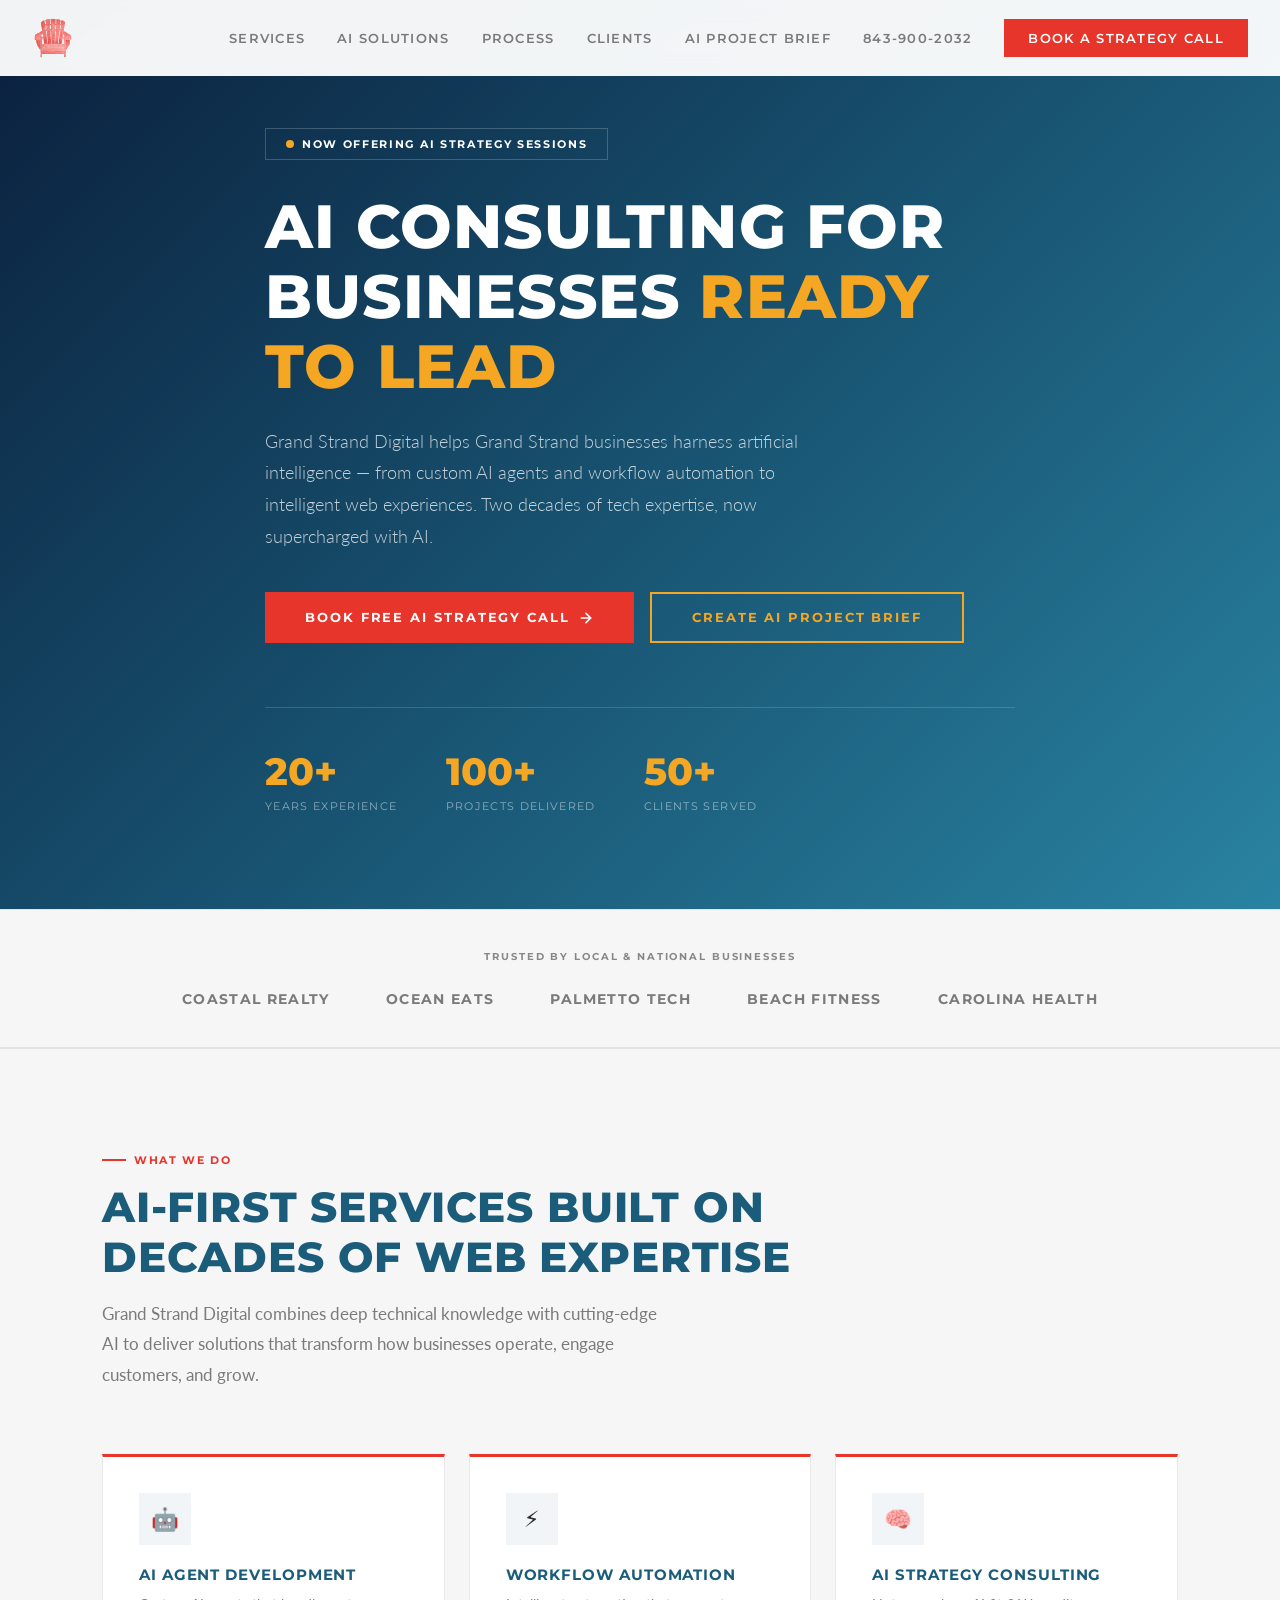
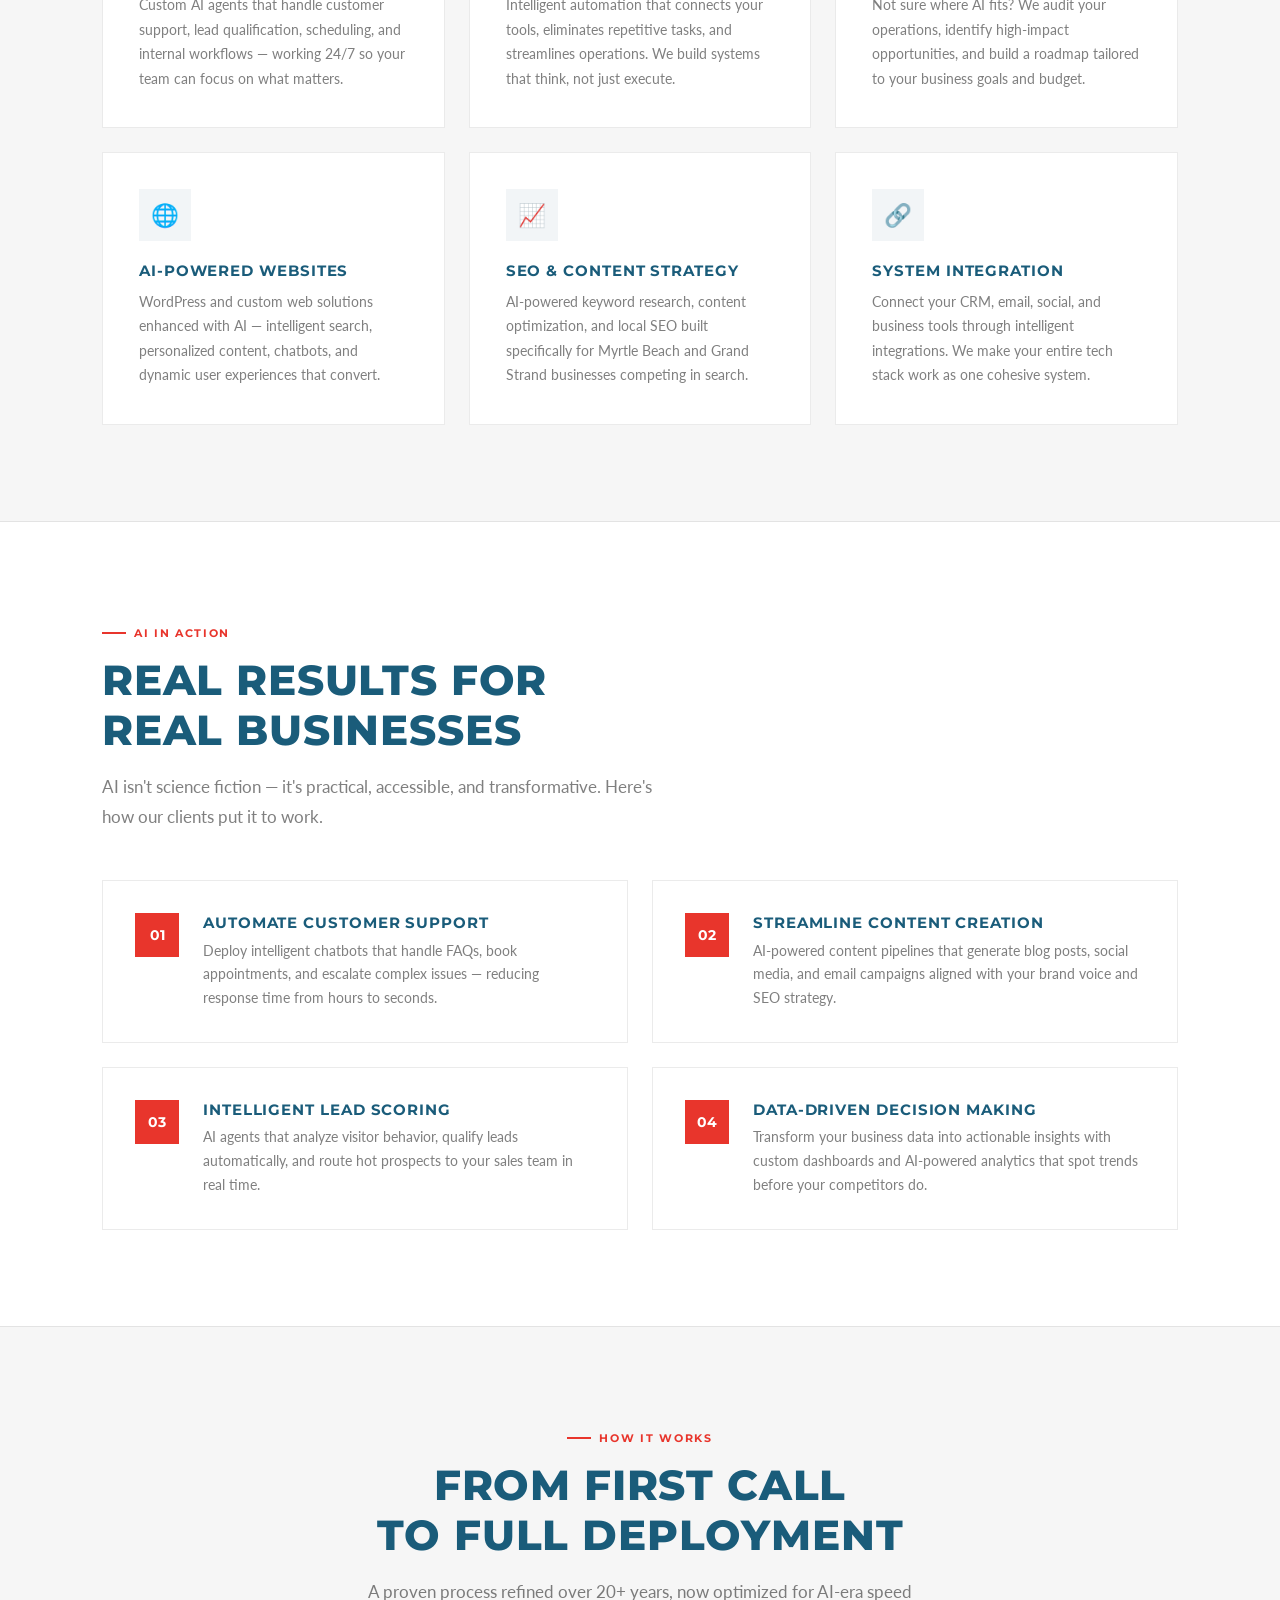
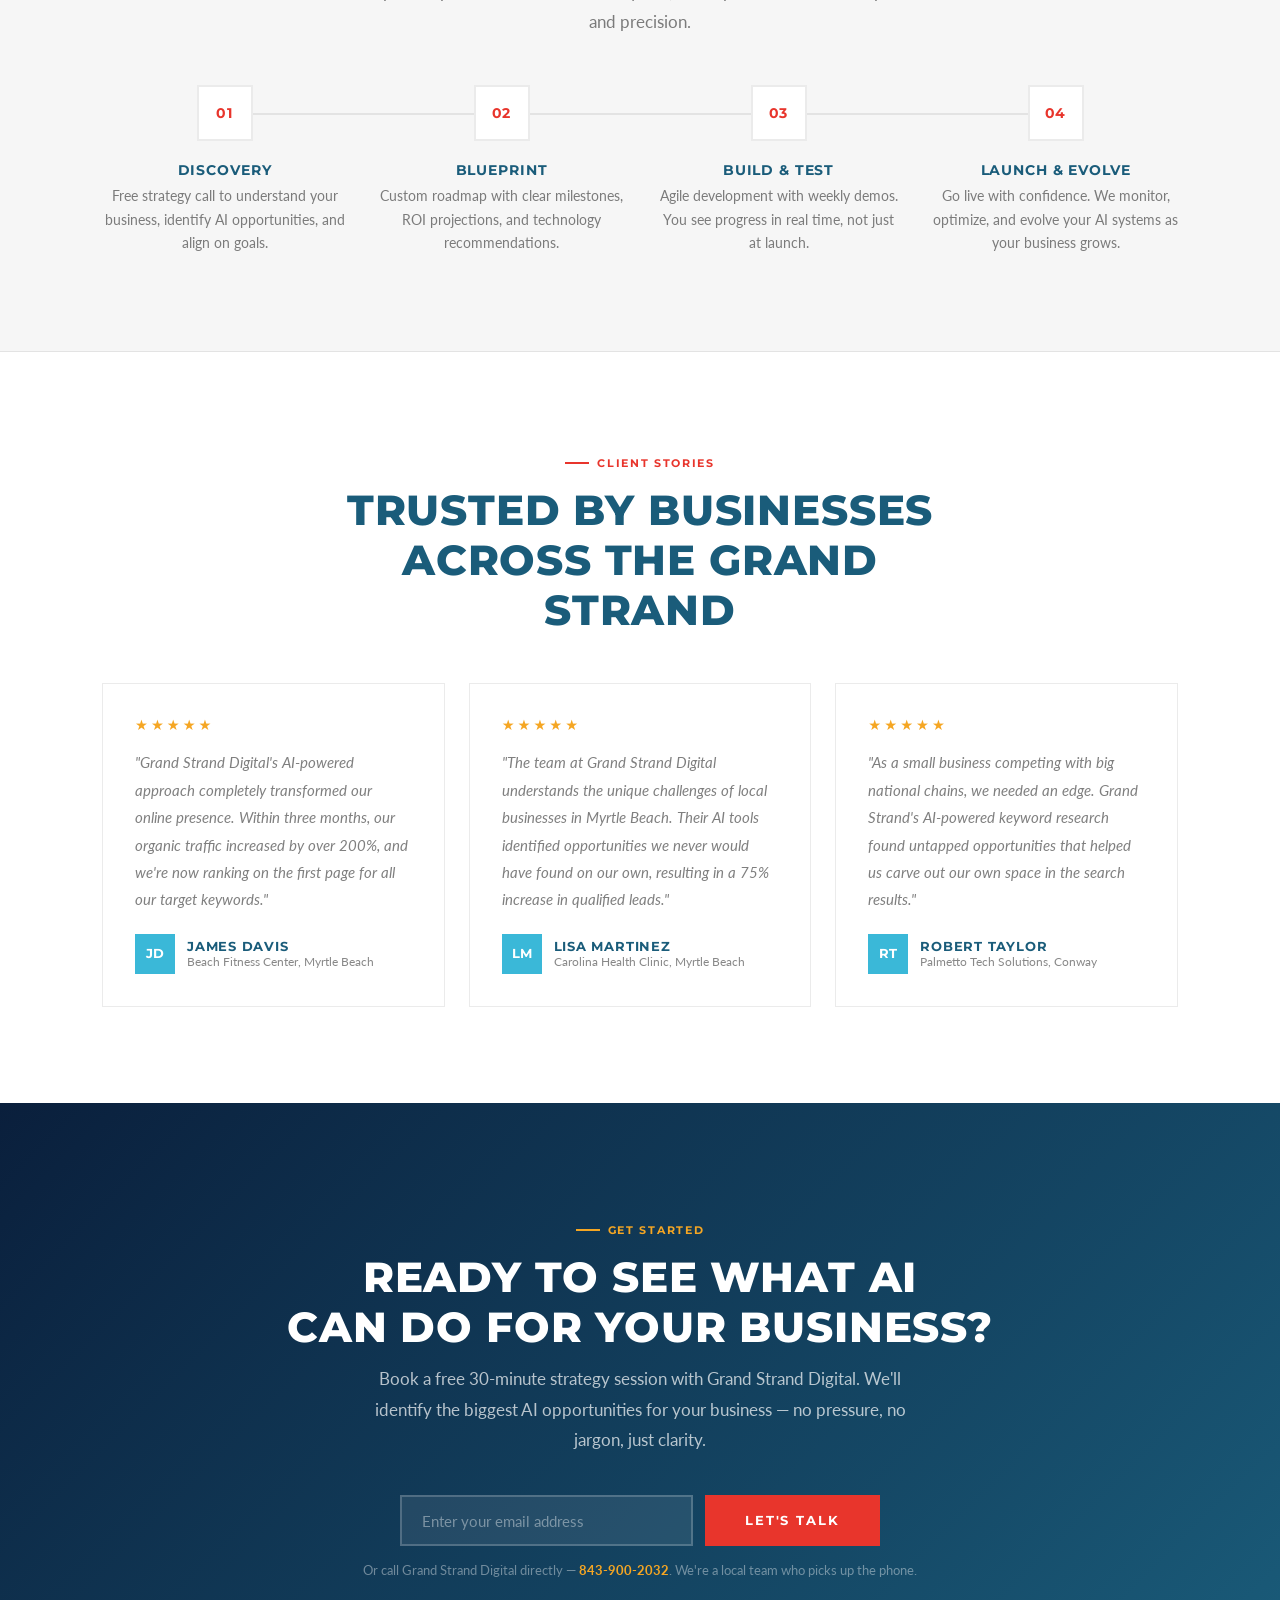
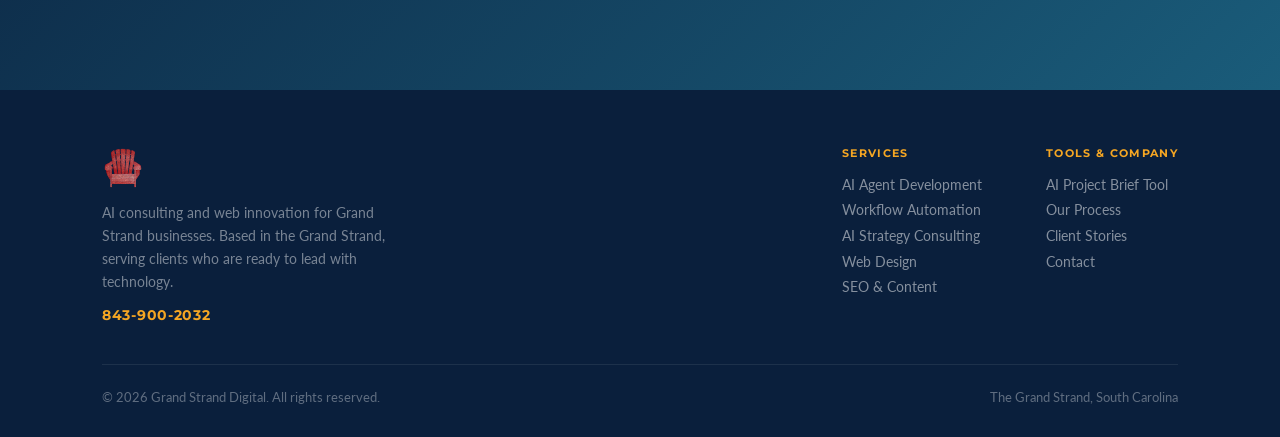
==== index.html @ 0be548b4 "Add repurposed AI PRDs, AI Project Brief tool, and site navigation updates" ====
<!DOCTYPE html>
<html lang="en">
<head>
<meta charset="UTF-8">
<meta name="viewport" content="width=device-width, initial-scale=1.0">
<title>Grand Strand Digital — AI Consulting & Digital Innovation</title>
<meta name="description" content="Grand Strand Digital provides AI consulting, custom AI agents, workflow automation, and web design for Grand Strand businesses. Based in Myrtle Beach, SC. Call 843-900-2032.">
<meta property="og:title" content="Grand Strand Digital — AI Consulting & Digital Innovation">
<meta property="og:description" content="Custom AI agents, workflow automation, and AI-powered websites for Grand Strand businesses ready to lead with technology.">
<meta property="og:url" content="https://grandstranddigital.com">
<meta property="og:type" content="website">
<link rel="canonical" href="https://grandstranddigital.com/">
<link rel="icon" href="/favicon.ico" type="image/x-icon">
<link href="https://fonts.googleapis.com/css2?family=Montserrat:wght@400;500;600;700;800&family=Lato:wght@300;400;700&display=swap" rel="stylesheet">
<style>
*,*::before,*::after{margin:0;padding:0;box-sizing:border-box}
:root{
  --bg:#ffffff;
  --bg-alt:#f6f6f6;
  --bg-ice:#f2f5f7;
  --bg-dark:#0a1f3c;
  --text-primary:#2c2c2c;
  --text-secondary:rgba(0,0,0,0.5);
  --text-muted:#888;
  --text-light:#ffffff;
  --accent:#e8352c;
  --accent-hover:#c42a22;
  --gold:#f5a623;
  --secondary:#3ab8d8;
  --tertiary:#1a5c7a;
  --border:rgba(0,0,0,0.08);
  --heading:'Montserrat',system-ui,sans-serif;
  --body:'Lato',system-ui,sans-serif;
}
html{scroll-behavior:smooth;font-size:16px}
body{font-family:var(--body);background:var(--bg);color:var(--text-primary);overflow-x:hidden;-webkit-font-smoothing:antialiased}
a{color:inherit;text-decoration:none}

.container{max-width:1140px;margin:0 auto;padding:0 2rem}
.reveal{opacity:0;transform:translateY(40px);transition:opacity .8s ease,transform .8s ease}
.reveal.visible{opacity:1;transform:translateY(0)}
.stagger-1{transition-delay:.1s}.stagger-2{transition-delay:.2s}.stagger-3{transition-delay:.3s}.stagger-4{transition-delay:.4s}.stagger-5{transition-delay:.5s}

/* NAV */
nav{position:fixed;top:0;left:0;right:0;z-index:100;padding:1rem 2rem;display:flex;align-items:center;justify-content:space-between;background:rgba(255,255,255,0.95);backdrop-filter:blur(12px);transition:all .4s}
nav.scrolled{box-shadow:0 2px 20px rgba(0,0,0,0.08)}
.nav-logo{display:flex;align-items:center;gap:.6rem}
.nav-logo img{height:44px;width:auto}
.nav-links{display:flex;gap:2rem;align-items:center}
.nav-links a{font-family:var(--heading);font-size:.8rem;font-weight:600;color:var(--text-secondary);letter-spacing:.1em;text-transform:uppercase;transition:color .3s}
.nav-links a:hover{color:var(--accent)}
.nav-cta{background:var(--accent);color:var(--text-light)!important;padding:.7rem 1.5rem;font-family:var(--heading);font-weight:700;font-size:.75rem;letter-spacing:.15em;text-transform:uppercase;transition:all .3s}
.nav-cta:hover{background:var(--accent-hover)!important;box-shadow:0 4px 15px rgba(232,53,44,.3)}
.nav-phone{font-family:var(--heading);font-size:.8rem;font-weight:700;color:var(--tertiary);letter-spacing:.05em;transition:color .3s}
.nav-phone:hover{color:var(--accent)}
.mobile-toggle{display:none;background:none;border:none;color:var(--text-primary);font-size:1.5rem;cursor:pointer}

/* HERO */
.hero{min-height:100vh;display:flex;align-items:center;position:relative;overflow:hidden;padding:8rem 0 6rem;background:url('https://images.unsplash.com/photo-1451187580459-43490279c0fa?w=1920&q=80') center/cover no-repeat;background-color:var(--bg-dark)}
.hero-overlay{position:absolute;inset:0;background:linear-gradient(135deg,rgba(10,31,60,0.88) 0%,rgba(26,92,122,0.82) 50%,rgba(58,184,216,0.65) 100%)}
.hero-content{position:relative;z-index:2;max-width:750px;color:var(--text-light)}
.hero-badge{display:inline-flex;align-items:center;gap:.5rem;padding:.5rem 1.25rem;border:1px solid rgba(255,255,255,.2);font-family:var(--heading);font-size:.7rem;font-weight:700;color:var(--text-light);margin-bottom:2rem;letter-spacing:.15em;text-transform:uppercase}
.hero-badge .pulse{width:8px;height:8px;border-radius:50%;background:var(--gold);animation:pulse 2s ease-in-out infinite}
@keyframes pulse{0%,100%{opacity:1;transform:scale(1)}50%{opacity:.5;transform:scale(1.3)}}
.hero h1{font-family:var(--heading);font-size:clamp(2.4rem,5vw,3.8rem);line-height:1.15;font-weight:800;letter-spacing:.02em;text-transform:uppercase;margin-bottom:1.5rem}
.hero h1 em{font-style:normal;color:var(--gold)}
.hero-sub{font-family:var(--body);font-size:1.1rem;line-height:1.8;color:rgba(255,255,255,.75);max-width:560px;margin-bottom:2.5rem;font-weight:300}
.hero-actions{display:flex;gap:1rem;flex-wrap:wrap}
.btn-primary{display:inline-flex;align-items:center;gap:.5rem;padding:1rem 2.5rem;background:var(--accent);color:var(--text-light);font-family:var(--heading);font-weight:700;font-size:.8rem;letter-spacing:.15em;text-transform:uppercase;border:none;cursor:pointer;transition:all .3s}
.btn-primary:hover{background:var(--accent-hover);box-shadow:0 6px 25px rgba(232,53,44,.3)}
.btn-secondary{display:inline-flex;align-items:center;gap:.5rem;padding:1rem 2.5rem;background:transparent;color:var(--text-light);font-family:var(--heading);font-weight:700;font-size:.8rem;letter-spacing:.15em;text-transform:uppercase;border:2px solid rgba(255,255,255,.3);cursor:pointer;transition:all .3s}
.btn-secondary:hover{border-color:rgba(255,255,255,.7);background:rgba(255,255,255,.05)}
.hero-stats{display:flex;gap:3rem;margin-top:4rem;padding-top:2.5rem;border-top:1px solid rgba(255,255,255,.15)}
.stat{display:flex;flex-direction:column;gap:.25rem}
.stat-number{font-family:var(--heading);font-size:2.4rem;font-weight:800;color:var(--gold)}
.stat-label{font-family:var(--heading);font-size:.7rem;color:rgba(255,255,255,.5);text-transform:uppercase;letter-spacing:.12em}

/* SECTIONS */
section{padding:6rem 0}
.section-label{display:inline-flex;align-items:center;gap:.5rem;font-family:var(--heading);font-size:.7rem;font-weight:700;letter-spacing:.15em;text-transform:uppercase;color:var(--accent);margin-bottom:1rem}
.section-label::before{content:'';width:24px;height:2px;background:var(--accent)}
.section-title{font-family:var(--heading);font-size:clamp(1.8rem,3.5vw,2.6rem);line-height:1.2;letter-spacing:.02em;text-transform:uppercase;font-weight:800;margin-bottom:1rem;color:var(--tertiary)}
.section-desc{color:var(--text-secondary);font-family:var(--body);font-size:1.05rem;line-height:1.8;max-width:560px}

/* SERVICES */
.services{background:var(--bg-alt);border-top:1px solid var(--border);border-bottom:1px solid var(--border)}
.services-grid{display:grid;grid-template-columns:repeat(3,1fr);gap:1.5rem}
.service-card{padding:2.25rem;background:var(--bg);border:1px solid var(--border);transition:all .4s;cursor:default;position:relative;overflow:hidden}
.service-card::before{content:'';position:absolute;top:0;left:0;right:0;height:3px;background:var(--accent);opacity:0;transition:opacity .4s}
.service-card:hover{transform:translateY(-4px);box-shadow:0 12px 40px rgba(0,0,0,0.08)}
.service-card:hover::before{opacity:1}
.service-icon{width:52px;height:52px;background:var(--bg-ice);display:flex;align-items:center;justify-content:center;margin-bottom:1.25rem;font-size:1.4rem}
.service-card h3{font-family:var(--heading);font-size:.95rem;font-weight:700;text-transform:uppercase;letter-spacing:.06em;margin-bottom:.6rem;color:var(--tertiary)}
.service-card p{color:var(--text-secondary);font-size:.9rem;line-height:1.7;font-family:var(--body)}
.service-card.featured{border-top:3px solid var(--accent)}
.service-card.featured::before{opacity:0}

/* USE CASES */
.usecases-grid{display:grid;grid-template-columns:1fr 1fr;gap:1.5rem;margin-top:3rem}
.usecase{padding:2rem;border:1px solid var(--border);background:var(--bg);display:flex;gap:1.5rem;align-items:flex-start;transition:all .35s}
.usecase:hover{border-color:var(--accent);box-shadow:0 4px 20px rgba(0,0,0,.06)}
.usecase-num{flex-shrink:0;width:44px;height:44px;background:var(--accent);display:flex;align-items:center;justify-content:center;font-family:var(--heading);font-size:.85rem;color:var(--text-light);font-weight:700}
.usecase h4{font-family:var(--heading);font-size:.95rem;font-weight:700;text-transform:uppercase;letter-spacing:.06em;margin-bottom:.4rem;color:var(--tertiary)}
.usecase p{color:var(--text-secondary);font-size:.875rem;line-height:1.7;font-family:var(--body)}

/* PROCESS */
.process{background:var(--bg-alt);border-top:1px solid var(--border);border-bottom:1px solid var(--border)}
.process-steps{display:grid;grid-template-columns:repeat(4,1fr);gap:2rem;margin-top:3rem;position:relative}
.process-steps::before{content:'';position:absolute;top:28px;left:10%;right:10%;height:2px;background:var(--border)}
.step{text-align:center;position:relative}
.step-marker{width:56px;height:56px;border:2px solid var(--border);background:var(--bg);display:flex;align-items:center;justify-content:center;margin:0 auto 1.25rem;font-family:var(--heading);font-size:.9rem;font-weight:700;color:var(--accent);position:relative;z-index:2;transition:all .4s;letter-spacing:.05em}
.step:hover .step-marker{border-color:var(--accent);background:var(--accent);color:var(--text-light);box-shadow:0 4px 20px rgba(232,53,44,.25)}
.step h4{font-family:var(--heading);font-size:.9rem;font-weight:700;text-transform:uppercase;letter-spacing:.06em;margin-bottom:.4rem;color:var(--tertiary)}
.step p{color:var(--text-secondary);font-size:.85rem;line-height:1.7;font-family:var(--body)}

/* TESTIMONIALS */
.testimonials-grid{display:grid;grid-template-columns:repeat(3,1fr);gap:1.5rem;margin-top:3rem}
.testimonial{padding:2rem;border:1px solid var(--border);background:var(--bg);transition:all .35s}
.testimonial:hover{box-shadow:0 8px 30px rgba(0,0,0,.06);border-color:var(--accent)}
.testimonial-stars{color:var(--gold);font-size:.9rem;margin-bottom:1rem;letter-spacing:3px}
.testimonial blockquote{font-family:var(--body);font-size:.95rem;line-height:1.8;color:var(--text-secondary);margin-bottom:1.25rem;font-style:italic}
.testimonial-author{display:flex;align-items:center;gap:.75rem}
.testimonial-avatar{width:40px;height:40px;background:var(--secondary);display:flex;align-items:center;justify-content:center;font-family:var(--heading);font-weight:700;font-size:.8rem;color:var(--text-light)}
.testimonial-name{font-family:var(--heading);font-weight:700;font-size:.8rem;text-transform:uppercase;letter-spacing:.06em;color:var(--tertiary)}
.testimonial-role{font-size:.75rem;color:var(--text-muted);font-family:var(--body)}

/* CTA SECTION */
.cta-section{padding:7rem 0;text-align:center;position:relative;overflow:hidden;background:linear-gradient(135deg,var(--bg-dark) 0%,var(--tertiary) 100%);color:var(--text-light)}
.cta-section .section-label{color:var(--gold);justify-content:center}
.cta-section .section-label::before{background:var(--gold)}
.cta-section .section-title{color:var(--text-light);margin:0 auto .75rem}
.cta-section .section-desc{margin:0 auto 2.5rem;text-align:center;color:rgba(255,255,255,.7)}
.cta-form{display:flex;gap:.75rem;max-width:480px;margin:0 auto;position:relative;z-index:2}
.cta-form input{flex:1;padding:.9rem 1.25rem;border:2px solid rgba(255,255,255,.2);background:rgba(255,255,255,.08);color:var(--text-light);font-family:var(--body);font-size:.95rem;outline:none;transition:border-color .3s}
.cta-form input::placeholder{color:rgba(255,255,255,.4)}
.cta-form input:focus{border-color:var(--gold)}

/* FOOTER */
footer{background:var(--bg-dark);padding:3.5rem 0 2rem;color:rgba(255,255,255,.6)}
.footer-inner{display:flex;justify-content:space-between;align-items:flex-start;gap:2rem;flex-wrap:wrap}
.footer-brand{max-width:300px}
.footer-brand .nav-logo{margin-bottom:.75rem}
.footer-brand p{font-size:.85rem;color:rgba(255,255,255,.45);line-height:1.7;font-family:var(--body);margin-top:.5rem}
.footer-links{display:flex;gap:4rem}
.footer-col h5{font-family:var(--heading);font-size:.7rem;font-weight:700;text-transform:uppercase;letter-spacing:.12em;color:var(--gold);margin-bottom:.75rem}
.footer-col a{display:block;font-size:.85rem;color:rgba(255,255,255,.5);padding:.3rem 0;transition:color .3s;font-family:var(--body)}
.footer-col a:hover{color:var(--text-light)}
.footer-phone{display:inline-block;margin-top:.75rem;font-family:var(--heading);font-size:.9rem;font-weight:700;color:var(--gold);letter-spacing:.05em;transition:color .3s}
.footer-phone:hover{color:var(--text-light)}
.footer-bottom{margin-top:2.5rem;padding-top:1.5rem;border-top:1px solid rgba(255,255,255,.08);display:flex;justify-content:space-between;align-items:center;font-size:.8rem;color:rgba(255,255,255,.35);font-family:var(--body)}

/* RESPONSIVE */
@media(max-width:1024px){
  .services-grid{grid-template-columns:repeat(2,1fr)}
  .process-steps{grid-template-columns:repeat(2,1fr);gap:2.5rem}
  .process-steps::before{display:none}
  .testimonials-grid{grid-template-columns:1fr 1fr}
}
@media(max-width:768px){
  .container{padding:0 1.25rem}
  .nav-links{display:none;position:absolute;top:100%;left:0;right:0;background:rgba(255,255,255,.98);flex-direction:column;padding:1.5rem 2rem;gap:1rem;border-bottom:1px solid var(--border)}
  .nav-links.show{display:flex}
  .mobile-toggle{display:block}
  .hero{min-height:auto;padding:7rem 0 4rem}
  .hero h1{font-size:2rem}
  .hero-stats{flex-wrap:wrap;gap:2rem}
  .services-grid,.usecases-grid,.testimonials-grid{grid-template-columns:1fr}
  .process-steps{grid-template-columns:1fr 1fr}
  .cta-form{flex-direction:column}
  .footer-inner{flex-direction:column}
  .footer-links{gap:2rem}
  section{padding:4rem 0}
}
</style>
</head>
<body>

<!-- Nav -->
<nav id="nav">
  <a href="index.html" class="nav-logo">
    <img src="logo.svg" alt="Grand Strand Digital">
  </a>
  <div class="nav-links">
    <a href="services.html">Services</a>
    <a href="solutions.html">AI Solutions</a>
    <a href="process.html">Process</a>
    <a href="clients.html">Clients</a>
    <a href="project-brief.html">AI Project Brief</a>
    <a href="tel:8439002032" class="nav-phone">843-900-2032</a>
    <a href="contact.html" class="nav-cta">Book a Strategy Call</a>
  </div>
  <button class="mobile-toggle" aria-label="Menu">&#9776;</button>
</nav>

<!-- Hero -->
<section class="hero">
  <div class="hero-overlay"></div>
  <div class="container">
    <div class="hero-content">
      <div class="hero-badge reveal">
        <span class="pulse"></span>
        Now Offering AI Strategy Sessions
      </div>
      <h1 class="reveal stagger-1">AI consulting for businesses <em>ready to lead</em></h1>
      <p class="hero-sub reveal stagger-2">Grand Strand Digital helps Grand Strand businesses harness artificial intelligence — from custom AI agents and workflow automation to intelligent web experiences. Two decades of tech expertise, now supercharged with AI.</p>
      <div class="hero-actions reveal stagger-3">
        <a href="contact.html" class="btn-primary">
          Book Free AI Strategy Call
          <svg width="16" height="16" viewBox="0 0 24 24" fill="none" stroke="currentColor" stroke-width="2.5" stroke-linecap="round"><path d="M5 12h14M12 5l7 7-7 7"/></svg>
        </a>
        <a href="project-brief.html" class="btn-secondary" style="border-color:var(--gold); color:var(--gold);">
          Create AI Project Brief
        </a>
      </div>
      <div class="hero-stats reveal stagger-4">
        <div class="stat">
          <span class="stat-number">20+</span>
          <span class="stat-label">Years Experience</span>
        </div>
        <div class="stat">
          <span class="stat-number">100+</span>
          <span class="stat-label">Projects Delivered</span>
        </div>
        <div class="stat">
          <span class="stat-number">50+</span>
          <span class="stat-label">Clients Served</span>
        </div>
      </div>
    </div>
  </div>
</section>

<!-- Trust Bar -->
<section style="padding:2.5rem 0;background:var(--bg-alt);border-top:1px solid var(--border);border-bottom:1px solid var(--border)">
  <div class="container">
    <p style="text-align:center;font-family:var(--heading);font-size:.65rem;font-weight:700;letter-spacing:.18em;text-transform:uppercase;color:var(--text-muted);margin-bottom:1.75rem">Trusted By Local &amp; National Businesses</p>
    <div style="display:flex;justify-content:center;align-items:center;gap:3.5rem;flex-wrap:wrap">
      <span style="font-family:var(--heading);font-weight:700;font-size:.85rem;letter-spacing:.1em;text-transform:uppercase;color:var(--text-secondary)">Coastal Realty</span>
      <span style="font-family:var(--heading);font-weight:700;font-size:.85rem;letter-spacing:.1em;text-transform:uppercase;color:var(--text-secondary)">Ocean Eats</span>
      <span style="font-family:var(--heading);font-weight:700;font-size:.85rem;letter-spacing:.1em;text-transform:uppercase;color:var(--text-secondary)">Palmetto Tech</span>
      <span style="font-family:var(--heading);font-weight:700;font-size:.85rem;letter-spacing:.1em;text-transform:uppercase;color:var(--text-secondary)">Beach Fitness</span>
      <span style="font-family:var(--heading);font-weight:700;font-size:.85rem;letter-spacing:.1em;text-transform:uppercase;color:var(--text-secondary)">Carolina Health</span>
    </div>
  </div>
</section>

<!-- Services -->
<section class="services" id="services">
  <div class="container">
    <div class="services-header" style="margin-bottom:4rem">
      <div class="section-label reveal">What We Do</div>
      <h2 class="section-title reveal stagger-1">AI-first services built on<br>decades of web expertise</h2>
      <p class="section-desc reveal stagger-2">Grand Strand Digital combines deep technical knowledge with cutting-edge AI to deliver solutions that transform how businesses operate, engage customers, and grow.</p>
    </div>
    <div class="services-grid">
      <div class="service-card featured reveal">
        <div class="service-icon">&#129302;</div>
        <h3>AI Agent Development</h3>
        <p>Custom AI agents that handle customer support, lead qualification, scheduling, and internal workflows — working 24/7 so your team can focus on what matters.</p>
      </div>
      <div class="service-card featured reveal stagger-1">
        <div class="service-icon">&#9889;</div>
        <h3>Workflow Automation</h3>
        <p>Intelligent automation that connects your tools, eliminates repetitive tasks, and streamlines operations. We build systems that think, not just execute.</p>
      </div>
      <div class="service-card featured reveal stagger-2">
        <div class="service-icon">&#129504;</div>
        <h3>AI Strategy Consulting</h3>
        <p>Not sure where AI fits? We audit your operations, identify high-impact opportunities, and build a roadmap tailored to your business goals and budget.</p>
      </div>
      <div class="service-card reveal stagger-3">
        <div class="service-icon">&#127760;</div>
        <h3>AI-Powered Websites</h3>
        <p>WordPress and custom web solutions enhanced with AI — intelligent search, personalized content, chatbots, and dynamic user experiences that convert.</p>
      </div>
      <div class="service-card reveal stagger-4">
        <div class="service-icon">&#128200;</div>
        <h3>SEO &amp; Content Strategy</h3>
        <p>AI-powered keyword research, content optimization, and local SEO built specifically for Myrtle Beach and Grand Strand businesses competing in search.</p>
      </div>
      <div class="service-card reveal stagger-5">
        <div class="service-icon">&#128279;</div>
        <h3>System Integration</h3>
        <p>Connect your CRM, email, social, and business tools through intelligent integrations. We make your entire tech stack work as one cohesive system.</p>
      </div>
    </div>
  </div>
</section>

<!-- Use Cases -->
<section id="usecases">
  <div class="container">
    <div class="section-label reveal">AI In Action</div>
    <h2 class="section-title reveal stagger-1">Real results for<br>real businesses</h2>
    <p class="section-desc reveal stagger-2">AI isn't science fiction — it's practical, accessible, and transformative. Here's how our clients put it to work.</p>
    <div class="usecases-grid">
      <div class="usecase reveal">
        <div class="usecase-num">01</div>
        <div>
          <h4>Automate Customer Support</h4>
          <p>Deploy intelligent chatbots that handle FAQs, book appointments, and escalate complex issues — reducing response time from hours to seconds.</p>
        </div>
      </div>
      <div class="usecase reveal stagger-1">
        <div class="usecase-num">02</div>
        <div>
          <h4>Streamline Content Creation</h4>
          <p>AI-powered content pipelines that generate blog posts, social media, and email campaigns aligned with your brand voice and SEO strategy.</p>
        </div>
      </div>
      <div class="usecase reveal stagger-2">
        <div class="usecase-num">03</div>
        <div>
          <h4>Intelligent Lead Scoring</h4>
          <p>AI agents that analyze visitor behavior, qualify leads automatically, and route hot prospects to your sales team in real time.</p>
        </div>
      </div>
      <div class="usecase reveal stagger-3">
        <div class="usecase-num">04</div>
        <div>
          <h4>Data-Driven Decision Making</h4>
          <p>Transform your business data into actionable insights with custom dashboards and AI-powered analytics that spot trends before your competitors do.</p>
        </div>
      </div>
    </div>
  </div>
</section>

<!-- Process -->
<section class="process" id="process">
  <div class="container">
    <div style="text-align:center;max-width:600px;margin:0 auto">
      <div class="section-label reveal" style="justify-content:center">How It Works</div>
      <h2 class="section-title reveal stagger-1">From first call<br>to full deployment</h2>
      <p class="section-desc reveal stagger-2" style="margin:0 auto">A proven process refined over 20+ years, now optimized for AI-era speed and precision.</p>
    </div>
    <div class="process-steps">
      <div class="step reveal">
        <div class="step-marker">01</div>
        <h4>Discovery</h4>
        <p>Free strategy call to understand your business, identify AI opportunities, and align on goals.</p>
      </div>
      <div class="step reveal stagger-1">
        <div class="step-marker">02</div>
        <h4>Blueprint</h4>
        <p>Custom roadmap with clear milestones, ROI projections, and technology recommendations.</p>
      </div>
      <div class="step reveal stagger-2">
        <div class="step-marker">03</div>
        <h4>Build & Test</h4>
        <p>Agile development with weekly demos. You see progress in real time, not just at launch.</p>
      </div>
      <div class="step reveal stagger-3">
        <div class="step-marker">04</div>
        <h4>Launch & Evolve</h4>
        <p>Go live with confidence. We monitor, optimize, and evolve your AI systems as your business grows.</p>
      </div>
    </div>
  </div>
</section>

<!-- Testimonials -->
<section id="testimonials">
  <div class="container">
    <div style="text-align:center;max-width:600px;margin:0 auto">
      <div class="section-label reveal" style="justify-content:center">Client Stories</div>
      <h2 class="section-title reveal stagger-1">Trusted by businesses<br>across the Grand Strand</h2>
    </div>
    <div class="testimonials-grid">
      <div class="testimonial reveal">
        <div class="testimonial-stars">&#9733;&#9733;&#9733;&#9733;&#9733;</div>
        <blockquote>"Grand Strand Digital's AI-powered approach completely transformed our online presence. Within three months, our organic traffic increased by over 200%, and we're now ranking on the first page for all our target keywords."</blockquote>
        <div class="testimonial-author">
          <div class="testimonial-avatar">JD</div>
          <div>
            <div class="testimonial-name">James Davis</div>
            <div class="testimonial-role">Beach Fitness Center, Myrtle Beach</div>
          </div>
        </div>
      </div>
      <div class="testimonial reveal stagger-1">
        <div class="testimonial-stars">&#9733;&#9733;&#9733;&#9733;&#9733;</div>
        <blockquote>"The team at Grand Strand Digital understands the unique challenges of local businesses in Myrtle Beach. Their AI tools identified opportunities we never would have found on our own, resulting in a 75% increase in qualified leads."</blockquote>
        <div class="testimonial-author">
          <div class="testimonial-avatar">LM</div>
          <div>
            <div class="testimonial-name">Lisa Martinez</div>
            <div class="testimonial-role">Carolina Health Clinic, Myrtle Beach</div>
          </div>
        </div>
      </div>
      <div class="testimonial reveal stagger-2">
        <div class="testimonial-stars">&#9733;&#9733;&#9733;&#9733;&#9733;</div>
        <blockquote>"As a small business competing with big national chains, we needed an edge. Grand Strand's AI-powered keyword research found untapped opportunities that helped us carve out our own space in the search results."</blockquote>
        <div class="testimonial-author">
          <div class="testimonial-avatar">RT</div>
          <div>
            <div class="testimonial-name">Robert Taylor</div>
            <div class="testimonial-role">Palmetto Tech Solutions, Conway</div>
          </div>
        </div>
      </div>
    </div>
  </div>
</section>

<!-- CTA -->
<section class="cta-section" id="cta">
  <div class="container">
    <div class="section-label reveal" style="justify-content:center">Get Started</div>
    <h2 class="section-title reveal stagger-1">Ready to see what AI<br>can do for your business?</h2>
    <p class="section-desc reveal stagger-2">Book a free 30-minute strategy session with Grand Strand Digital. We'll identify the biggest AI opportunities for your business — no pressure, no jargon, just clarity.</p>
    <div class="cta-form reveal stagger-3">
      <input type="email" placeholder="Enter your email address" aria-label="Email">
      <button class="btn-primary" onclick="handleCTA()">Let's Talk</button>
    </div>
    <p class="reveal stagger-4" style="margin-top:1rem;font-size:.8rem;color:rgba(255,255,255,.4)">Or call Grand Strand Digital directly — <a href="tel:8439002032" style="color:var(--gold);font-weight:700">843-900-2032</a>. We're a local team who picks up the phone.</p>
  </div>
</section>

<!-- Footer -->
<footer>
  <div class="container">
    <div class="footer-inner">
      <div class="footer-brand">
        <a href="index.html" class="nav-logo">
          <img src="logo.svg" alt="Grand Strand Digital">
        </a>
        <p>AI consulting and web innovation for Grand Strand businesses. Based in the Grand Strand, serving clients who are ready to lead with technology.</p>
        <a href="tel:8439002032" class="footer-phone">843-900-2032</a>
      </div>
      <div class="footer-links">
        <div class="footer-col">
          <h5>Services</h5>
          <a href="services.html">AI Agent Development</a>
          <a href="services.html">Workflow Automation</a>
          <a href="services.html">AI Strategy Consulting</a>
          <a href="services.html">Web Design</a>
          <a href="services.html">SEO & Content</a>
        </div>
        <div class="footer-col">
          <h5>Tools &amp; Company</h5>
          <a href="project-brief.html">AI Project Brief Tool</a>
          <a href="process.html">Our Process</a>
          <a href="clients.html">Client Stories</a>
          <a href="contact.html">Contact</a>
        </div>
      </div>
    </div>
    <div class="footer-bottom">
      <span>&copy; 2026 Grand Strand Digital. All rights reserved.</span>
      <span>The Grand Strand, South Carolina</span>
    </div>
  </div>
</footer>

<script>
// Immediately reveal hero elements
document.querySelectorAll('.hero .reveal').forEach(el => el.classList.add('visible'));

// Nav scroll effect
const nav = document.getElementById('nav');
window.addEventListener('scroll', () => nav.classList.toggle('scrolled', window.scrollY > 50));

// Mobile menu
document.querySelector('.mobile-toggle').addEventListener('click', () => {
  document.querySelector('.nav-links').classList.toggle('show');
});

// Scroll reveal
const revealEls = document.querySelectorAll('.reveal');
const observer = new IntersectionObserver((entries) => {
  entries.forEach(entry => { if (entry.isIntersecting) entry.target.classList.add('visible'); });
}, { threshold: 0.1, rootMargin: '0px 0px -40px 0px' });
revealEls.forEach(el => observer.observe(el));

// 2-second fallback reveal
setTimeout(() => {
  document.querySelectorAll('.reveal').forEach(el => el.classList.add('visible'));
}, 2000);

// Smooth scroll
document.querySelectorAll('a[href^="#"]').forEach(a => {
  a.addEventListener('click', (e) => {
    const href = a.getAttribute('href');
    if (href === '#') return;
    e.preventDefault();
    const target = document.querySelector(href);
    if (target) target.scrollIntoView({ behavior: 'smooth', block: 'start' });
  });
});

// CTA form handler
function handleCTA() {
  const input = document.querySelector('.cta-form input');
  const btn = document.querySelector('.cta-form .btn-primary');
  const email = input.value.trim();
  if (!email || !email.includes('@')) {
    input.style.borderColor = '#e8352c';
    input.setAttribute('placeholder', 'Please enter a valid email');
    setTimeout(() => { input.style.borderColor = ''; input.setAttribute('placeholder', 'Enter your email address'); }, 2000);
    return;
  }
  btn.textContent = 'Sending...';
  btn.disabled = true;
  const formData = new FormData();
  formData.append('email', email);
  formData.append('firstName', 'Website Visitor');
  formData.append('challenge', 'Submitted via homepage CTA form — requested AI strategy info.');
  formData.append('source', 'homepage-cta');
  fetch('contact_handler.php', { method: 'POST', body: formData })
    .then(() => {
      btn.textContent = '\u2713 We\'ll be in touch!';
      btn.style.background = '#1a5c7a';
      input.value = '';
      setTimeout(() => { btn.innerHTML = 'Let\'s Talk'; btn.style.background = ''; btn.disabled = false; }, 3000);
    })
    .catch(() => {
      btn.textContent = '\u2713 We\'ll be in touch!';
      btn.style.background = '#1a5c7a';
      input.value = '';
      setTimeout(() => { btn.innerHTML = 'Let\'s Talk'; btn.style.background = ''; btn.disabled = false; }, 3000);
    });
}

// Stats counter
function animateCounters() {
  document.querySelectorAll('.stat-number').forEach(el => {
    const text = el.textContent;
    const match = text.match(/(\d+)/);
    if (!match) return;
    const target = parseInt(match[0]);
    const suffix = text.replace(match[0], '');
    let current = 0;
    const increment = Math.ceil(target / 40);
    const timer = setInterval(() => {
      current += increment;
      if (current >= target) { current = target; clearInterval(timer); }
      el.textContent = current + suffix;
    }, 30);
  });
}
const statsObserver = new IntersectionObserver((entries) => {
  entries.forEach(entry => { if (entry.isIntersecting) { animateCounters(); statsObserver.disconnect(); } });
}, { threshold: 0.5 });
const statsEl = document.querySelector('.hero-stats');
if (statsEl) statsObserver.observe(statsEl);
</script>
</body>
</html>
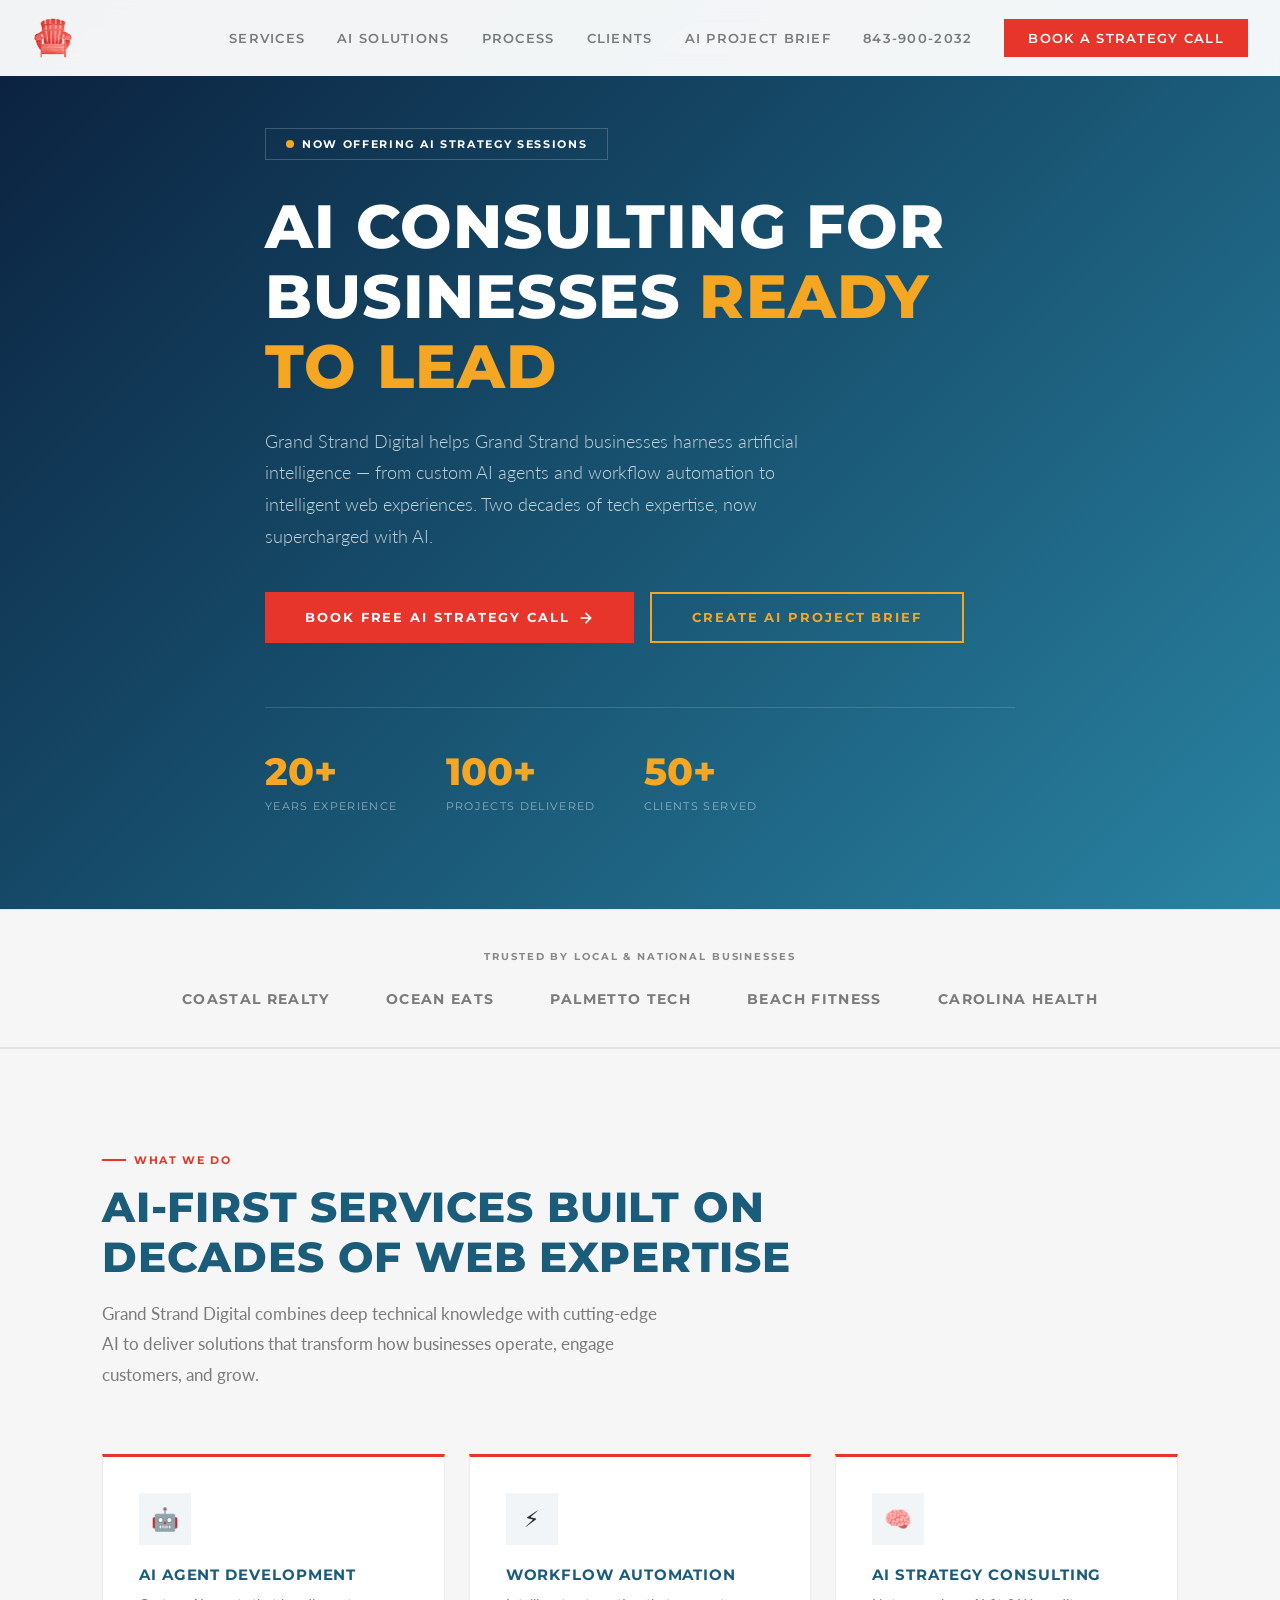
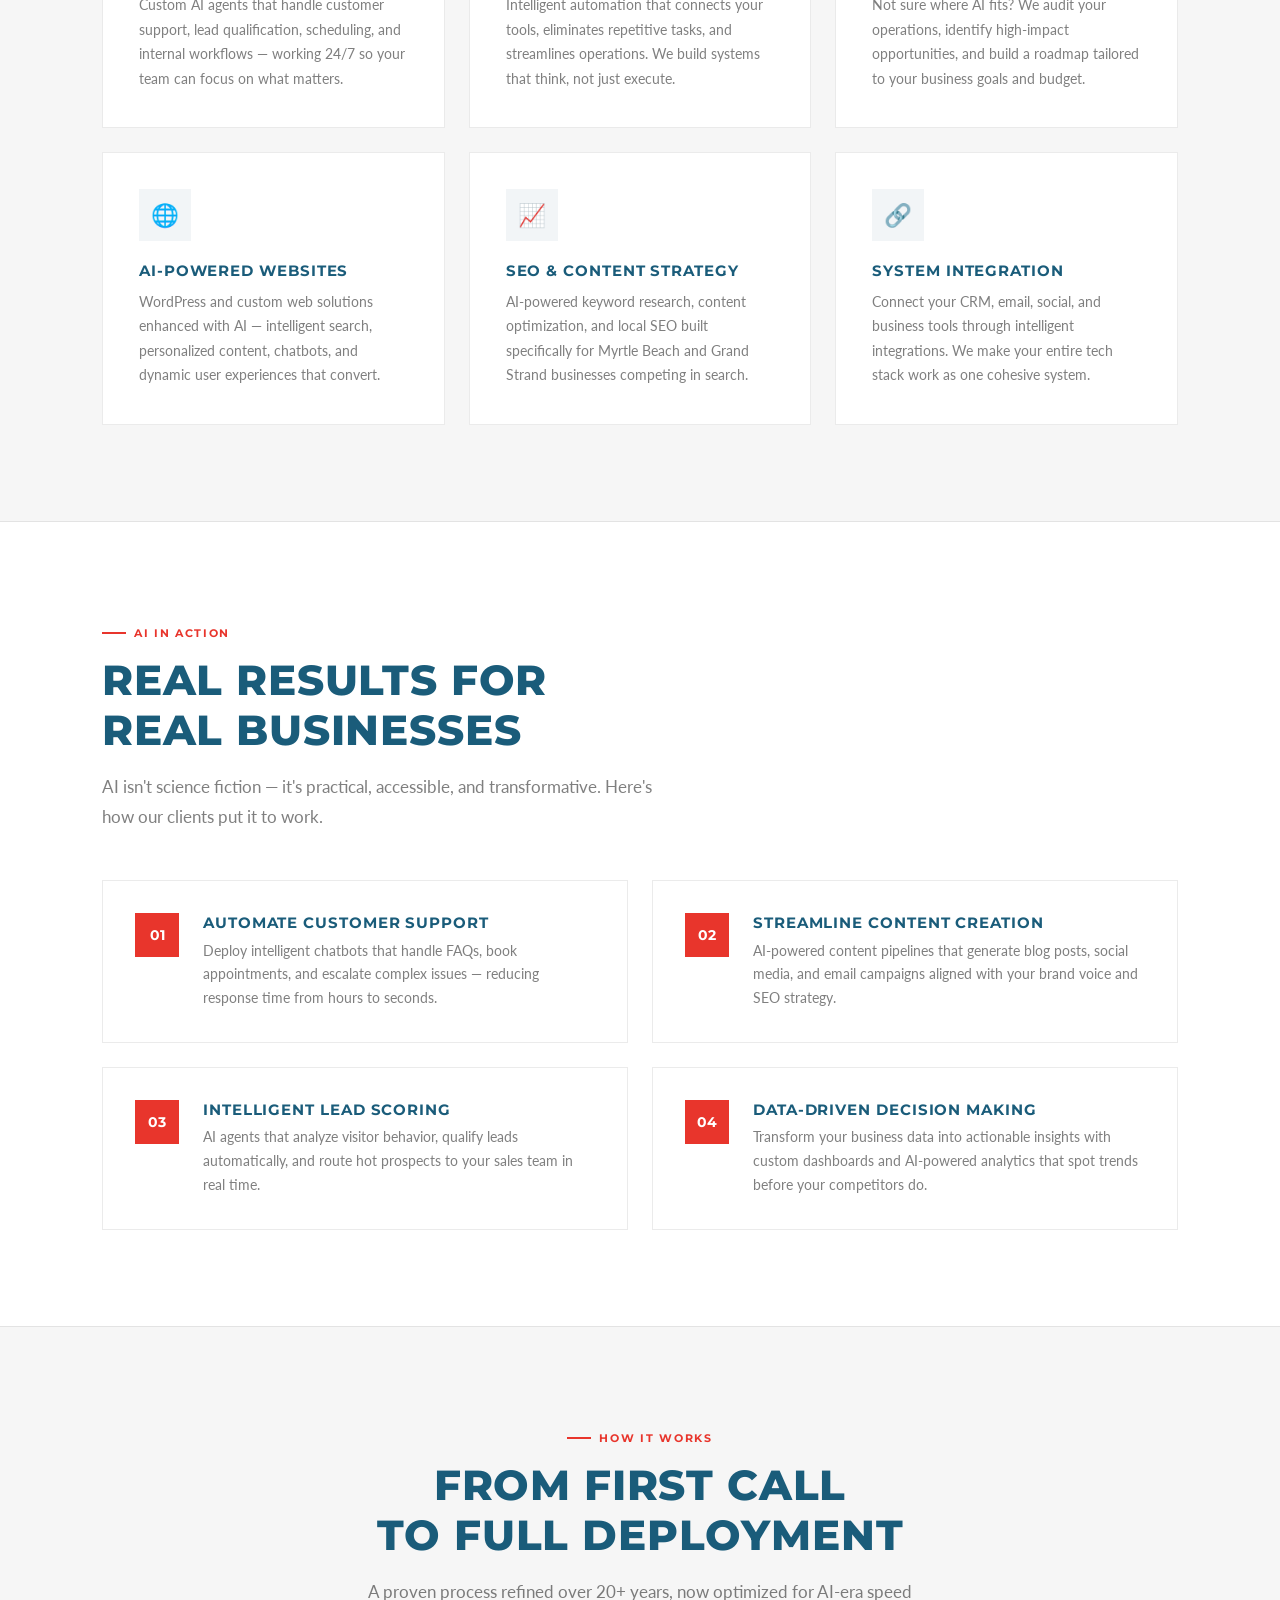
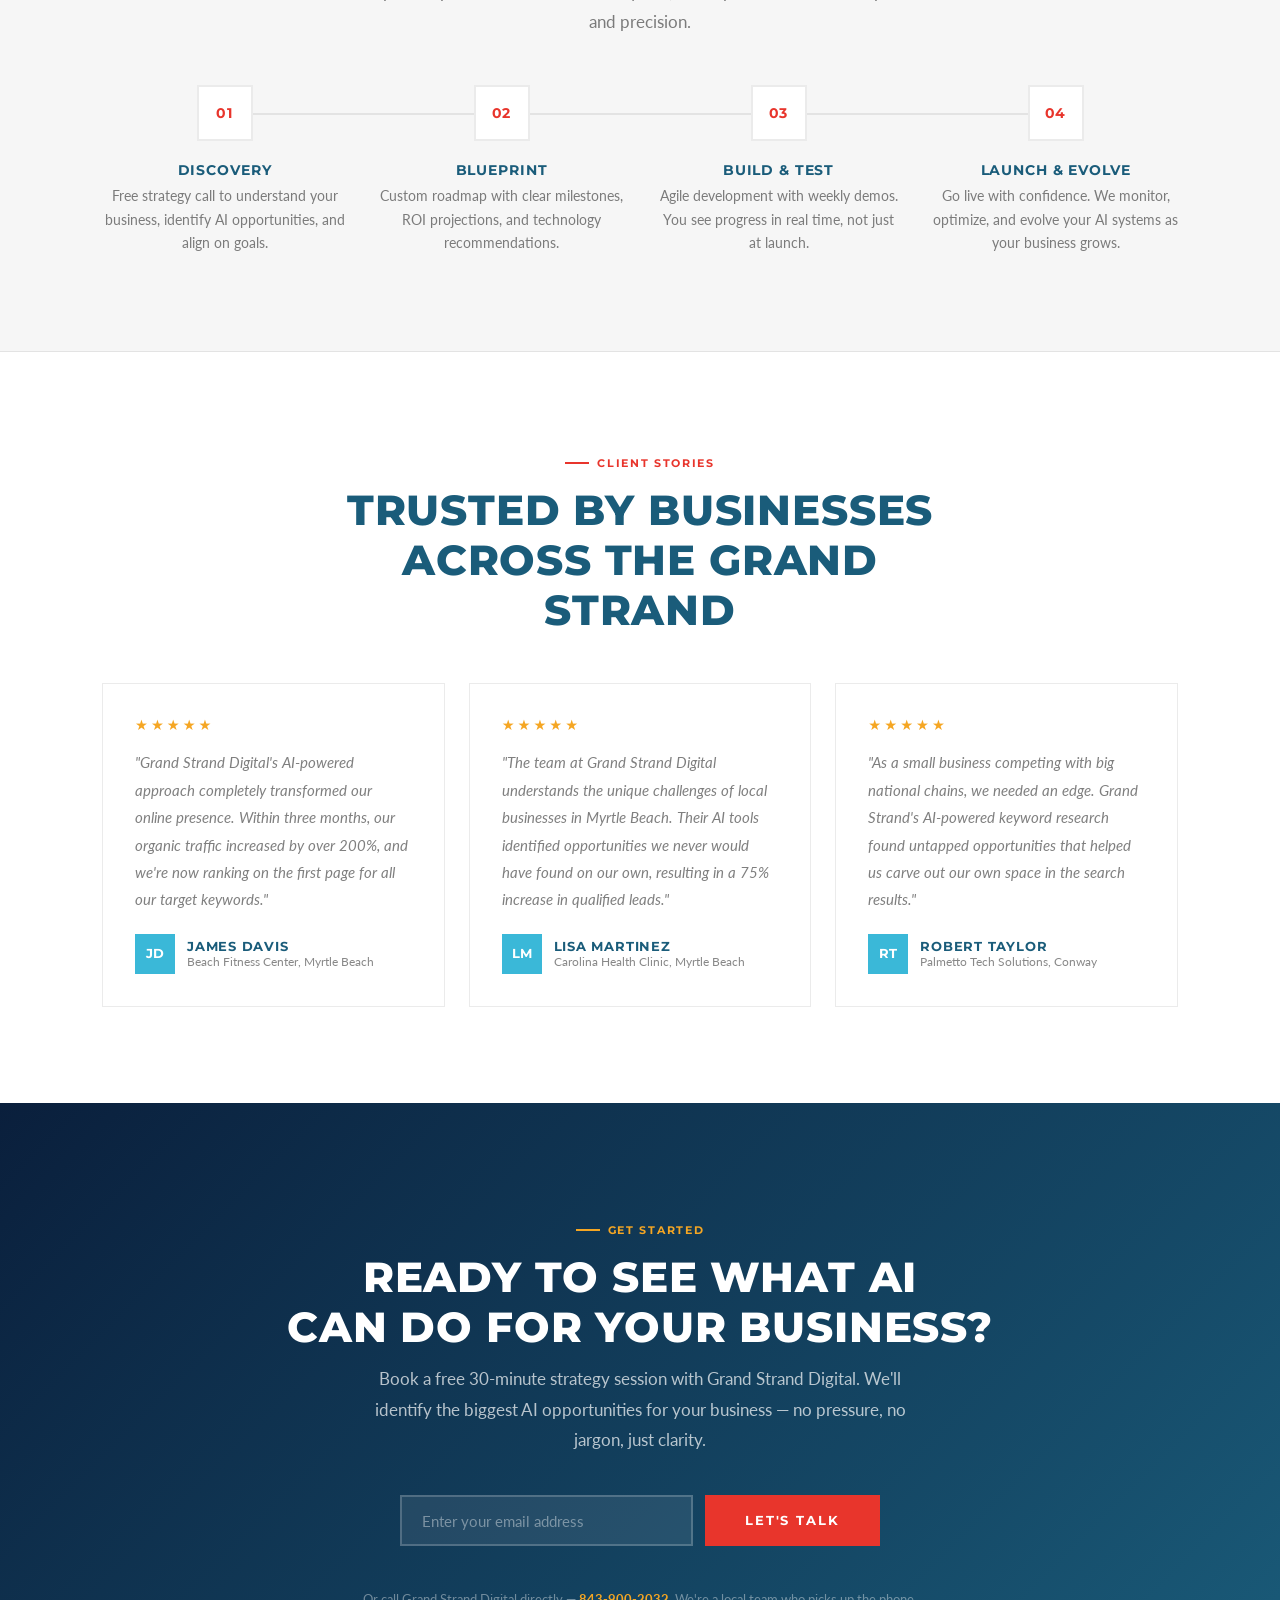
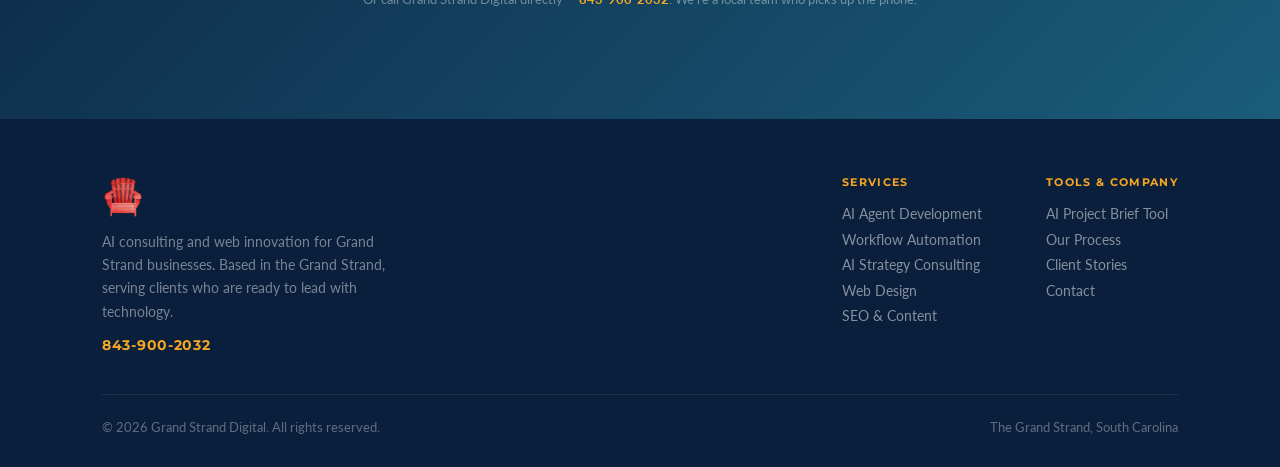
==== commit af14bca7: "Fix lost leads, harden security, speed up pages, improve accessibility Leads - Add api/contact.php: " ====
--- a/index.html
+++ b/index.html
@@ -10,10 +10,17 @@
 <meta property="og:url" content="https://grandstranddigital.com">
 <meta property="og:type" content="website">
 <link rel="canonical" href="https://grandstranddigital.com/">
-<link rel="icon" href="/favicon.ico" type="image/x-icon">
-<link href="https://fonts.googleapis.com/css2?family=Montserrat:wght@400;500;600;700;800&family=Lato:wght@300;400;700&display=swap" rel="stylesheet">
+<link rel="preconnect" href="https://fonts.googleapis.com">
+<link rel="preconnect" href="https://fonts.gstatic.com" crossorigin>
+<link rel="preconnect" href="https://images.unsplash.com" crossorigin>
+<link rel="preload" as="image" href="https://images.unsplash.com/photo-1451187580459-43490279c0fa?w=1920&q=70&auto=format&fit=crop" fetchpriority="high">
+<link rel="stylesheet" href="https://fonts.googleapis.com/css2?family=Montserrat:wght@400;600;700;800&family=Lato:wght@300;400;700&display=swap">
+<link rel="icon" href="/favicon.ico" sizes="any">
+<link rel="apple-touch-icon" href="/apple-touch-icon.png">
+<meta name="theme-color" content="#0a1f3c">
+<script>document.documentElement.classList.add('js')</script>
+<link rel="stylesheet" href="styles.css?v=20261120b">
 <style>
-*,*::before,*::after{margin:0;padding:0;box-sizing:border-box}
 :root{
   --bg:#ffffff;
   --bg-alt:#f6f6f6;
@@ -32,31 +39,10 @@
   --heading:'Montserrat',system-ui,sans-serif;
   --body:'Lato',system-ui,sans-serif;
 }
-html{scroll-behavior:smooth;font-size:16px}
-body{font-family:var(--body);background:var(--bg);color:var(--text-primary);overflow-x:hidden;-webkit-font-smoothing:antialiased}
-a{color:inherit;text-decoration:none}
-
-.container{max-width:1140px;margin:0 auto;padding:0 2rem}
-.reveal{opacity:0;transform:translateY(40px);transition:opacity .8s ease,transform .8s ease}
-.reveal.visible{opacity:1;transform:translateY(0)}
-.stagger-1{transition-delay:.1s}.stagger-2{transition-delay:.2s}.stagger-3{transition-delay:.3s}.stagger-4{transition-delay:.4s}.stagger-5{transition-delay:.5s}
-
-/* NAV */
-nav{position:fixed;top:0;left:0;right:0;z-index:100;padding:1rem 2rem;display:flex;align-items:center;justify-content:space-between;background:rgba(255,255,255,0.95);backdrop-filter:blur(12px);transition:all .4s}
-nav.scrolled{box-shadow:0 2px 20px rgba(0,0,0,0.08)}
-.nav-logo{display:flex;align-items:center;gap:.6rem}
-.nav-logo img{height:44px;width:auto}
-.nav-links{display:flex;gap:2rem;align-items:center}
 .nav-links a{font-family:var(--heading);font-size:.8rem;font-weight:600;color:var(--text-secondary);letter-spacing:.1em;text-transform:uppercase;transition:color .3s}
 .nav-links a:hover{color:var(--accent)}
 .nav-cta{background:var(--accent);color:var(--text-light)!important;padding:.7rem 1.5rem;font-family:var(--heading);font-weight:700;font-size:.75rem;letter-spacing:.15em;text-transform:uppercase;transition:all .3s}
-.nav-cta:hover{background:var(--accent-hover)!important;box-shadow:0 4px 15px rgba(232,53,44,.3)}
-.nav-phone{font-family:var(--heading);font-size:.8rem;font-weight:700;color:var(--tertiary);letter-spacing:.05em;transition:color .3s}
-.nav-phone:hover{color:var(--accent)}
-.mobile-toggle{display:none;background:none;border:none;color:var(--text-primary);font-size:1.5rem;cursor:pointer}
-
-/* HERO */
-.hero{min-height:100vh;display:flex;align-items:center;position:relative;overflow:hidden;padding:8rem 0 6rem;background:url('https://images.unsplash.com/photo-1451187580459-43490279c0fa?w=1920&q=80') center/cover no-repeat;background-color:var(--bg-dark)}
+.hero{min-height:100vh;display:flex;align-items:center;position:relative;overflow:hidden;padding:8rem 0 6rem;background:url('https://images.unsplash.com/photo-1451187580459-43490279c0fa?w=1920&q=70&auto=format&fit=crop') center/cover no-repeat;background-color:var(--bg-dark)}
 .hero-overlay{position:absolute;inset:0;background:linear-gradient(135deg,rgba(10,31,60,0.88) 0%,rgba(26,92,122,0.82) 50%,rgba(58,184,216,0.65) 100%)}
 .hero-content{position:relative;z-index:2;max-width:750px;color:var(--text-light)}
 .hero-badge{display:inline-flex;align-items:center;gap:.5rem;padding:.5rem 1.25rem;border:1px solid rgba(255,255,255,.2);font-family:var(--heading);font-size:.7rem;font-weight:700;color:var(--text-light);margin-bottom:2rem;letter-spacing:.15em;text-transform:uppercase}
@@ -66,23 +52,12 @@
 .hero h1 em{font-style:normal;color:var(--gold)}
 .hero-sub{font-family:var(--body);font-size:1.1rem;line-height:1.8;color:rgba(255,255,255,.75);max-width:560px;margin-bottom:2.5rem;font-weight:300}
 .hero-actions{display:flex;gap:1rem;flex-wrap:wrap}
-.btn-primary{display:inline-flex;align-items:center;gap:.5rem;padding:1rem 2.5rem;background:var(--accent);color:var(--text-light);font-family:var(--heading);font-weight:700;font-size:.8rem;letter-spacing:.15em;text-transform:uppercase;border:none;cursor:pointer;transition:all .3s}
-.btn-primary:hover{background:var(--accent-hover);box-shadow:0 6px 25px rgba(232,53,44,.3)}
 .btn-secondary{display:inline-flex;align-items:center;gap:.5rem;padding:1rem 2.5rem;background:transparent;color:var(--text-light);font-family:var(--heading);font-weight:700;font-size:.8rem;letter-spacing:.15em;text-transform:uppercase;border:2px solid rgba(255,255,255,.3);cursor:pointer;transition:all .3s}
 .btn-secondary:hover{border-color:rgba(255,255,255,.7);background:rgba(255,255,255,.05)}
 .hero-stats{display:flex;gap:3rem;margin-top:4rem;padding-top:2.5rem;border-top:1px solid rgba(255,255,255,.15)}
 .stat{display:flex;flex-direction:column;gap:.25rem}
 .stat-number{font-family:var(--heading);font-size:2.4rem;font-weight:800;color:var(--gold)}
 .stat-label{font-family:var(--heading);font-size:.7rem;color:rgba(255,255,255,.5);text-transform:uppercase;letter-spacing:.12em}
-
-/* SECTIONS */
-section{padding:6rem 0}
-.section-label{display:inline-flex;align-items:center;gap:.5rem;font-family:var(--heading);font-size:.7rem;font-weight:700;letter-spacing:.15em;text-transform:uppercase;color:var(--accent);margin-bottom:1rem}
-.section-label::before{content:'';width:24px;height:2px;background:var(--accent)}
-.section-title{font-family:var(--heading);font-size:clamp(1.8rem,3.5vw,2.6rem);line-height:1.2;letter-spacing:.02em;text-transform:uppercase;font-weight:800;margin-bottom:1rem;color:var(--tertiary)}
-.section-desc{color:var(--text-secondary);font-family:var(--body);font-size:1.05rem;line-height:1.8;max-width:560px}
-
-/* SERVICES */
 .services{background:var(--bg-alt);border-top:1px solid var(--border);border-bottom:1px solid var(--border)}
 .services-grid{display:grid;grid-template-columns:repeat(3,1fr);gap:1.5rem}
 .service-card{padding:2.25rem;background:var(--bg);border:1px solid var(--border);transition:all .4s;cursor:default;position:relative;overflow:hidden}
@@ -94,16 +69,12 @@
 .service-card p{color:var(--text-secondary);font-size:.9rem;line-height:1.7;font-family:var(--body)}
 .service-card.featured{border-top:3px solid var(--accent)}
 .service-card.featured::before{opacity:0}
-
-/* USE CASES */
 .usecases-grid{display:grid;grid-template-columns:1fr 1fr;gap:1.5rem;margin-top:3rem}
 .usecase{padding:2rem;border:1px solid var(--border);background:var(--bg);display:flex;gap:1.5rem;align-items:flex-start;transition:all .35s}
 .usecase:hover{border-color:var(--accent);box-shadow:0 4px 20px rgba(0,0,0,.06)}
 .usecase-num{flex-shrink:0;width:44px;height:44px;background:var(--accent);display:flex;align-items:center;justify-content:center;font-family:var(--heading);font-size:.85rem;color:var(--text-light);font-weight:700}
 .usecase h4{font-family:var(--heading);font-size:.95rem;font-weight:700;text-transform:uppercase;letter-spacing:.06em;margin-bottom:.4rem;color:var(--tertiary)}
 .usecase p{color:var(--text-secondary);font-size:.875rem;line-height:1.7;font-family:var(--body)}
-
-/* PROCESS */
 .process{background:var(--bg-alt);border-top:1px solid var(--border);border-bottom:1px solid var(--border)}
 .process-steps{display:grid;grid-template-columns:repeat(4,1fr);gap:2rem;margin-top:3rem;position:relative}
 .process-steps::before{content:'';position:absolute;top:28px;left:10%;right:10%;height:2px;background:var(--border)}
@@ -112,8 +83,6 @@
 .step:hover .step-marker{border-color:var(--accent);background:var(--accent);color:var(--text-light);box-shadow:0 4px 20px rgba(232,53,44,.25)}
 .step h4{font-family:var(--heading);font-size:.9rem;font-weight:700;text-transform:uppercase;letter-spacing:.06em;margin-bottom:.4rem;color:var(--tertiary)}
 .step p{color:var(--text-secondary);font-size:.85rem;line-height:1.7;font-family:var(--body)}
-
-/* TESTIMONIALS */
 .testimonials-grid{display:grid;grid-template-columns:repeat(3,1fr);gap:1.5rem;margin-top:3rem}
 .testimonial{padding:2rem;border:1px solid var(--border);background:var(--bg);transition:all .35s}
 .testimonial:hover{box-shadow:0 8px 30px rgba(0,0,0,.06);border-color:var(--accent)}
@@ -123,8 +92,6 @@
 .testimonial-avatar{width:40px;height:40px;background:var(--secondary);display:flex;align-items:center;justify-content:center;font-family:var(--heading);font-weight:700;font-size:.8rem;color:var(--text-light)}
 .testimonial-name{font-family:var(--heading);font-weight:700;font-size:.8rem;text-transform:uppercase;letter-spacing:.06em;color:var(--tertiary)}
 .testimonial-role{font-size:.75rem;color:var(--text-muted);font-family:var(--body)}
-
-/* CTA SECTION */
 .cta-section{padding:7rem 0;text-align:center;position:relative;overflow:hidden;background:linear-gradient(135deg,var(--bg-dark) 0%,var(--tertiary) 100%);color:var(--text-light)}
 .cta-section .section-label{color:var(--gold);justify-content:center}
 .cta-section .section-label::before{background:var(--gold)}
@@ -134,22 +101,6 @@
 .cta-form input{flex:1;padding:.9rem 1.25rem;border:2px solid rgba(255,255,255,.2);background:rgba(255,255,255,.08);color:var(--text-light);font-family:var(--body);font-size:.95rem;outline:none;transition:border-color .3s}
 .cta-form input::placeholder{color:rgba(255,255,255,.4)}
 .cta-form input:focus{border-color:var(--gold)}
-
-/* FOOTER */
-footer{background:var(--bg-dark);padding:3.5rem 0 2rem;color:rgba(255,255,255,.6)}
-.footer-inner{display:flex;justify-content:space-between;align-items:flex-start;gap:2rem;flex-wrap:wrap}
-.footer-brand{max-width:300px}
-.footer-brand .nav-logo{margin-bottom:.75rem}
-.footer-brand p{font-size:.85rem;color:rgba(255,255,255,.45);line-height:1.7;font-family:var(--body);margin-top:.5rem}
-.footer-links{display:flex;gap:4rem}
-.footer-col h5{font-family:var(--heading);font-size:.7rem;font-weight:700;text-transform:uppercase;letter-spacing:.12em;color:var(--gold);margin-bottom:.75rem}
-.footer-col a{display:block;font-size:.85rem;color:rgba(255,255,255,.5);padding:.3rem 0;transition:color .3s;font-family:var(--body)}
-.footer-col a:hover{color:var(--text-light)}
-.footer-phone{display:inline-block;margin-top:.75rem;font-family:var(--heading);font-size:.9rem;font-weight:700;color:var(--gold);letter-spacing:.05em;transition:color .3s}
-.footer-phone:hover{color:var(--text-light)}
-.footer-bottom{margin-top:2.5rem;padding-top:1.5rem;border-top:1px solid rgba(255,255,255,.08);display:flex;justify-content:space-between;align-items:center;font-size:.8rem;color:rgba(255,255,255,.35);font-family:var(--body)}
-
-/* RESPONSIVE */
 @media(max-width:1024px){
   .services-grid{grid-template-columns:repeat(2,1fr)}
   .process-steps{grid-template-columns:repeat(2,1fr);gap:2.5rem}
@@ -157,28 +108,49 @@
   .testimonials-grid{grid-template-columns:1fr 1fr}
 }
 @media(max-width:768px){
-  .container{padding:0 1.25rem}
   .nav-links{display:none;position:absolute;top:100%;left:0;right:0;background:rgba(255,255,255,.98);flex-direction:column;padding:1.5rem 2rem;gap:1rem;border-bottom:1px solid var(--border)}
-  .nav-links.show{display:flex}
-  .mobile-toggle{display:block}
   .hero{min-height:auto;padding:7rem 0 4rem}
   .hero h1{font-size:2rem}
   .hero-stats{flex-wrap:wrap;gap:2rem}
   .services-grid,.usecases-grid,.testimonials-grid{grid-template-columns:1fr}
   .process-steps{grid-template-columns:1fr 1fr}
   .cta-form{flex-direction:column}
-  .footer-inner{flex-direction:column}
-  .footer-links{gap:2rem}
-  section{padding:4rem 0}
 }
 </style>
+<script type="application/ld+json">
+{
+  "@context": "https://schema.org",
+  "@type": "ProfessionalService",
+  "@id": "https://grandstranddigital.com/#business",
+  "name": "Grand Strand Digital",
+  "url": "https://grandstranddigital.com/",
+  "logo": "https://grandstranddigital.com/logo.png",
+  "image": "https://grandstranddigital.com/logo.png",
+  "description": "AI consulting, custom AI agents, workflow automation, and AI-powered web design for Grand Strand businesses.",
+  "telephone": "+1-843-900-2032",
+  "email": "hello@grandstranddigital.com",
+  "address": {
+    "@type": "PostalAddress",
+    "addressLocality": "Myrtle Beach",
+    "addressRegion": "SC",
+    "addressCountry": "US"
+  },
+  "areaServed": [
+    {"@type": "City", "name": "Myrtle Beach"},
+    {"@type": "AdministrativeArea", "name": "Grand Strand"},
+    {"@type": "State", "name": "South Carolina"},
+    {"@type": "State", "name": "North Carolina"}
+  ],
+  "knowsAbout": ["Artificial intelligence consulting", "AI agents", "Workflow automation", "Web design", "Local SEO"]
+}
+</script>
 </head>
 <body>
 
 <!-- Nav -->
 <nav id="nav">
   <a href="index.html" class="nav-logo">
-    <img src="logo.svg" alt="Grand Strand Digital">
+    <img src="logo.png" alt="Grand Strand Digital" width="42" height="44" decoding="async">
   </a>
   <div class="nav-links">
     <a href="services.html">Services</a>
@@ -410,10 +382,12 @@
     <div class="section-label reveal" style="justify-content:center">Get Started</div>
     <h2 class="section-title reveal stagger-1">Ready to see what AI<br>can do for your business?</h2>
     <p class="section-desc reveal stagger-2">Book a free 30-minute strategy session with Grand Strand Digital. We'll identify the biggest AI opportunities for your business — no pressure, no jargon, just clarity.</p>
-    <div class="cta-form reveal stagger-3">
-      <input type="email" placeholder="Enter your email address" aria-label="Email">
-      <button class="btn-primary" onclick="handleCTA()">Let's Talk</button>
-    </div>
+    <form class="cta-form reveal stagger-3" id="ctaForm" novalidate>
+      <input type="email" name="email" placeholder="Enter your email address" aria-label="Email address" autocomplete="email" required>
+      <input type="text" name="website_hp" tabindex="-1" autocomplete="off" aria-hidden="true" style="position:absolute;left:-10000px;width:1px;height:1px;opacity:0">
+      <button type="submit" class="btn-primary">Let's Talk</button>
+    </form>
+    <p id="ctaStatus" role="status" aria-live="polite" style="margin-top:.75rem;font-size:.9rem;color:var(--gold);min-height:1.2em"></p>
     <p class="reveal stagger-4" style="margin-top:1rem;font-size:.8rem;color:rgba(255,255,255,.4)">Or call Grand Strand Digital directly — <a href="tel:8439002032" style="color:var(--gold);font-weight:700">843-900-2032</a>. We're a local team who picks up the phone.</p>
   </div>
 </section>
@@ -424,7 +398,7 @@
     <div class="footer-inner">
       <div class="footer-brand">
         <a href="index.html" class="nav-logo">
-          <img src="logo.svg" alt="Grand Strand Digital">
+          <img src="logo.png" alt="Grand Strand Digital" width="42" height="44" decoding="async">
         </a>
         <p>AI consulting and web innovation for Grand Strand businesses. Based in the Grand Strand, serving clients who are ready to lead with technology.</p>
         <a href="tel:8439002032" class="footer-phone">843-900-2032</a>
@@ -454,97 +428,75 @@
   </div>
 </footer>
 
+<script src="shared.js?v=20261120b"></script>
 <script>
-// Immediately reveal hero elements
+// Hero content shows immediately (no scroll needed)
 document.querySelectorAll('.hero .reveal').forEach(el => el.classList.add('visible'));
 
-// Nav scroll effect
-const nav = document.getElementById('nav');
-window.addEventListener('scroll', () => nav.classList.toggle('scrolled', window.scrollY > 50));
-
-// Mobile menu
-document.querySelector('.mobile-toggle').addEventListener('click', () => {
-  document.querySelector('.nav-links').classList.toggle('show');
-});
-
-// Scroll reveal
-const revealEls = document.querySelectorAll('.reveal');
-const observer = new IntersectionObserver((entries) => {
-  entries.forEach(entry => { if (entry.isIntersecting) entry.target.classList.add('visible'); });
-}, { threshold: 0.1, rootMargin: '0px 0px -40px 0px' });
-revealEls.forEach(el => observer.observe(el));
-
-// 2-second fallback reveal
-setTimeout(() => {
-  document.querySelectorAll('.reveal').forEach(el => el.classList.add('visible'));
-}, 2000);
-
-// Smooth scroll
-document.querySelectorAll('a[href^="#"]').forEach(a => {
-  a.addEventListener('click', (e) => {
-    const href = a.getAttribute('href');
-    if (href === '#') return;
+// Homepage CTA -> real lead capture
+(function () {
+  const form = document.getElementById('ctaForm');
+  if (!form) return;
+  const input = form.querySelector('input[name="email"]');
+  const btn = form.querySelector('button[type="submit"]');
+  const status = document.getElementById('ctaStatus');
+  form.addEventListener('submit', async (e) => {
     e.preventDefault();
-    const target = document.querySelector(href);
-    if (target) target.scrollIntoView({ behavior: 'smooth', block: 'start' });
-  });
-});
-
-// CTA form handler
-function handleCTA() {
-  const input = document.querySelector('.cta-form input');
-  const btn = document.querySelector('.cta-form .btn-primary');
-  const email = input.value.trim();
-  if (!email || !email.includes('@')) {
-    input.style.borderColor = '#e8352c';
-    input.setAttribute('placeholder', 'Please enter a valid email');
-    setTimeout(() => { input.style.borderColor = ''; input.setAttribute('placeholder', 'Enter your email address'); }, 2000);
-    return;
-  }
-  btn.textContent = 'Sending...';
-  btn.disabled = true;
-  const formData = new FormData();
-  formData.append('email', email);
-  formData.append('firstName', 'Website Visitor');
-  formData.append('challenge', 'Submitted via homepage CTA form — requested AI strategy info.');
-  formData.append('source', 'homepage-cta');
-  fetch('contact_handler.php', { method: 'POST', body: formData })
-    .then(() => {
+    const email = input.value.trim();
+    if (!/^[^\s@]+@[^\s@]+\.[^\s@]{2,}$/.test(email)) {
+      input.style.borderColor = '#e8352c';
+      status.textContent = 'Please enter a valid email address.';
+      input.focus();
+      return;
+    }
+    input.style.borderColor = '';
+    btn.textContent = 'Sending...';
+    btn.disabled = true;
+    try {
+      const res = await fetch('api/contact.php', {
+        method: 'POST',
+        headers: { 'Content-Type': 'application/json' },
+        body: JSON.stringify({ email, source: 'homepage-cta', website_hp: form.website_hp.value })
+      });
+      let data = {};
+      try { data = await res.json(); } catch (_) {}
+      if (!res.ok || !data.ok) throw new Error(data.message || '');
       btn.textContent = '\u2713 We\'ll be in touch!';
       btn.style.background = '#1a5c7a';
+      status.textContent = 'Thanks! We\'ll email you within one business day.';
       input.value = '';
-      setTimeout(() => { btn.innerHTML = 'Let\'s Talk'; btn.style.background = ''; btn.disabled = false; }, 3000);
-    })
-    .catch(() => {
-      btn.textContent = '\u2713 We\'ll be in touch!';
-      btn.style.background = '#1a5c7a';
-      input.value = '';
-      setTimeout(() => { btn.innerHTML = 'Let\'s Talk'; btn.style.background = ''; btn.disabled = false; }, 3000);
+    } catch (err) {
+      btn.textContent = 'Let\'s Talk';
+      btn.disabled = false;
+      status.textContent = (err && err.message) || 'Something went wrong. Please call 843-900-2032.';
+    }
+  });
+})();
+
+// Hero stats count-up (skipped when the visitor prefers reduced motion)
+(function () {
+  const statsEl = document.querySelector('.hero-stats');
+  if (!statsEl || window.matchMedia('(prefers-reduced-motion: reduce)').matches || !('IntersectionObserver' in window)) return;
+  const run = () => {
+    document.querySelectorAll('.stat-number').forEach(el => {
+      const text = el.textContent;
+      const match = text.match(/(\d+)/);
+      if (!match) return;
+      const target = parseInt(match[0], 10);
+      const start = performance.now();
+      const step = (now) => {
+        const t = Math.min(1, (now - start) / 1200);
+        el.textContent = text.replace(match[0], String(Math.round(target * t)));
+        if (t < 1) requestAnimationFrame(step);
+      };
+      requestAnimationFrame(step);
     });
-}
-
-// Stats counter
-function animateCounters() {
-  document.querySelectorAll('.stat-number').forEach(el => {
-    const text = el.textContent;
-    const match = text.match(/(\d+)/);
-    if (!match) return;
-    const target = parseInt(match[0]);
-    const suffix = text.replace(match[0], '');
-    let current = 0;
-    const increment = Math.ceil(target / 40);
-    const timer = setInterval(() => {
-      current += increment;
-      if (current >= target) { current = target; clearInterval(timer); }
-      el.textContent = current + suffix;
-    }, 30);
-  });
-}
-const statsObserver = new IntersectionObserver((entries) => {
-  entries.forEach(entry => { if (entry.isIntersecting) { animateCounters(); statsObserver.disconnect(); } });
-}, { threshold: 0.5 });
-const statsEl = document.querySelector('.hero-stats');
-if (statsEl) statsObserver.observe(statsEl);
+  };
+  const obs = new IntersectionObserver((entries) => {
+    if (entries.some(en => en.isIntersecting)) { run(); obs.disconnect(); }
+  }, { threshold: 0.5 });
+  obs.observe(statsEl);
+})();
 </script>
 </body>
 </html>
--- a/styles.css
+++ b/styles.css
@@ -0,0 +1,206 @@
+/* === GRAND STRAND DIGITAL — SHARED STYLES === */
+
+*,*::before,*::after{margin:0;padding:0;box-sizing:border-box}
+:root{
+  --bg:#ffffff;
+  --bg-alt:#f6f6f6;
+  --bg-ice:#f2f5f7;
+  --bg-dark:#0a1f3c;
+  --text-primary:#2c2c2c;
+  --text-secondary:rgba(0,0,0,0.5);
+  --text-muted:#888;
+  --text-light:#ffffff;
+  --accent:#e8352c;        /* Red — chair 1 */
+  --accent-hover:#c42a22;
+  --gold:#f5a623;          /* Yellow/Gold — chair 2 */
+  --secondary:#3ab8d8;     /* Cyan — chair 3 */
+  --tertiary:#1a5c7a;      /* Deeper cyan for headings/dark text */
+  --border:rgba(0,0,0,0.08);
+  --border-light:rgba(255,255,255,0.1);
+  --heading:'Montserrat',system-ui,sans-serif;
+  --body:'Lato',system-ui,sans-serif;
+}
+html{scroll-behavior:smooth;font-size:16px}
+body{font-family:var(--body);background:var(--bg);color:var(--text-primary);overflow-x:hidden;-webkit-font-smoothing:antialiased}
+a{color:inherit;text-decoration:none}
+
+/* === UTILITY === */
+.container{max-width:1140px;margin:0 auto;padding:0 2rem}
+.sr-only{position:absolute;width:1px;height:1px;overflow:hidden;clip:rect(0,0,0,0)}
+.js .reveal{opacity:0;transform:translateY(40px);transition:opacity .8s ease,transform .8s ease}
+.js .reveal.visible{opacity:1;transform:translateY(0)}
+.js .reveal-left{opacity:0;transform:translateX(-40px);transition:opacity .8s ease,transform .8s ease}
+.js .reveal-left.visible{opacity:1;transform:translateX(0)}
+.js .reveal-right{opacity:0;transform:translateX(40px);transition:opacity .8s ease,transform .8s ease}
+.js .reveal-right.visible{opacity:1;transform:translateX(0)}
+.js .reveal-scale{opacity:0;transform:scale(0.9);transition:opacity .8s ease,transform .8s ease}
+.js .reveal-scale.visible{opacity:1;transform:scale(1)}
+.stagger-1{transition-delay:.1s}.stagger-2{transition-delay:.2s}.stagger-3{transition-delay:.3s}.stagger-4{transition-delay:.4s}.stagger-5{transition-delay:.5s}.stagger-6{transition-delay:.6s}
+.section-center{text-align:center;max-width:600px;margin:0 auto}
+.bg-alt{background:var(--bg-alt)}
+
+/* === NAV === */
+nav{position:fixed;top:0;left:0;right:0;z-index:100;padding:1rem 2rem;display:flex;align-items:center;justify-content:space-between;background:rgba(255,255,255,0.95);backdrop-filter:blur(12px);transition:all .4s}
+nav.scrolled{box-shadow:0 2px 20px rgba(0,0,0,0.08)}
+.nav-logo{display:flex;align-items:center;gap:.6rem}
+.nav-logo img{height:44px;width:auto}
+.nav-links{display:flex;gap:2rem;align-items:center}
+.nav-links a{font-family:var(--heading);font-size:.8rem;font-weight:600;color:var(--text-secondary);letter-spacing:.1em;text-transform:uppercase;transition:color .3s;position:relative}
+.nav-links a:hover,.nav-links a.active{color:var(--accent)}
+.nav-links a.active::after{content:'';position:absolute;bottom:-4px;left:0;right:0;height:2px;background:var(--accent)}
+.nav-phone{font-family:var(--heading);font-size:.8rem;font-weight:700;color:var(--tertiary);letter-spacing:.05em;transition:color .3s}
+.nav-phone:hover{color:var(--accent)}
+.nav-cta{background:var(--accent);color:var(--text-light)!important;padding:.7rem 1.5rem;font-family:var(--heading);font-weight:700;font-size:.75rem;letter-spacing:.15em;text-transform:uppercase;transition:all .3s;border:none}
+.nav-cta:hover{background:var(--accent-hover)!important;box-shadow:0 4px 15px rgba(232,53,44,.3)}
+.nav-cta.active::after{display:none}
+.mobile-toggle{display:none;background:none;border:none;color:var(--text-primary);font-size:1.5rem;cursor:pointer}
+
+/* === BUTTONS === */
+.btn-primary{display:inline-flex;align-items:center;gap:.5rem;padding:1rem 2.5rem;background:var(--accent);color:var(--text-light);font-family:var(--heading);font-weight:700;font-size:.8rem;letter-spacing:.15em;text-transform:uppercase;border:none;cursor:pointer;transition:all .3s}
+.btn-primary:hover{background:var(--accent-hover);box-shadow:0 6px 25px rgba(232,53,44,.3)}
+.btn-secondary{display:inline-flex;align-items:center;gap:.5rem;padding:1rem 2.5rem;background:transparent;color:var(--text-primary);font-family:var(--heading);font-weight:700;font-size:.8rem;letter-spacing:.15em;text-transform:uppercase;border:2px solid var(--border);cursor:pointer;transition:all .3s}
+.btn-secondary:hover{border-color:var(--text-primary)}
+.btn-secondary.light{color:var(--text-light);border-color:rgba(255,255,255,.3)}
+.btn-secondary.light:hover{border-color:rgba(255,255,255,.8);background:rgba(255,255,255,.05)}
+
+/* === SECTION COMMON === */
+section{padding:6rem 0}
+.section-label{display:inline-flex;align-items:center;gap:.5rem;font-family:var(--heading);font-size:.7rem;font-weight:700;letter-spacing:.15em;text-transform:uppercase;color:var(--accent);margin-bottom:1rem}
+.section-label::before{content:'';width:24px;height:2px;background:var(--accent)}
+.section-title{font-family:var(--heading);font-size:clamp(1.8rem,3.5vw,2.6rem);line-height:1.2;letter-spacing:.02em;text-transform:uppercase;font-weight:800;margin-bottom:1rem;color:var(--tertiary)}
+.section-desc{color:var(--text-secondary);font-family:var(--body);font-size:1.05rem;line-height:1.8;max-width:560px}
+
+/* === PAGE HERO (inner pages) === */
+.page-hero{min-height:44vh;display:flex;align-items:flex-end;position:relative;overflow:hidden;padding:0;background-size:cover;background-position:center}
+.page-hero-overlay{position:absolute;inset:0;background:linear-gradient(135deg,rgba(10,31,60,0.88) 0%,rgba(26,92,122,0.82) 50%,rgba(58,184,216,0.65) 100%)}
+.page-hero .container{position:relative;z-index:2;padding-bottom:4rem;padding-top:9rem;color:var(--text-light)}
+.page-hero h1{font-family:var(--heading);font-size:clamp(2rem,4vw,3.2rem);font-weight:800;letter-spacing:.02em;text-transform:uppercase;line-height:1.15;margin-bottom:1rem;max-width:700px}
+.page-hero h1 em{font-style:normal;color:var(--gold)}
+.page-hero p{font-size:1.1rem;line-height:1.7;color:rgba(255,255,255,.75);max-width:580px;font-weight:300}
+.breadcrumb{font-family:var(--heading);font-size:.7rem;font-weight:600;letter-spacing:.1em;text-transform:uppercase;color:rgba(255,255,255,.45);margin-bottom:1rem}
+.breadcrumb a{color:rgba(255,255,255,.45);transition:color .3s}
+.breadcrumb a:hover{color:var(--gold)}
+.breadcrumb span{color:var(--gold)}
+
+/* === CTA BANNER (inner page bottom) === */
+.cta-banner{padding:6rem 0;text-align:center;background:linear-gradient(135deg,var(--bg-dark) 0%,var(--tertiary) 100%);color:var(--text-light)}
+.cta-banner .section-label{color:var(--gold);justify-content:center}
+.cta-banner .section-label::before{background:var(--gold)}
+.cta-banner .section-title{color:var(--text-light);margin:0 auto 1rem}
+.cta-banner .section-desc{margin:0 auto 2.5rem;color:rgba(255,255,255,.7)}
+.cta-actions{display:flex;gap:1rem;justify-content:center;flex-wrap:wrap}
+
+/* === TABS === */
+.tabs{display:flex;gap:0;border-bottom:2px solid var(--border);margin-bottom:3rem;overflow-x:auto}
+.tab-btn{padding:.85rem 1.5rem;font-family:var(--heading);font-size:.75rem;font-weight:700;letter-spacing:.1em;text-transform:uppercase;color:var(--text-muted);background:none;border:none;cursor:pointer;transition:all .3s;white-space:nowrap;border-bottom:2px solid transparent;margin-bottom:-2px}
+.tab-btn:hover{color:var(--accent)}
+.tab-btn.active{color:var(--accent);border-bottom-color:var(--accent)}
+.tab-panel{display:none;animation:tabFadeIn .4s ease;padding-top:2rem}
+.tab-panel.active{display:block}
+@keyframes tabFadeIn{from{opacity:0;transform:translateY(8px)}to{opacity:1;transform:translateY(0)}}
+
+/* === ACCORDION === */
+.accordion-item{border-bottom:1px solid var(--border);margin-bottom:0}
+.accordion-header{display:flex;justify-content:space-between;align-items:center;padding:1.1rem 0;font-family:var(--heading);font-size:.9rem;font-weight:700;text-transform:uppercase;letter-spacing:.05em;color:var(--tertiary);cursor:pointer;transition:color .3s}
+.accordion-header:hover{color:var(--accent)}
+.accordion-icon{width:20px;height:20px;flex-shrink:0;position:relative}
+.accordion-icon::before,.accordion-icon::after{content:'';position:absolute;background:var(--text-muted);border-radius:2px;transition:all .3s}
+.accordion-icon::before{width:12px;height:2px;top:50%;left:50%;transform:translate(-50%,-50%)}
+.accordion-icon::after{width:2px;height:12px;top:50%;left:50%;transform:translate(-50%,-50%)}
+.accordion-item.open .accordion-icon::after{transform:translate(-50%,-50%) rotate(90deg);opacity:0}
+.accordion-body{overflow:hidden;max-height:0;transition:max-height .4s ease,padding .3s}
+.accordion-body p{font-size:.95rem;color:var(--text-secondary);line-height:1.8;font-family:var(--body)}
+.accordion-item.open .accordion-body{max-height:200px;padding-bottom:1.25rem}
+
+/* === DETAIL CARDS === */
+.detail-card{padding:1.75rem;border:1px solid var(--border);background:var(--bg);transition:all .35s}
+.detail-card:hover{border-color:var(--accent);box-shadow:0 4px 20px rgba(0,0,0,.06)}
+.card-icon{font-size:1.6rem;margin-bottom:.75rem}
+.detail-card h3{font-family:var(--heading);font-size:.85rem;font-weight:700;text-transform:uppercase;letter-spacing:.06em;color:var(--tertiary);margin-bottom:.4rem}
+.detail-card p{font-size:.875rem;color:var(--text-secondary);line-height:1.7;font-family:var(--body)}
+
+/* === TIMELINE === */
+.timeline{position:relative;padding-left:3rem}
+.timeline::before{content:'';position:absolute;left:0;top:0;bottom:0;width:2px;background:var(--border)}
+.timeline-item{position:relative;margin-bottom:3rem}
+.timeline-dot{position:absolute;left:-3.35rem;top:.3rem;width:14px;height:14px;border-radius:0;background:var(--accent);border:2px solid var(--bg);box-shadow:0 0 0 3px var(--accent)}
+.timeline-content{padding:2rem;border:1px solid var(--border);background:var(--bg);transition:all .35s}
+.timeline-content:hover{border-color:var(--accent);box-shadow:0 4px 20px rgba(0,0,0,.06)}
+.timeline-step{font-family:var(--heading);font-size:.7rem;font-weight:700;text-transform:uppercase;letter-spacing:.12em;color:var(--accent);margin-bottom:.4rem}
+.timeline-content h3{font-family:var(--heading);font-size:1rem;font-weight:700;text-transform:uppercase;letter-spacing:.04em;color:var(--tertiary);margin-bottom:.6rem}
+.timeline-content p{font-size:.95rem;color:var(--text-secondary);line-height:1.8;font-family:var(--body)}
+
+/* === COUNTERS === */
+.counter{font-family:var(--heading);font-size:2.8rem;font-weight:800;color:var(--accent);line-height:1}
+.counter-label{font-family:var(--heading);font-size:.7rem;font-weight:600;text-transform:uppercase;letter-spacing:.1em;color:var(--text-muted);margin-top:.4rem}
+
+/* === TESTIMONIAL CARDS (masonry / clients page) === */
+.testimonial-card{padding:1.75rem;border:1px solid var(--border);background:var(--bg);transition:all .35s}
+.testimonial-card:hover{border-color:var(--accent);box-shadow:0 6px 24px rgba(0,0,0,.06)}
+.testimonial-card .stars{color:var(--gold);font-size:.9rem;margin-bottom:.75rem;letter-spacing:3px}
+.testimonial-card blockquote{font-family:var(--body);font-size:.95rem;line-height:1.8;color:var(--text-secondary);font-style:italic;margin-bottom:1rem}
+.testimonial-card .author{display:flex;align-items:center;gap:.75rem}
+.testimonial-card .avatar{width:38px;height:38px;background:var(--secondary);display:flex;align-items:center;justify-content:center;font-family:var(--heading);font-weight:700;font-size:.8rem;color:var(--text-light);flex-shrink:0}
+.testimonial-card .name{font-family:var(--heading);font-weight:700;font-size:.8rem;text-transform:uppercase;letter-spacing:.06em;color:var(--tertiary)}
+.testimonial-card .role{font-size:.75rem;color:var(--text-muted);font-family:var(--body)}
+
+/* === FORM ELEMENTS === */
+.form-grid{display:grid;grid-template-columns:1fr 1fr;gap:1.25rem}
+.form-group{display:flex;flex-direction:column;gap:.5rem}
+.form-group.full-width{grid-column:1/-1}
+.form-group label{font-family:var(--heading);font-size:.75rem;font-weight:700;text-transform:uppercase;letter-spacing:.08em;color:var(--tertiary)}
+.form-group input,.form-group textarea,.form-group select{padding:.8rem 1rem;border:2px solid var(--border);background:var(--bg);font-family:var(--body);font-size:.95rem;color:var(--text-primary);outline:none;transition:all .3s;width:100%;-webkit-appearance:none}
+.form-group input:focus,.form-group textarea:focus,.form-group select:focus{border-color:var(--accent)}
+.form-group textarea{min-height:120px;resize:vertical}
+.form-group.error input,.form-group.error textarea,.form-group.error select{border-color:var(--accent)}
+.form-group.success input,.form-group.success textarea,.form-group.success select{border-color:#27ae60}
+.input-hint{font-size:.8rem;color:var(--text-muted);font-family:var(--body)}
+
+/* === FOOTER === */
+footer{background:var(--bg-dark);padding:3.5rem 0 2rem;color:rgba(255,255,255,.6)}
+.footer-inner{display:flex;justify-content:space-between;align-items:flex-start;gap:2rem;flex-wrap:wrap}
+.footer-brand{max-width:300px}
+.footer-brand .nav-logo{margin-bottom:.75rem}
+.footer-brand .nav-logo img{height:44px;filter:none}
+.footer-brand p{font-size:.85rem;color:rgba(255,255,255,.45);line-height:1.7;font-family:var(--body);margin-top:.5rem}
+.footer-links{display:flex;gap:4rem}
+.footer-col h5{font-family:var(--heading);font-size:.7rem;font-weight:700;text-transform:uppercase;letter-spacing:.12em;color:var(--gold);margin-bottom:.75rem}
+.footer-col a{display:block;font-size:.85rem;color:rgba(255,255,255,.5);padding:.3rem 0;transition:color .3s;font-family:var(--body)}
+.footer-col a:hover{color:var(--text-light)}
+.footer-phone{display:inline-block;margin-top:.75rem;font-family:var(--heading);font-size:.9rem;font-weight:700;color:var(--gold);letter-spacing:.05em;transition:color .3s}
+.footer-phone:hover{color:var(--text-light)}
+.footer-bottom{margin-top:2.5rem;padding-top:1.5rem;border-top:1px solid rgba(255,255,255,.08);display:flex;justify-content:space-between;align-items:center;font-size:.8rem;color:rgba(255,255,255,.35);font-family:var(--body)}
+
+/* === RESPONSIVE === */
+@media(max-width:1024px){
+  .footer-links{gap:2.5rem}
+}
+@media(max-width:768px){
+  .container{padding:0 1.25rem}
+  .nav-links{display:none;position:absolute;top:100%;left:0;right:0;background:rgba(255,255,255,.98);flex-direction:column;padding:1.5rem 2rem;gap:1rem;border-bottom:1px solid var(--border);z-index:99}
+  .nav-links.show{display:flex}
+  .mobile-toggle{display:block}
+  .page-hero .container{padding-top:7rem;padding-bottom:3rem}
+  .page-hero h1{font-size:2rem}
+  section{padding:4rem 0}
+  .footer-inner{flex-direction:column}
+  .footer-links{gap:2rem}
+  .cta-actions{flex-direction:column;align-items:center}
+  .form-grid{grid-template-columns:1fr}
+  .form-group.full-width{grid-column:1}
+  .timeline{padding-left:2rem}
+  .timeline-dot{left:-2.35rem}
+  .tabs{gap:0}
+  .tab-btn{padding:.75rem 1rem;font-size:.7rem}
+}
+
+/* Respect users who ask the OS for less motion */
+@media (prefers-reduced-motion:reduce){
+  html{scroll-behavior:auto}
+  *,*::before,*::after{animation-duration:.01ms!important;animation-iteration-count:1!important;transition-duration:.01ms!important;transition-delay:0s!important}
+  .js .reveal,.js .reveal-left,.js .reveal-right,.js .reveal-scale{opacity:1;transform:none}
+}
+
+/* Visible keyboard focus */
+a:focus-visible,button:focus-visible,[role="button"]:focus-visible,[role="tab"]:focus-visible,input:focus-visible,select:focus-visible,textarea:focus-visible{outline:2px solid var(--accent);outline-offset:3px}
+.accordion-header{cursor:pointer}
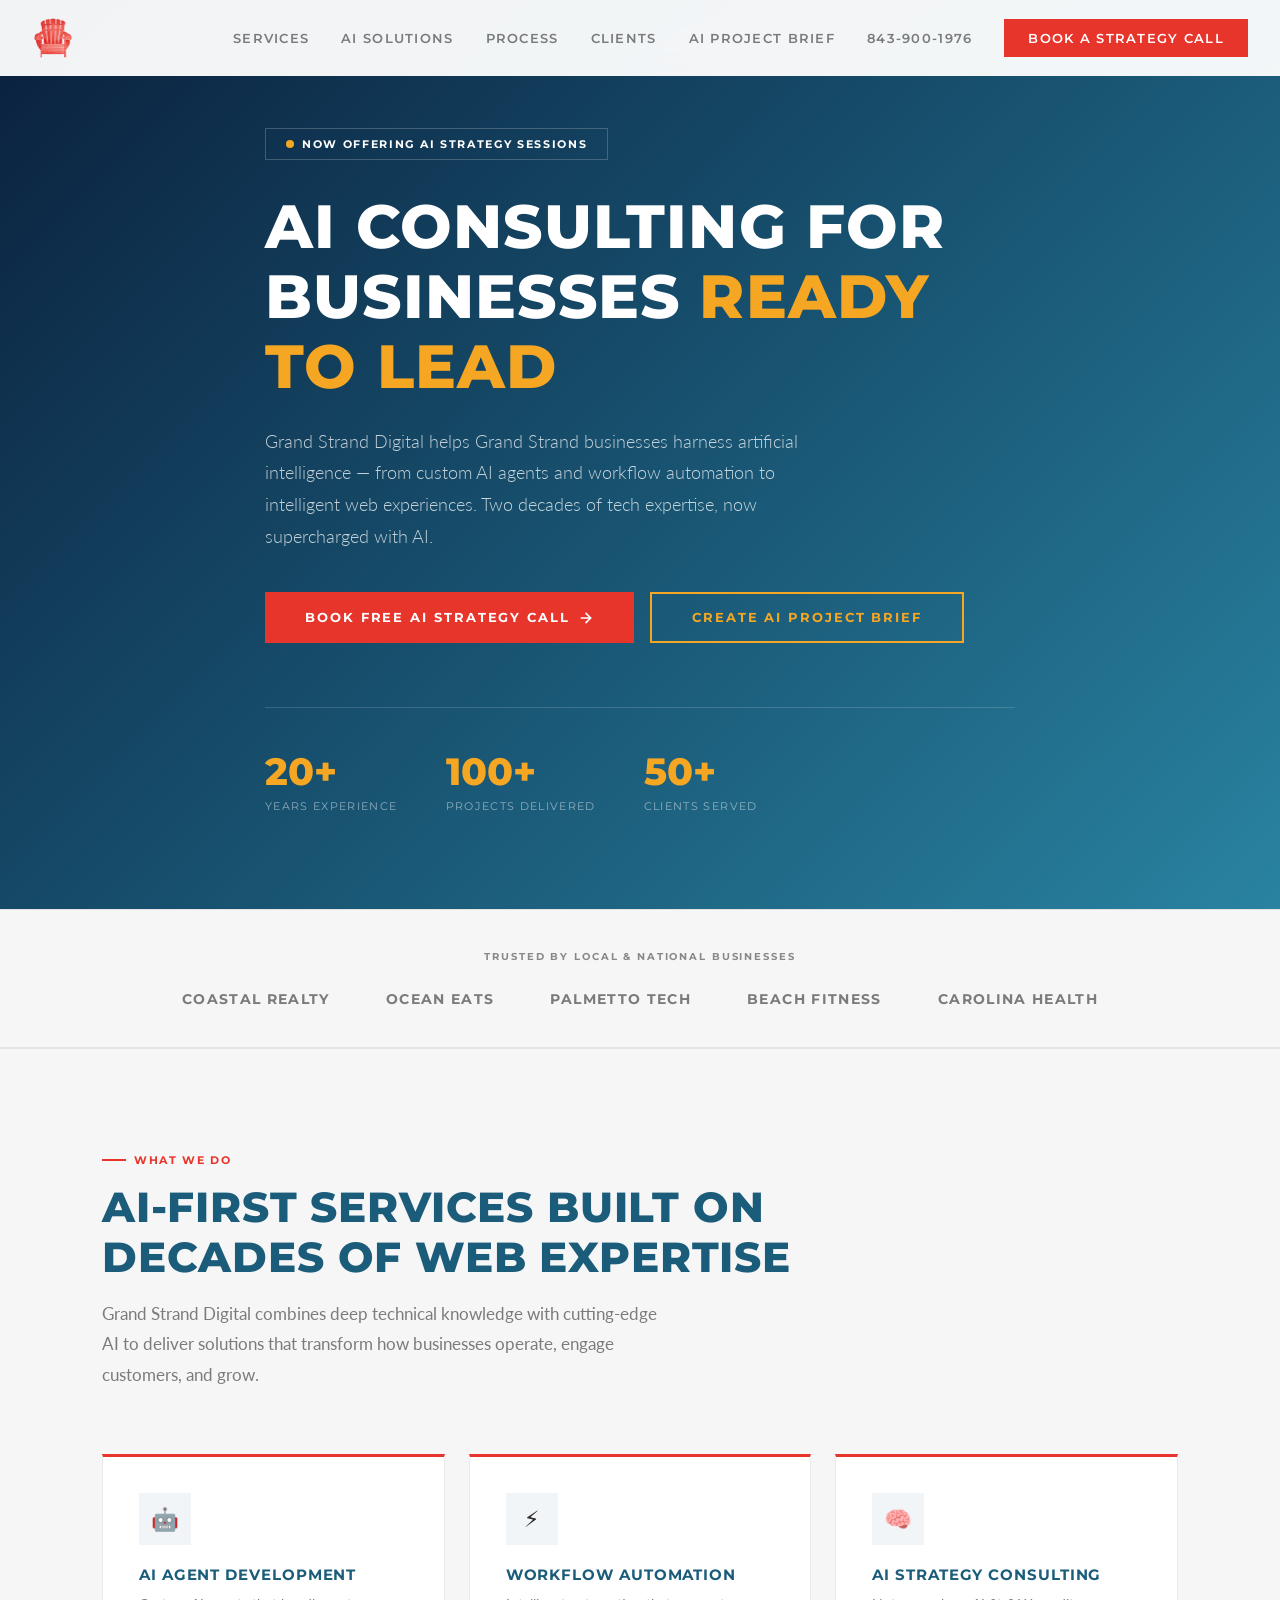
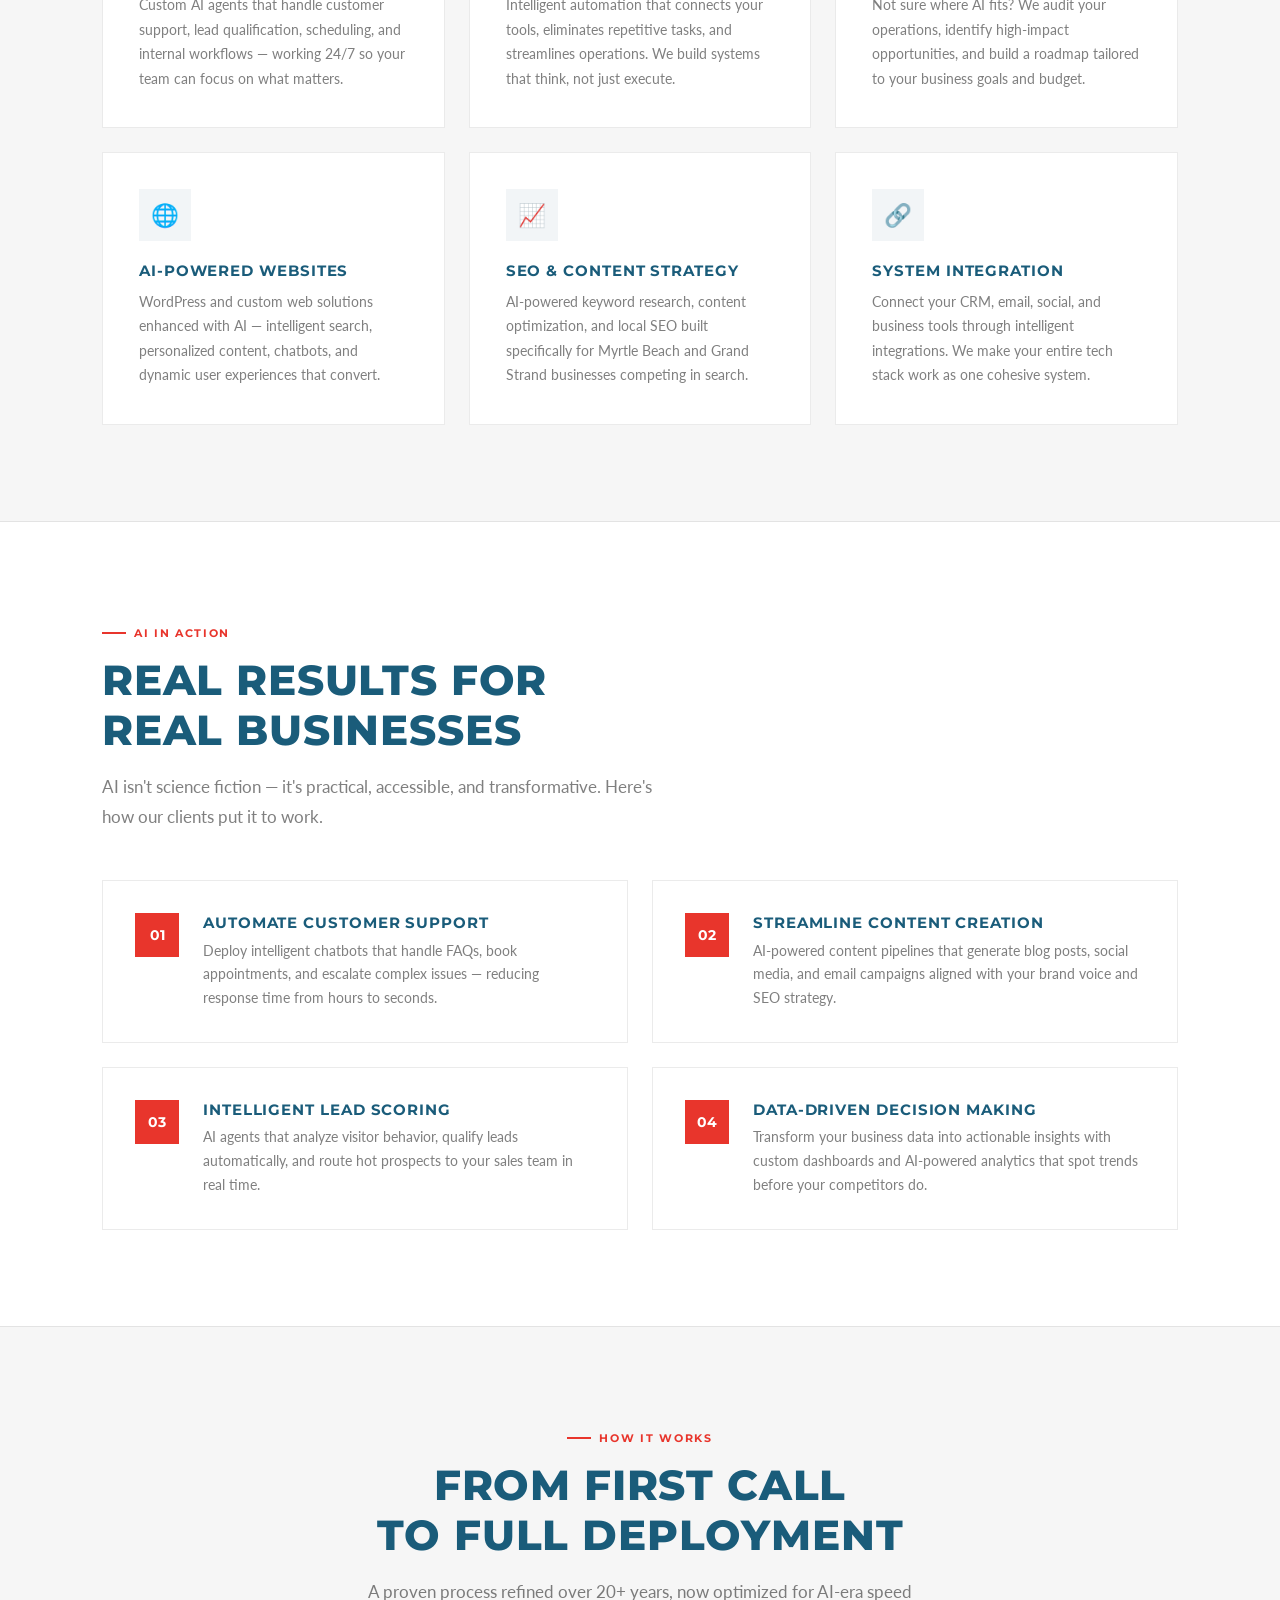
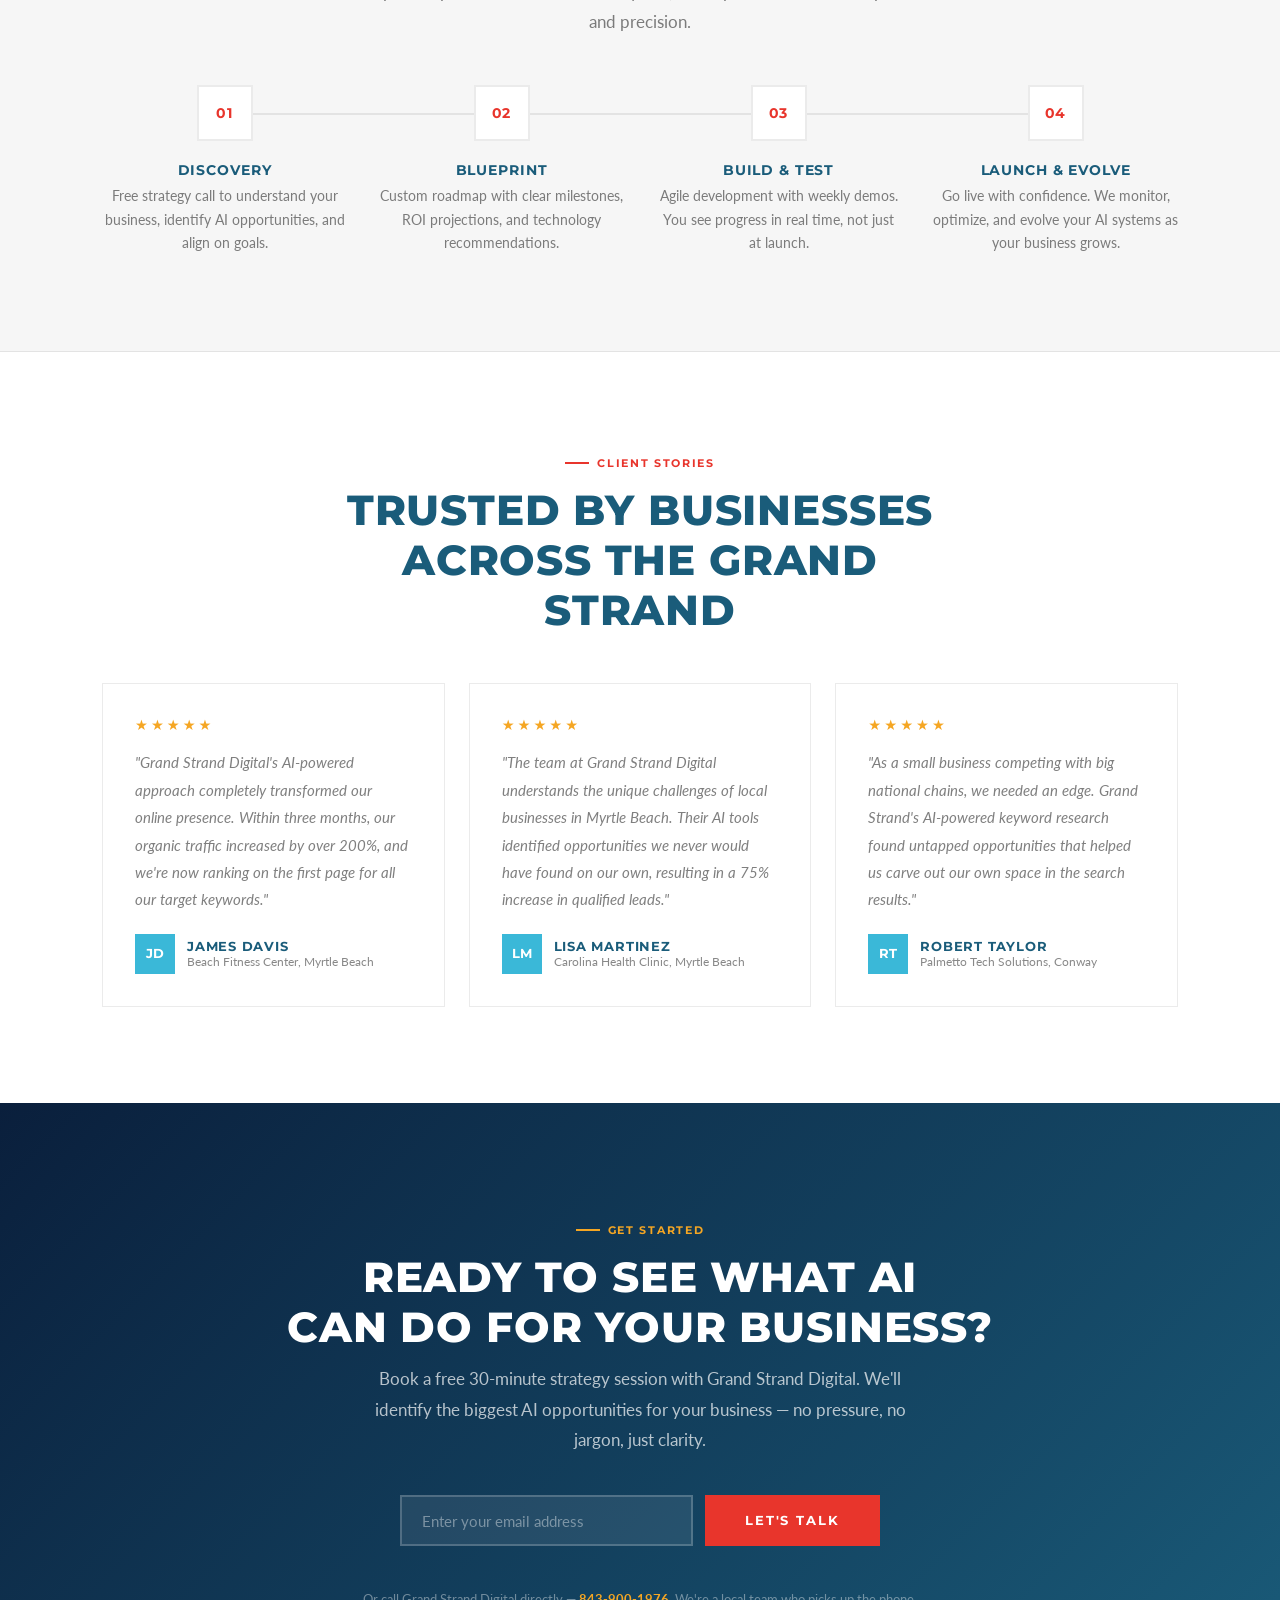
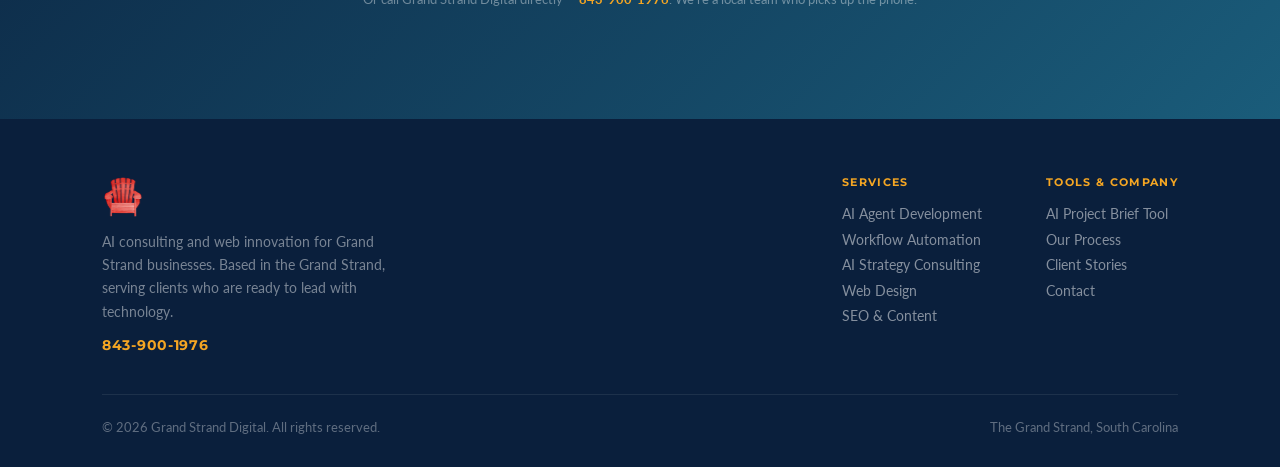
==== commit 49a7126d: "Update business phone number to 843-900-1976 Replaces 843-900-2032 everywhere: visible text, tel: li" ====
--- a/index.html
+++ b/index.html
@@ -4,7 +4,7 @@
 <meta charset="UTF-8">
 <meta name="viewport" content="width=device-width, initial-scale=1.0">
 <title>Grand Strand Digital — AI Consulting & Digital Innovation</title>
-<meta name="description" content="Grand Strand Digital provides AI consulting, custom AI agents, workflow automation, and web design for Grand Strand businesses. Based in Myrtle Beach, SC. Call 843-900-2032.">
+<meta name="description" content="Grand Strand Digital provides AI consulting, custom AI agents, workflow automation, and web design for Grand Strand businesses. Based in Myrtle Beach, SC. Call 843-900-1976.">
 <meta property="og:title" content="Grand Strand Digital — AI Consulting & Digital Innovation">
 <meta property="og:description" content="Custom AI agents, workflow automation, and AI-powered websites for Grand Strand businesses ready to lead with technology.">
 <meta property="og:url" content="https://grandstranddigital.com">
@@ -127,7 +127,7 @@
   "logo": "https://grandstranddigital.com/logo.png",
   "image": "https://grandstranddigital.com/logo.png",
   "description": "AI consulting, custom AI agents, workflow automation, and AI-powered web design for Grand Strand businesses.",
-  "telephone": "+1-843-900-2032",
+  "telephone": "+1-843-900-1976",
   "email": "hello@grandstranddigital.com",
   "address": {
     "@type": "PostalAddress",
@@ -158,7 +158,7 @@
     <a href="process.html">Process</a>
     <a href="clients.html">Clients</a>
     <a href="project-brief.html">AI Project Brief</a>
-    <a href="tel:8439002032" class="nav-phone">843-900-2032</a>
+    <a href="tel:8439001976" class="nav-phone">843-900-1976</a>
     <a href="contact.html" class="nav-cta">Book a Strategy Call</a>
   </div>
   <button class="mobile-toggle" aria-label="Menu">&#9776;</button>
@@ -388,7 +388,7 @@
       <button type="submit" class="btn-primary">Let's Talk</button>
     </form>
     <p id="ctaStatus" role="status" aria-live="polite" style="margin-top:.75rem;font-size:.9rem;color:var(--gold);min-height:1.2em"></p>
-    <p class="reveal stagger-4" style="margin-top:1rem;font-size:.8rem;color:rgba(255,255,255,.4)">Or call Grand Strand Digital directly — <a href="tel:8439002032" style="color:var(--gold);font-weight:700">843-900-2032</a>. We're a local team who picks up the phone.</p>
+    <p class="reveal stagger-4" style="margin-top:1rem;font-size:.8rem;color:rgba(255,255,255,.4)">Or call Grand Strand Digital directly — <a href="tel:8439001976" style="color:var(--gold);font-weight:700">843-900-1976</a>. We're a local team who picks up the phone.</p>
   </div>
 </section>
 
@@ -401,7 +401,7 @@
           <img src="logo.png" alt="Grand Strand Digital" width="42" height="44" decoding="async">
         </a>
         <p>AI consulting and web innovation for Grand Strand businesses. Based in the Grand Strand, serving clients who are ready to lead with technology.</p>
-        <a href="tel:8439002032" class="footer-phone">843-900-2032</a>
+        <a href="tel:8439001976" class="footer-phone">843-900-1976</a>
       </div>
       <div class="footer-links">
         <div class="footer-col">
@@ -468,7 +468,7 @@
     } catch (err) {
       btn.textContent = 'Let\'s Talk';
       btn.disabled = false;
-      status.textContent = (err && err.message) || 'Something went wrong. Please call 843-900-2032.';
+      status.textContent = (err && err.message) || 'Something went wrong. Please call 843-900-1976.';
     }
   });
 })();
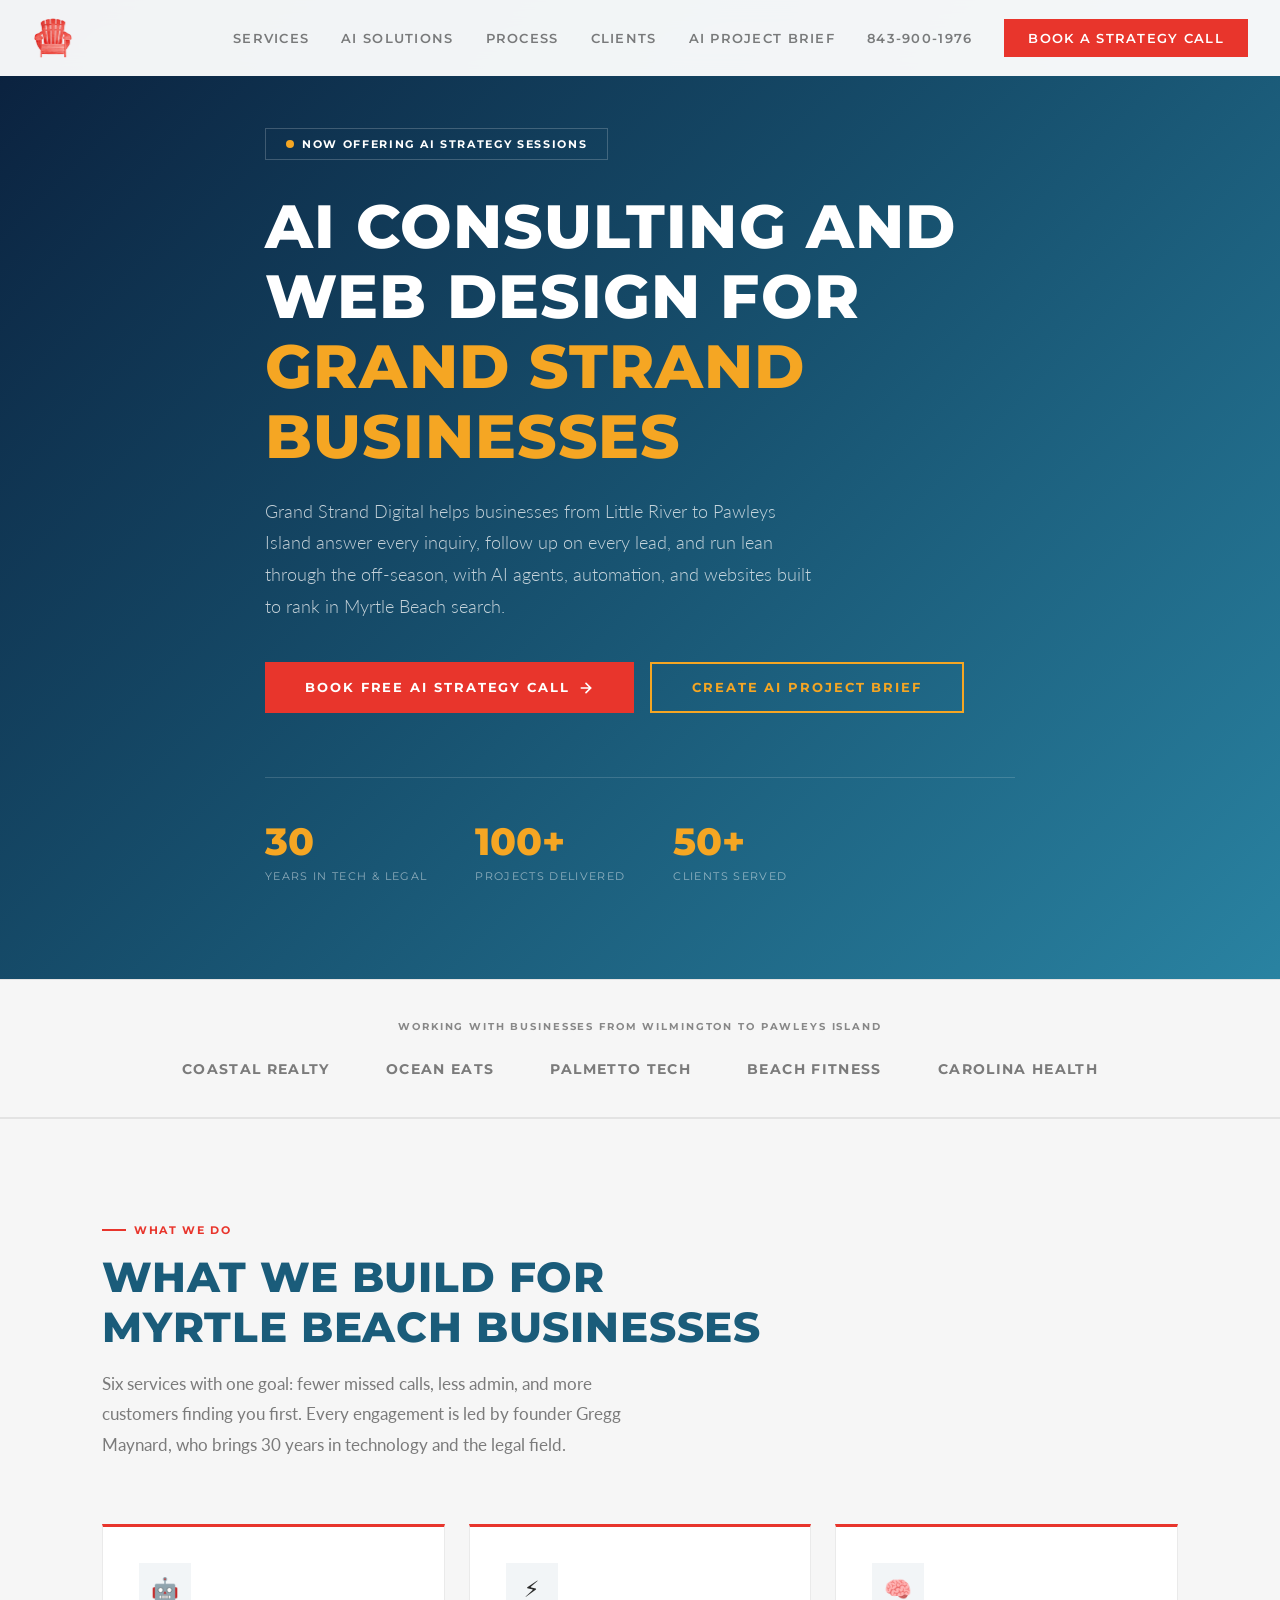
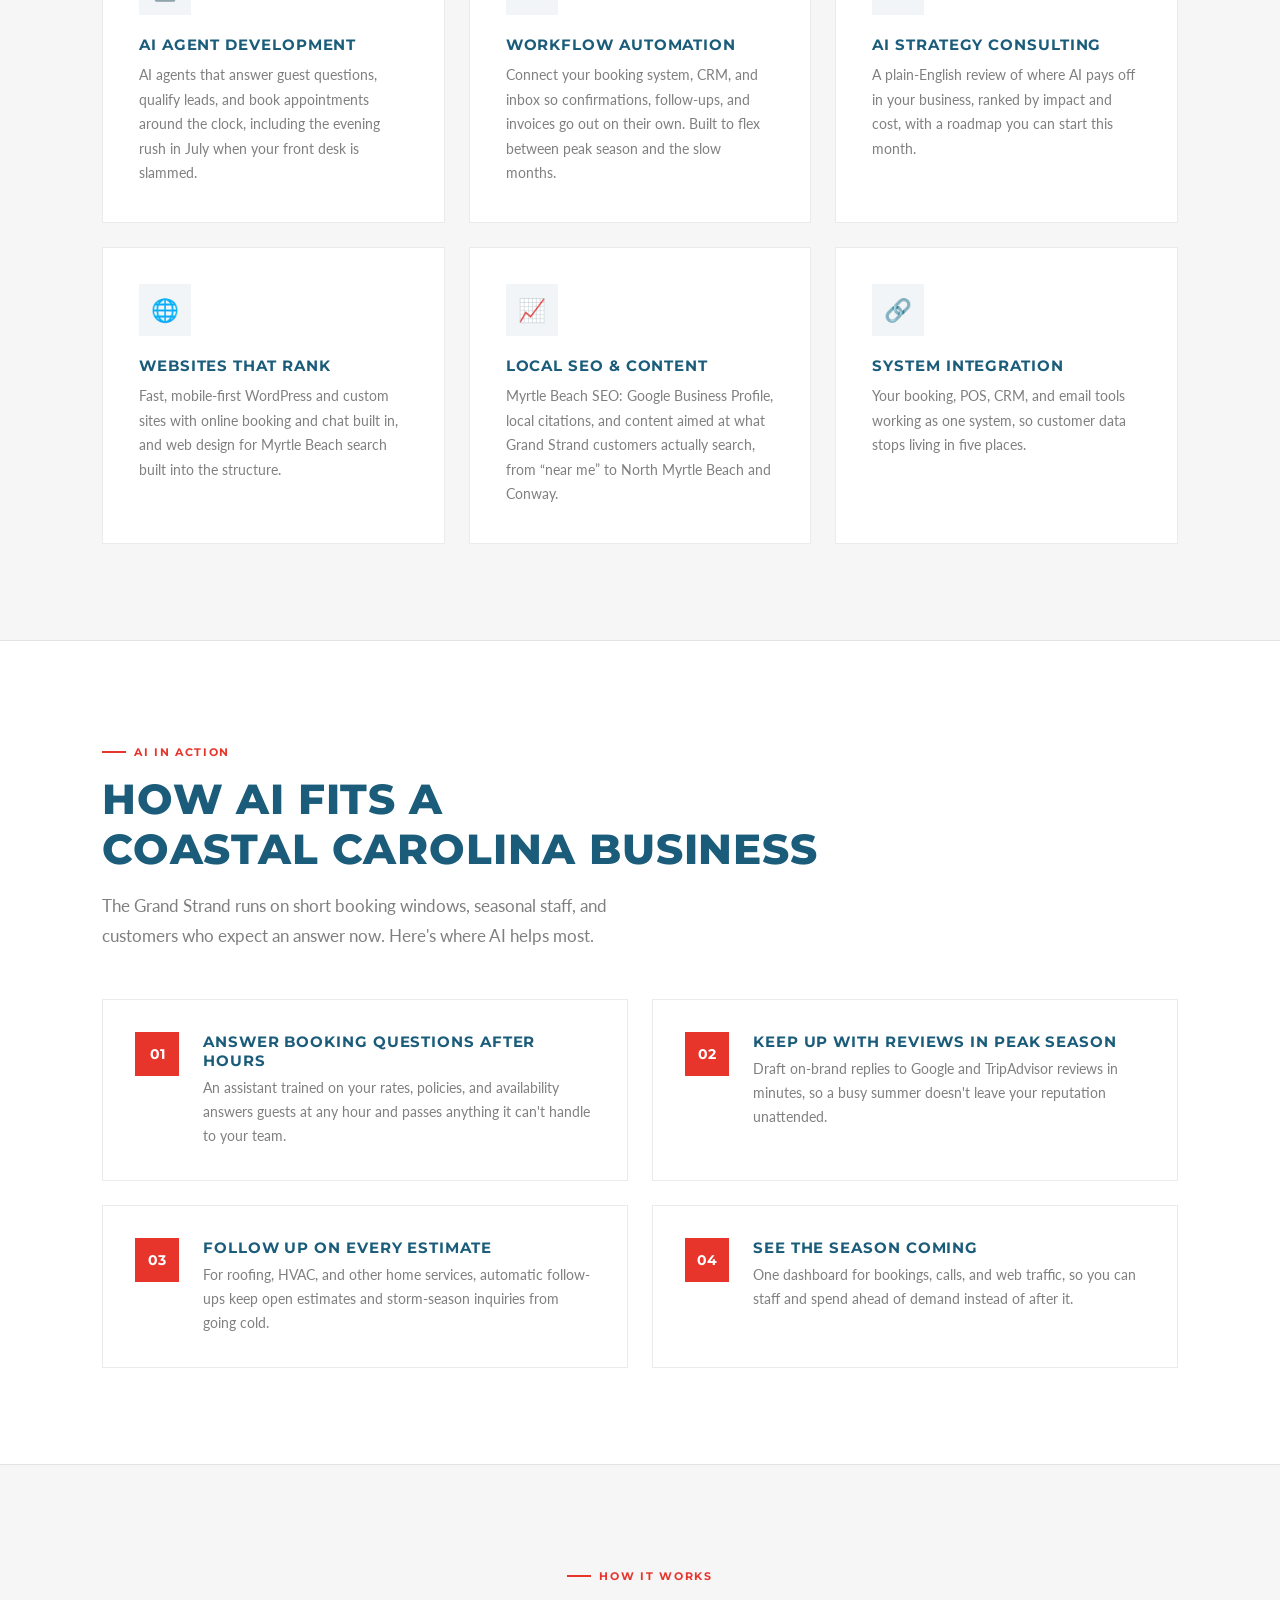
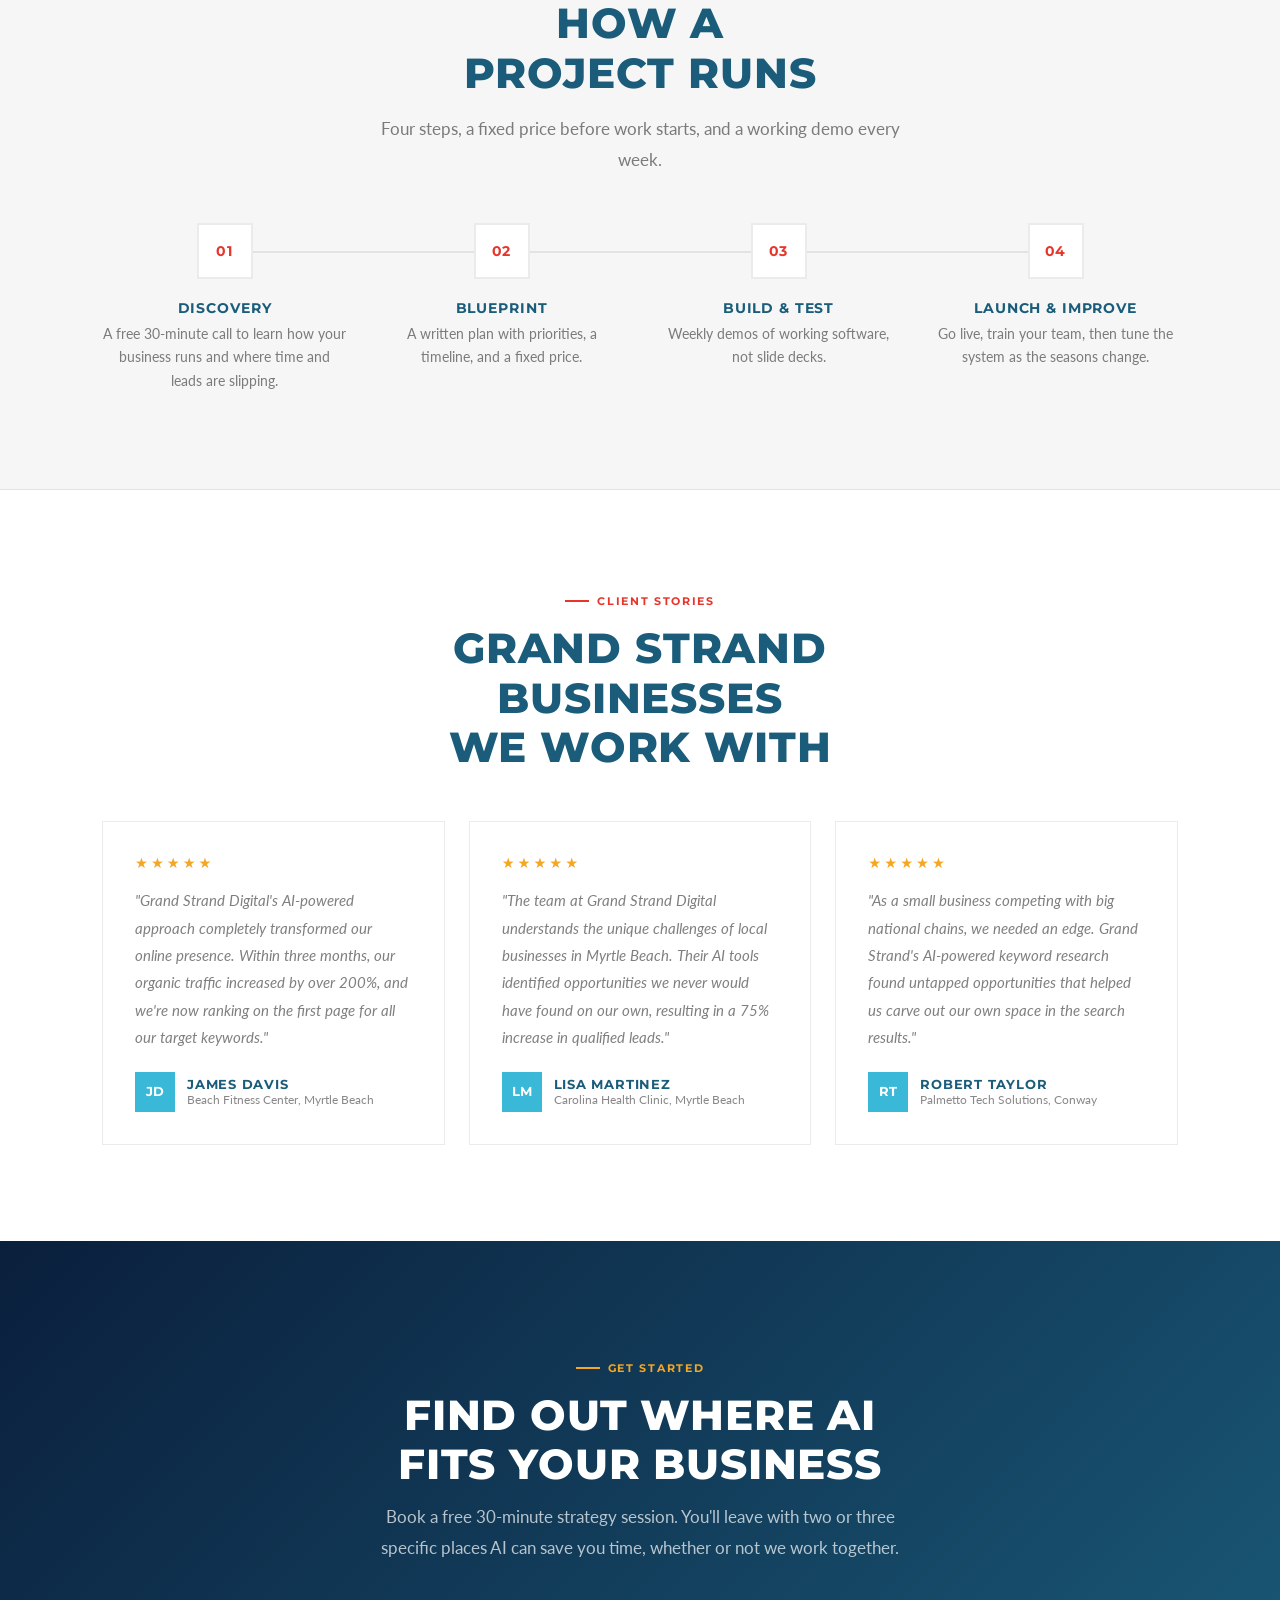
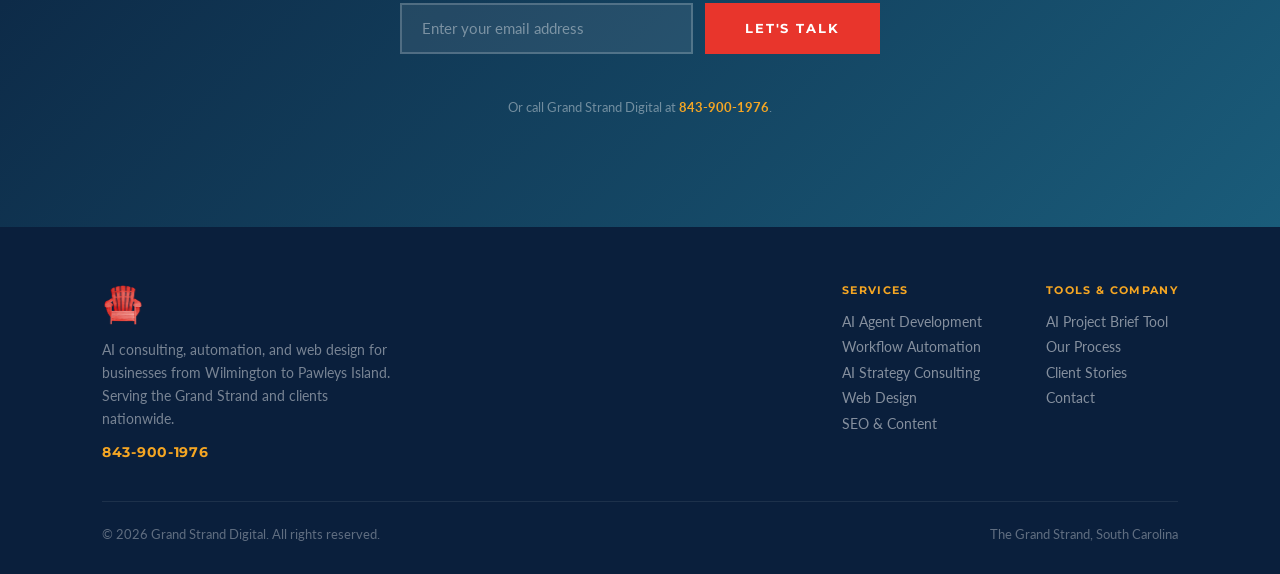
==== commit 48354d74: "Add files via upload" ====
--- a/index.html
+++ b/index.html
@@ -3,10 +3,10 @@
 <head>
 <meta charset="UTF-8">
 <meta name="viewport" content="width=device-width, initial-scale=1.0">
-<title>Grand Strand Digital — AI Consulting & Digital Innovation</title>
-<meta name="description" content="Grand Strand Digital provides AI consulting, custom AI agents, workflow automation, and web design for Grand Strand businesses. Based in Myrtle Beach, SC. Call 843-900-1976.">
-<meta property="og:title" content="Grand Strand Digital — AI Consulting & Digital Innovation">
-<meta property="og:description" content="Custom AI agents, workflow automation, and AI-powered websites for Grand Strand businesses ready to lead with technology.">
+<title>Myrtle Beach AI Consulting &amp; Web Design | Grand Strand Digital</title>
+<meta name="description" content="AI consulting, automation, and web design for Myrtle Beach and Grand Strand businesses, from hotels and rentals to home services. Free strategy call.">
+<meta property="og:title" content="AI Consulting &amp; Web Design for Grand Strand Businesses">
+<meta property="og:description" content="AI consulting, automation, and web design for Myrtle Beach and Grand Strand businesses, from hotels and rentals to home services. Free strategy call.">
 <meta property="og:url" content="https://grandstranddigital.com">
 <meta property="og:type" content="website">
 <link rel="canonical" href="https://grandstranddigital.com/">
@@ -126,7 +126,7 @@
   "url": "https://grandstranddigital.com/",
   "logo": "https://grandstranddigital.com/logo.png",
   "image": "https://grandstranddigital.com/logo.png",
-  "description": "AI consulting, custom AI agents, workflow automation, and AI-powered web design for Grand Strand businesses.",
+  "description": "AI consulting, AI agents, workflow automation, web design, and local SEO for businesses in Myrtle Beach and along the Grand Strand, from Wilmington to Pawleys Island.",
   "telephone": "+1-843-900-1976",
   "email": "hello@grandstranddigital.com",
   "address": {
@@ -136,12 +136,68 @@
     "addressCountry": "US"
   },
   "areaServed": [
-    {"@type": "City", "name": "Myrtle Beach"},
-    {"@type": "AdministrativeArea", "name": "Grand Strand"},
-    {"@type": "State", "name": "South Carolina"},
-    {"@type": "State", "name": "North Carolina"}
+    {
+      "@type": "City",
+      "name": "Myrtle Beach"
+    },
+    {
+      "@type": "City",
+      "name": "North Myrtle Beach"
+    },
+    {
+      "@type": "City",
+      "name": "Surfside Beach"
+    },
+    {
+      "@type": "City",
+      "name": "Murrells Inlet"
+    },
+    {
+      "@type": "City",
+      "name": "Pawleys Island"
+    },
+    {
+      "@type": "City",
+      "name": "Conway"
+    },
+    {
+      "@type": "City",
+      "name": "Little River"
+    },
+    {
+      "@type": "City",
+      "name": "Wilmington"
+    },
+    {
+      "@type": "AdministrativeArea",
+      "name": "Grand Strand"
+    },
+    {
+      "@type": "State",
+      "name": "South Carolina"
+    },
+    {
+      "@type": "State",
+      "name": "North Carolina"
+    }
   ],
-  "knowsAbout": ["Artificial intelligence consulting", "AI agents", "Workflow automation", "Web design", "Local SEO"]
+  "knowsAbout": [
+    "Artificial intelligence consulting",
+    "AI agents",
+    "Workflow automation",
+    "Web design",
+    "Local SEO"
+  ],
+  "founder": {
+    "@type": "Person",
+    "name": "Gregg Maynard",
+    "jobTitle": "Founder",
+    "description": "30 years in technology and the legal field.",
+    "sameAs": [
+      "https://webpalmbeaches.com/",
+      "https://capitolcodesign.com/"
+    ]
+  }
 }
 </script>
 </head>
@@ -173,8 +229,8 @@
         <span class="pulse"></span>
         Now Offering AI Strategy Sessions
       </div>
-      <h1 class="reveal stagger-1">AI consulting for businesses <em>ready to lead</em></h1>
-      <p class="hero-sub reveal stagger-2">Grand Strand Digital helps Grand Strand businesses harness artificial intelligence — from custom AI agents and workflow automation to intelligent web experiences. Two decades of tech expertise, now supercharged with AI.</p>
+      <h1 class="reveal stagger-1">AI consulting and web design for <em>Grand Strand businesses</em></h1>
+      <p class="hero-sub reveal stagger-2">Grand Strand Digital helps businesses from Little River to Pawleys Island answer every inquiry, follow up on every lead, and run lean through the off-season, with AI agents, automation, and websites built to rank in Myrtle Beach search.</p>
       <div class="hero-actions reveal stagger-3">
         <a href="contact.html" class="btn-primary">
           Book Free AI Strategy Call
@@ -186,8 +242,8 @@
       </div>
       <div class="hero-stats reveal stagger-4">
         <div class="stat">
-          <span class="stat-number">20+</span>
-          <span class="stat-label">Years Experience</span>
+          <span class="stat-number">30</span>
+          <span class="stat-label">Years in Tech &amp; Legal</span>
         </div>
         <div class="stat">
           <span class="stat-number">100+</span>
@@ -205,7 +261,7 @@
 <!-- Trust Bar -->
 <section style="padding:2.5rem 0;background:var(--bg-alt);border-top:1px solid var(--border);border-bottom:1px solid var(--border)">
   <div class="container">
-    <p style="text-align:center;font-family:var(--heading);font-size:.65rem;font-weight:700;letter-spacing:.18em;text-transform:uppercase;color:var(--text-muted);margin-bottom:1.75rem">Trusted By Local &amp; National Businesses</p>
+    <p style="text-align:center;font-family:var(--heading);font-size:.65rem;font-weight:700;letter-spacing:.18em;text-transform:uppercase;color:var(--text-muted);margin-bottom:1.75rem">Working with businesses from Wilmington to Pawleys Island</p>
     <div style="display:flex;justify-content:center;align-items:center;gap:3.5rem;flex-wrap:wrap">
       <span style="font-family:var(--heading);font-weight:700;font-size:.85rem;letter-spacing:.1em;text-transform:uppercase;color:var(--text-secondary)">Coastal Realty</span>
       <span style="font-family:var(--heading);font-weight:700;font-size:.85rem;letter-spacing:.1em;text-transform:uppercase;color:var(--text-secondary)">Ocean Eats</span>
@@ -221,39 +277,39 @@
   <div class="container">
     <div class="services-header" style="margin-bottom:4rem">
       <div class="section-label reveal">What We Do</div>
-      <h2 class="section-title reveal stagger-1">AI-first services built on<br>decades of web expertise</h2>
-      <p class="section-desc reveal stagger-2">Grand Strand Digital combines deep technical knowledge with cutting-edge AI to deliver solutions that transform how businesses operate, engage customers, and grow.</p>
+      <h2 class="section-title reveal stagger-1">What we build for<br>Myrtle Beach businesses</h2>
+      <p class="section-desc reveal stagger-2">Six services with one goal: fewer missed calls, less admin, and more customers finding you first. Every engagement is led by founder Gregg Maynard, who brings 30 years in technology and the legal field.</p>
     </div>
     <div class="services-grid">
       <div class="service-card featured reveal">
         <div class="service-icon">&#129302;</div>
         <h3>AI Agent Development</h3>
-        <p>Custom AI agents that handle customer support, lead qualification, scheduling, and internal workflows — working 24/7 so your team can focus on what matters.</p>
+        <p>AI agents that answer guest questions, qualify leads, and book appointments around the clock, including the evening rush in July when your front desk is slammed.</p>
       </div>
       <div class="service-card featured reveal stagger-1">
         <div class="service-icon">&#9889;</div>
         <h3>Workflow Automation</h3>
-        <p>Intelligent automation that connects your tools, eliminates repetitive tasks, and streamlines operations. We build systems that think, not just execute.</p>
+        <p>Connect your booking system, CRM, and inbox so confirmations, follow-ups, and invoices go out on their own. Built to flex between peak season and the slow months.</p>
       </div>
       <div class="service-card featured reveal stagger-2">
         <div class="service-icon">&#129504;</div>
         <h3>AI Strategy Consulting</h3>
-        <p>Not sure where AI fits? We audit your operations, identify high-impact opportunities, and build a roadmap tailored to your business goals and budget.</p>
+        <p>A plain-English review of where AI pays off in your business, ranked by impact and cost, with a roadmap you can start this month.</p>
       </div>
       <div class="service-card reveal stagger-3">
         <div class="service-icon">&#127760;</div>
-        <h3>AI-Powered Websites</h3>
-        <p>WordPress and custom web solutions enhanced with AI — intelligent search, personalized content, chatbots, and dynamic user experiences that convert.</p>
+        <h3>Websites That Rank</h3>
+        <p>Fast, mobile-first WordPress and custom sites with online booking and chat built in, and <a href="services.html#tab-web">web design for Myrtle Beach</a> search built into the structure.</p>
       </div>
       <div class="service-card reveal stagger-4">
         <div class="service-icon">&#128200;</div>
-        <h3>SEO &amp; Content Strategy</h3>
-        <p>AI-powered keyword research, content optimization, and local SEO built specifically for Myrtle Beach and Grand Strand businesses competing in search.</p>
+        <h3>Local SEO &amp; Content</h3>
+        <p><a href="services.html#tab-seo">Myrtle Beach SEO</a>: Google Business Profile, local citations, and content aimed at what Grand Strand customers actually search, from &ldquo;near me&rdquo; to North Myrtle Beach and Conway.</p>
       </div>
       <div class="service-card reveal stagger-5">
         <div class="service-icon">&#128279;</div>
         <h3>System Integration</h3>
-        <p>Connect your CRM, email, social, and business tools through intelligent integrations. We make your entire tech stack work as one cohesive system.</p>
+        <p>Your booking, POS, CRM, and email tools working as one system, so customer data stops living in five places.</p>
       </div>
     </div>
   </div>
@@ -263,35 +319,35 @@
 <section id="usecases">
   <div class="container">
     <div class="section-label reveal">AI In Action</div>
-    <h2 class="section-title reveal stagger-1">Real results for<br>real businesses</h2>
-    <p class="section-desc reveal stagger-2">AI isn't science fiction — it's practical, accessible, and transformative. Here's how our clients put it to work.</p>
+    <h2 class="section-title reveal stagger-1">How AI fits a<br>coastal Carolina business</h2>
+    <p class="section-desc reveal stagger-2">The Grand Strand runs on short booking windows, seasonal staff, and customers who expect an answer now. Here's where AI helps most.</p>
     <div class="usecases-grid">
       <div class="usecase reveal">
         <div class="usecase-num">01</div>
         <div>
-          <h4>Automate Customer Support</h4>
-          <p>Deploy intelligent chatbots that handle FAQs, book appointments, and escalate complex issues — reducing response time from hours to seconds.</p>
+          <h4>Answer Booking Questions After Hours</h4>
+          <p>An assistant trained on your rates, policies, and availability answers guests at any hour and passes anything it can't handle to your team.</p>
         </div>
       </div>
       <div class="usecase reveal stagger-1">
         <div class="usecase-num">02</div>
         <div>
-          <h4>Streamline Content Creation</h4>
-          <p>AI-powered content pipelines that generate blog posts, social media, and email campaigns aligned with your brand voice and SEO strategy.</p>
+          <h4>Keep Up With Reviews in Peak Season</h4>
+          <p>Draft on-brand replies to Google and TripAdvisor reviews in minutes, so a busy summer doesn't leave your reputation unattended.</p>
         </div>
       </div>
       <div class="usecase reveal stagger-2">
         <div class="usecase-num">03</div>
         <div>
-          <h4>Intelligent Lead Scoring</h4>
-          <p>AI agents that analyze visitor behavior, qualify leads automatically, and route hot prospects to your sales team in real time.</p>
+          <h4>Follow Up on Every Estimate</h4>
+          <p>For roofing, HVAC, and other home services, automatic follow-ups keep open estimates and storm-season inquiries from going cold.</p>
         </div>
       </div>
       <div class="usecase reveal stagger-3">
         <div class="usecase-num">04</div>
         <div>
-          <h4>Data-Driven Decision Making</h4>
-          <p>Transform your business data into actionable insights with custom dashboards and AI-powered analytics that spot trends before your competitors do.</p>
+          <h4>See the Season Coming</h4>
+          <p>One dashboard for bookings, calls, and web traffic, so you can staff and spend ahead of demand instead of after it.</p>
         </div>
       </div>
     </div>
@@ -303,29 +359,29 @@
   <div class="container">
     <div style="text-align:center;max-width:600px;margin:0 auto">
       <div class="section-label reveal" style="justify-content:center">How It Works</div>
-      <h2 class="section-title reveal stagger-1">From first call<br>to full deployment</h2>
-      <p class="section-desc reveal stagger-2" style="margin:0 auto">A proven process refined over 20+ years, now optimized for AI-era speed and precision.</p>
+      <h2 class="section-title reveal stagger-1">How a<br>project runs</h2>
+      <p class="section-desc reveal stagger-2" style="margin:0 auto">Four steps, a fixed price before work starts, and a working demo every week.</p>
     </div>
     <div class="process-steps">
       <div class="step reveal">
         <div class="step-marker">01</div>
         <h4>Discovery</h4>
-        <p>Free strategy call to understand your business, identify AI opportunities, and align on goals.</p>
+        <p>A free 30-minute call to learn how your business runs and where time and leads are slipping.</p>
       </div>
       <div class="step reveal stagger-1">
         <div class="step-marker">02</div>
         <h4>Blueprint</h4>
-        <p>Custom roadmap with clear milestones, ROI projections, and technology recommendations.</p>
+        <p>A written plan with priorities, a timeline, and a fixed price.</p>
       </div>
       <div class="step reveal stagger-2">
         <div class="step-marker">03</div>
         <h4>Build & Test</h4>
-        <p>Agile development with weekly demos. You see progress in real time, not just at launch.</p>
+        <p>Weekly demos of working software, not slide decks.</p>
       </div>
       <div class="step reveal stagger-3">
         <div class="step-marker">04</div>
-        <h4>Launch & Evolve</h4>
-        <p>Go live with confidence. We monitor, optimize, and evolve your AI systems as your business grows.</p>
+        <h4>Launch & Improve</h4>
+        <p>Go live, train your team, then tune the system as the seasons change.</p>
       </div>
     </div>
   </div>
@@ -336,7 +392,7 @@
   <div class="container">
     <div style="text-align:center;max-width:600px;margin:0 auto">
       <div class="section-label reveal" style="justify-content:center">Client Stories</div>
-      <h2 class="section-title reveal stagger-1">Trusted by businesses<br>across the Grand Strand</h2>
+      <h2 class="section-title reveal stagger-1">Grand Strand businesses<br>we work with</h2>
     </div>
     <div class="testimonials-grid">
       <div class="testimonial reveal">
@@ -380,15 +436,15 @@
 <section class="cta-section" id="cta">
   <div class="container">
     <div class="section-label reveal" style="justify-content:center">Get Started</div>
-    <h2 class="section-title reveal stagger-1">Ready to see what AI<br>can do for your business?</h2>
-    <p class="section-desc reveal stagger-2">Book a free 30-minute strategy session with Grand Strand Digital. We'll identify the biggest AI opportunities for your business — no pressure, no jargon, just clarity.</p>
+    <h2 class="section-title reveal stagger-1">Find out where AI<br>fits your business</h2>
+    <p class="section-desc reveal stagger-2">Book a free 30-minute strategy session. You'll leave with two or three specific places AI can save you time, whether or not we work together.</p>
     <form class="cta-form reveal stagger-3" id="ctaForm" novalidate>
       <input type="email" name="email" placeholder="Enter your email address" aria-label="Email address" autocomplete="email" required>
       <input type="text" name="website_hp" tabindex="-1" autocomplete="off" aria-hidden="true" style="position:absolute;left:-10000px;width:1px;height:1px;opacity:0">
       <button type="submit" class="btn-primary">Let's Talk</button>
     </form>
     <p id="ctaStatus" role="status" aria-live="polite" style="margin-top:.75rem;font-size:.9rem;color:var(--gold);min-height:1.2em"></p>
-    <p class="reveal stagger-4" style="margin-top:1rem;font-size:.8rem;color:rgba(255,255,255,.4)">Or call Grand Strand Digital directly — <a href="tel:8439001976" style="color:var(--gold);font-weight:700">843-900-1976</a>. We're a local team who picks up the phone.</p>
+    <p class="reveal stagger-4" style="margin-top:1rem;font-size:.8rem;color:rgba(255,255,255,.4)">Or call Grand Strand Digital at <a href="tel:8439001976" style="color:var(--gold);font-weight:700">843-900-1976</a>.</p>
   </div>
 </section>
 
@@ -400,7 +456,7 @@
         <a href="index.html" class="nav-logo">
           <img src="logo.png" alt="Grand Strand Digital" width="42" height="44" decoding="async">
         </a>
-        <p>AI consulting and web innovation for Grand Strand businesses. Based in the Grand Strand, serving clients who are ready to lead with technology.</p>
+        <p>AI consulting, automation, and web design for businesses from Wilmington to Pawleys Island. Serving the Grand Strand and clients nationwide.</p>
         <a href="tel:8439001976" class="footer-phone">843-900-1976</a>
       </div>
       <div class="footer-links">
@@ -428,7 +484,7 @@
   </div>
 </footer>
 
-<script src="shared.js?v=20261120b"></script>
+<script src="shared.js?v=20261120c"></script>
 <script>
 // Hero content shows immediately (no scroll needed)
 document.querySelectorAll('.hero .reveal').forEach(el => el.classList.add('visible'));
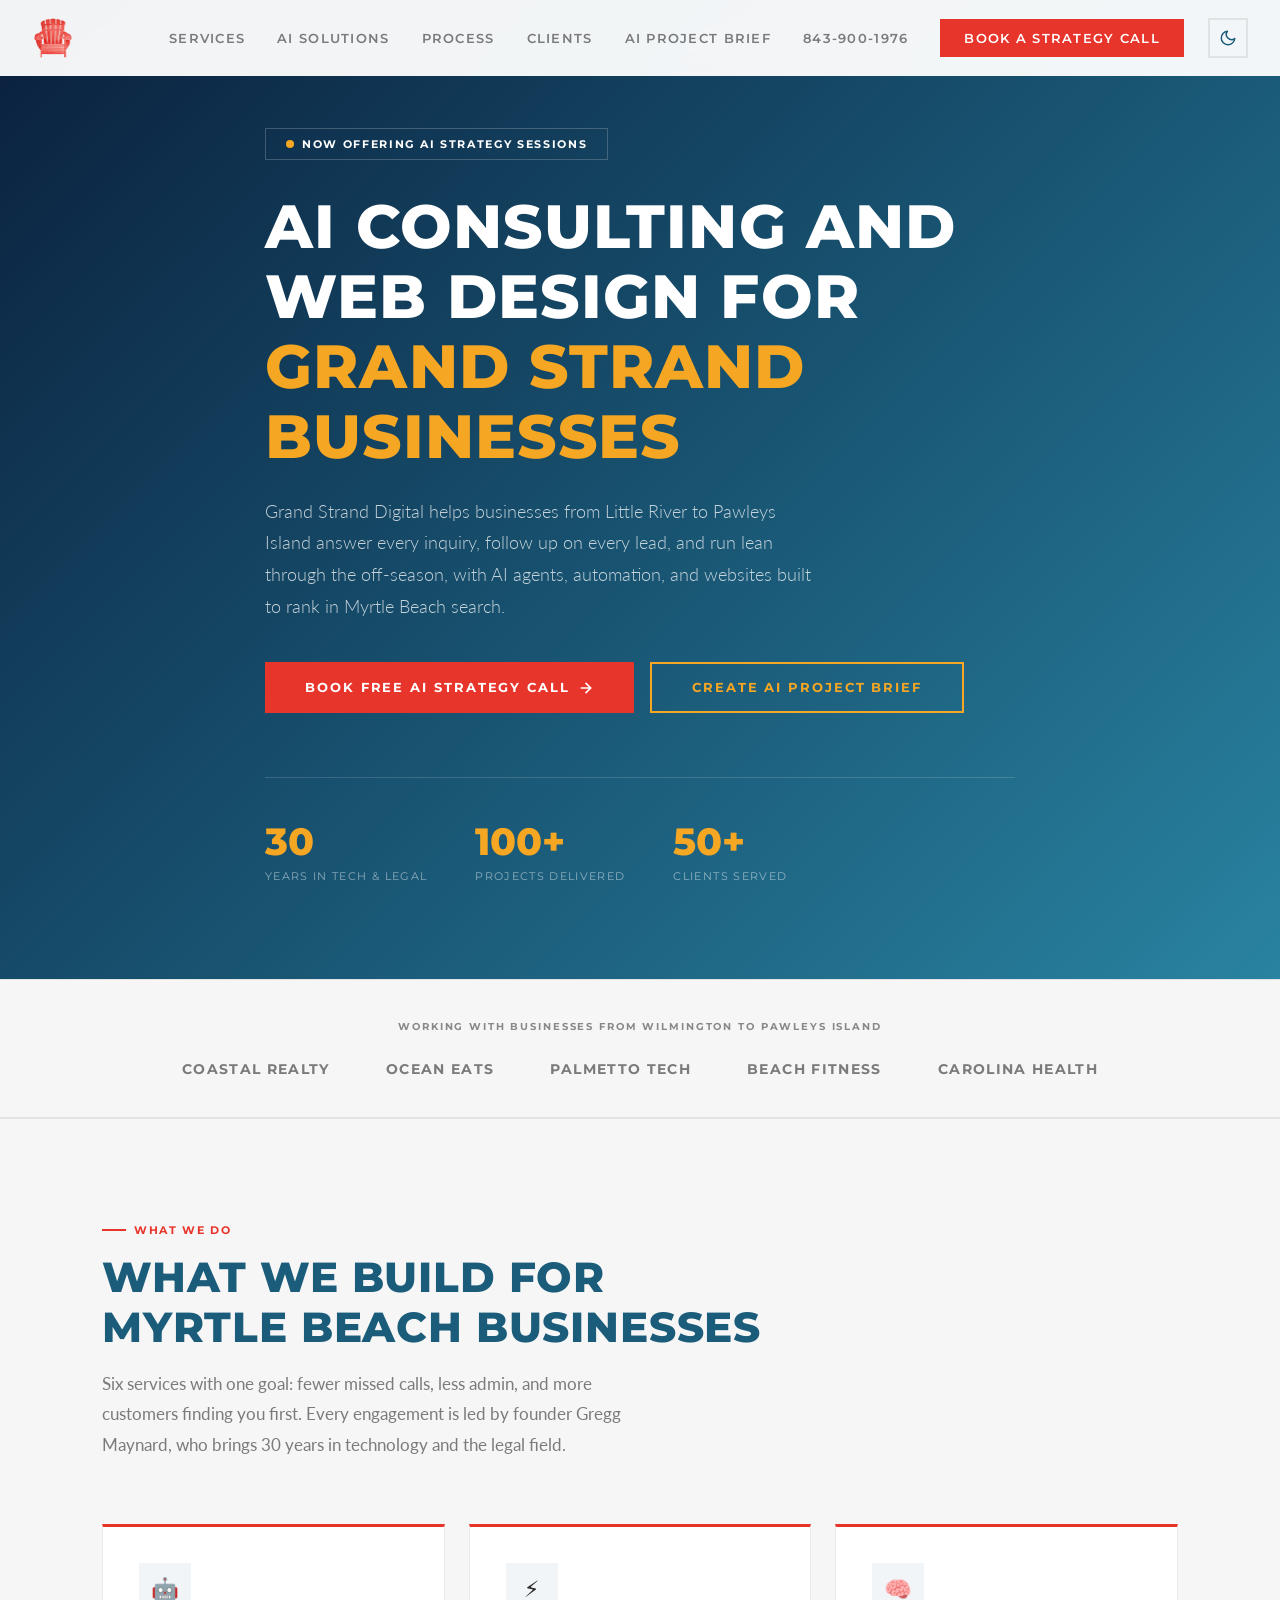
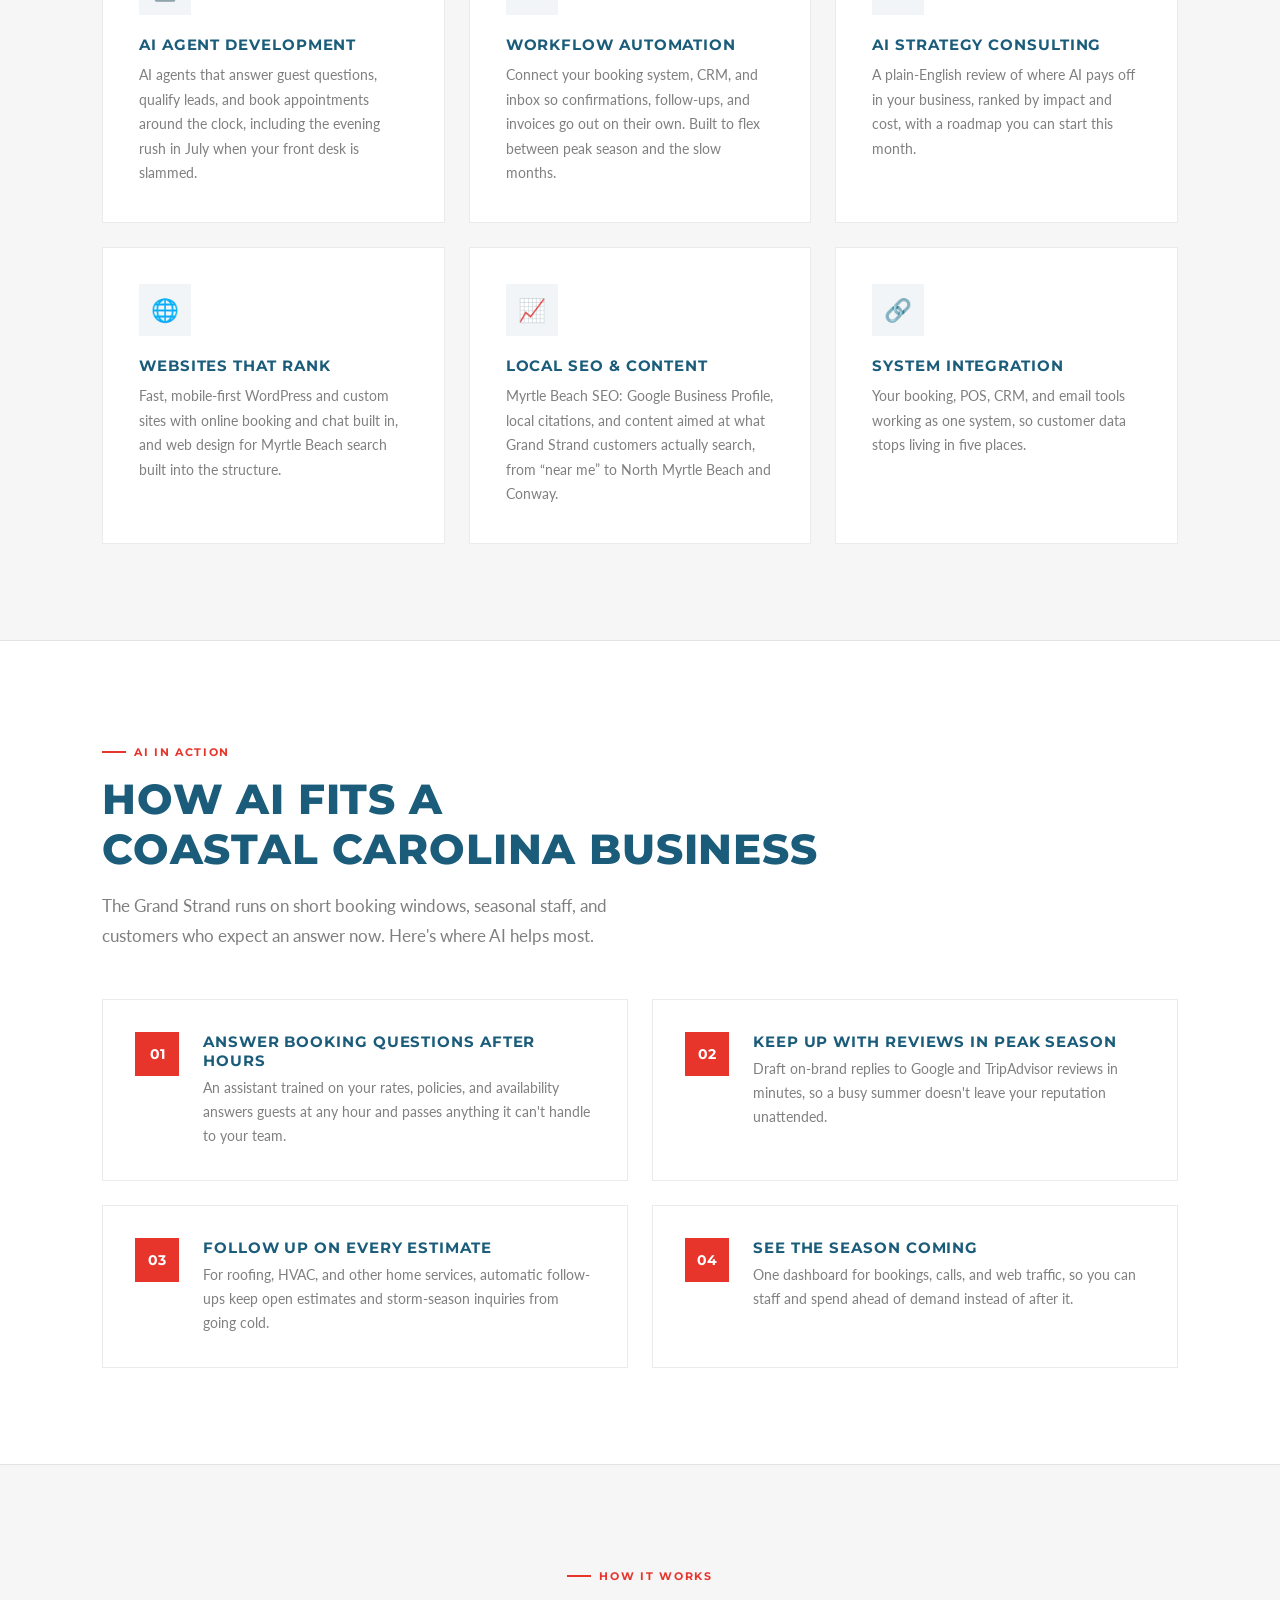
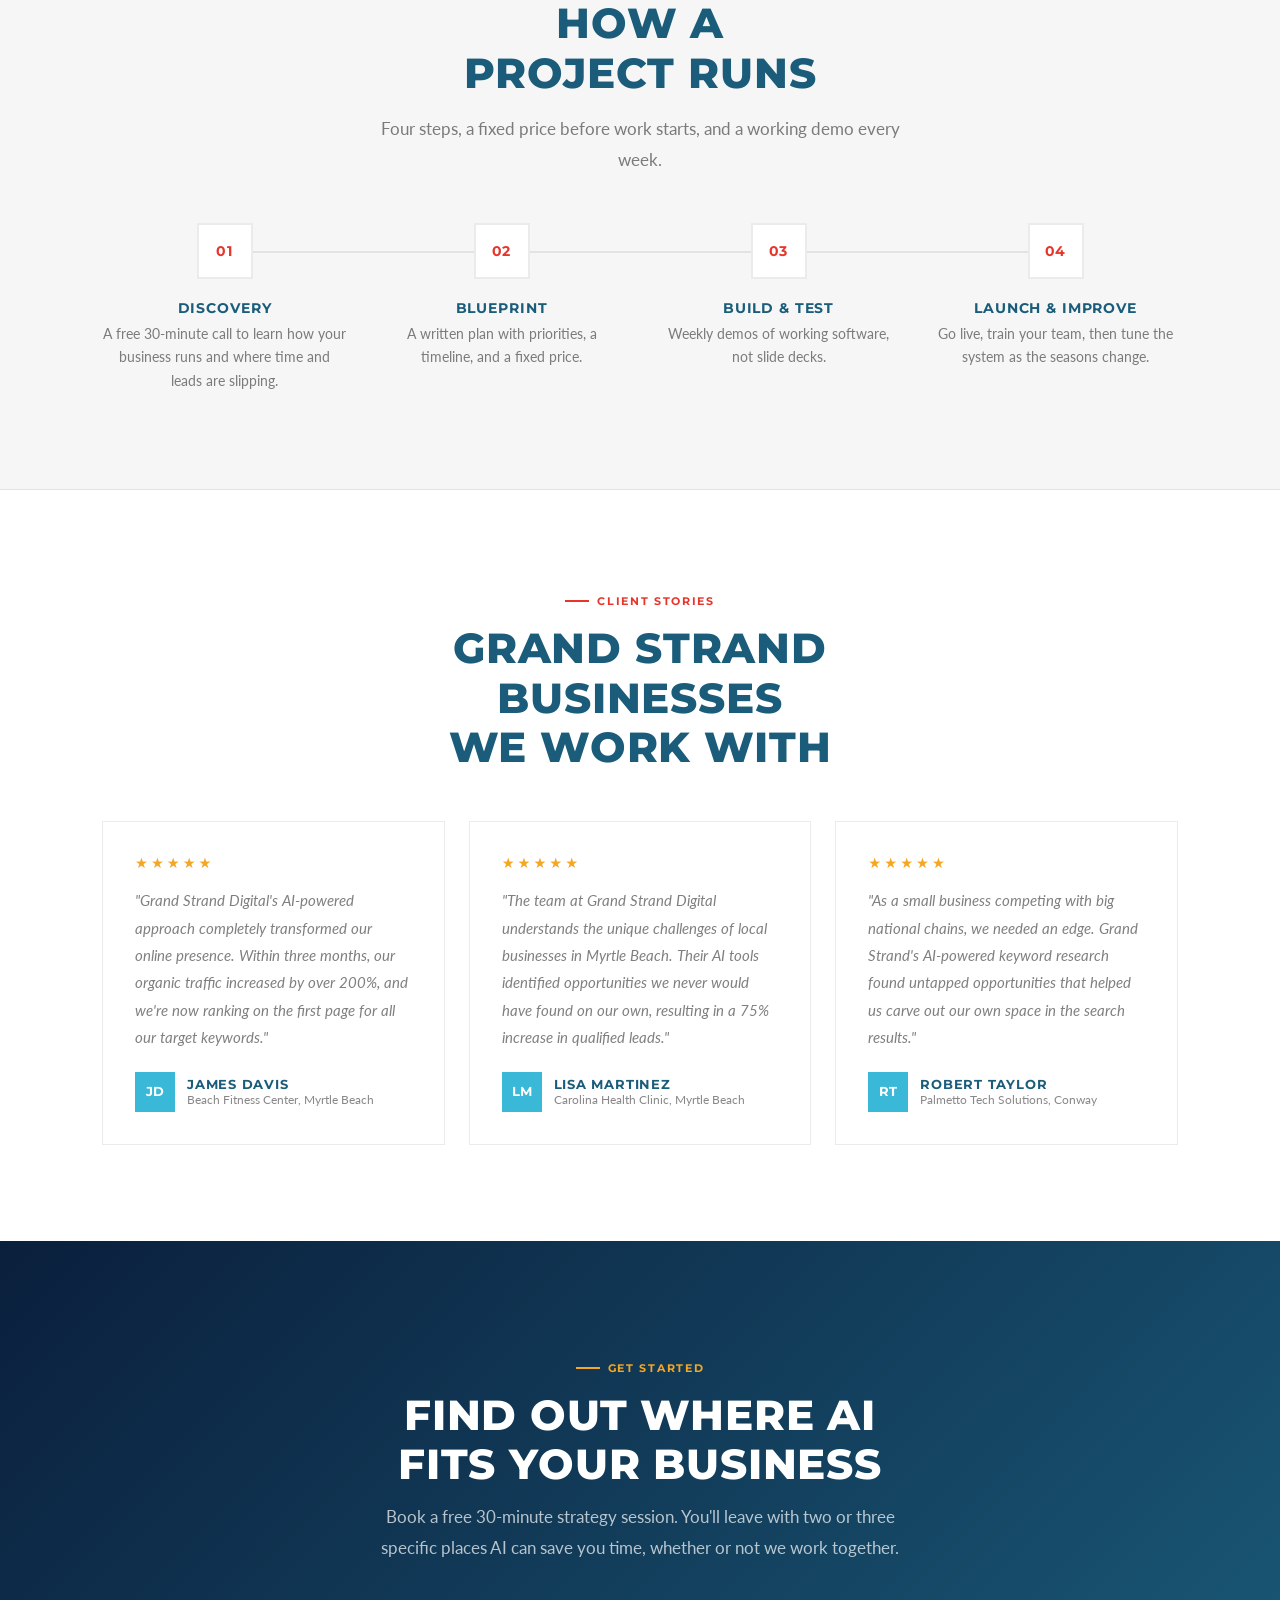
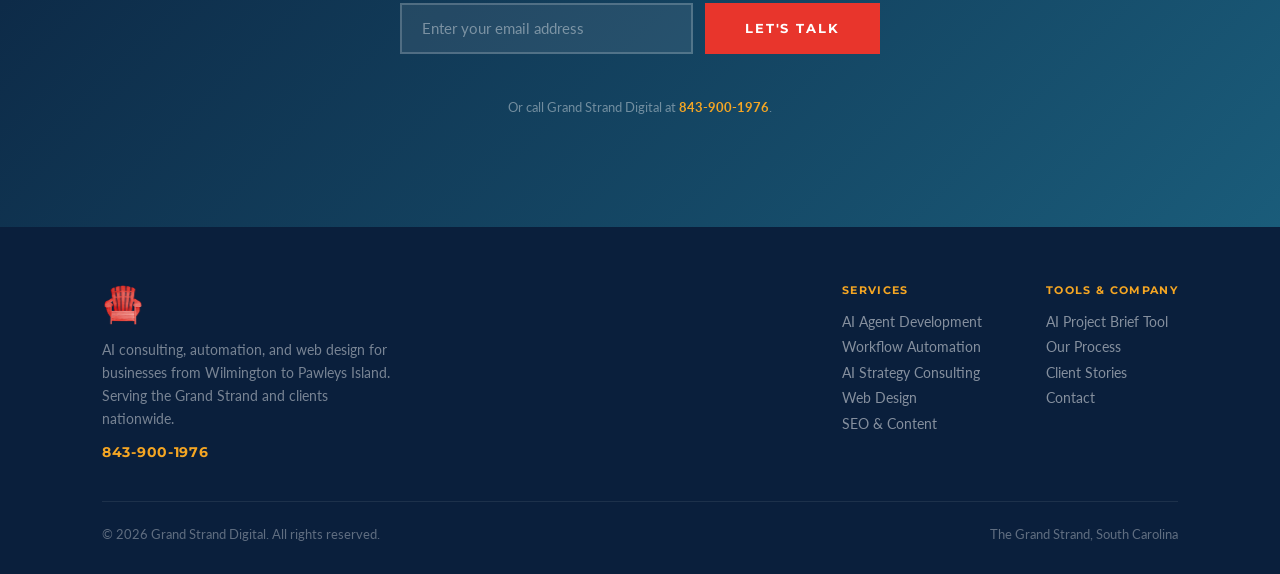
==== commit 6dd71a0f: "Add light/dark theme toggle matching Capitol CoDesign - Split brand colors into fill vs ink tokens (" ====
--- a/index.html
+++ b/index.html
@@ -19,7 +19,8 @@
 <link rel="apple-touch-icon" href="/apple-touch-icon.png">
 <meta name="theme-color" content="#0a1f3c">
 <script>document.documentElement.classList.add('js')</script>
-<link rel="stylesheet" href="styles.css?v=20261120b">
+<script>/* theme: saved choice > OS preference > light. Runs before paint so there is no flash. */(function(){var t;try{t=localStorage.getItem('gsd-theme')}catch(e){}if(t!=='dark'&&t!=='light')t=window.matchMedia&&matchMedia('(prefers-color-scheme: dark)').matches?'dark':'light';document.documentElement.setAttribute('data-theme',t)})();</script>
+<link rel="stylesheet" href="styles.css?v=20261120-theme">
 <style>
 :root{
   --bg:#ffffff;
@@ -40,7 +41,7 @@
   --body:'Lato',system-ui,sans-serif;
 }
 .nav-links a{font-family:var(--heading);font-size:.8rem;font-weight:600;color:var(--text-secondary);letter-spacing:.1em;text-transform:uppercase;transition:color .3s}
-.nav-links a:hover{color:var(--accent)}
+.nav-links a:hover{color:var(--accent-ink)}
 .nav-cta{background:var(--accent);color:var(--text-light)!important;padding:.7rem 1.5rem;font-family:var(--heading);font-weight:700;font-size:.75rem;letter-spacing:.15em;text-transform:uppercase;transition:all .3s}
 .hero{min-height:100vh;display:flex;align-items:center;position:relative;overflow:hidden;padding:8rem 0 6rem;background:url('https://images.unsplash.com/photo-1451187580459-43490279c0fa?w=1920&q=70&auto=format&fit=crop') center/cover no-repeat;background-color:var(--bg-dark)}
 .hero-overlay{position:absolute;inset:0;background:linear-gradient(135deg,rgba(10,31,60,0.88) 0%,rgba(26,92,122,0.82) 50%,rgba(58,184,216,0.65) 100%)}
@@ -65,7 +66,7 @@
 .service-card:hover{transform:translateY(-4px);box-shadow:0 12px 40px rgba(0,0,0,0.08)}
 .service-card:hover::before{opacity:1}
 .service-icon{width:52px;height:52px;background:var(--bg-ice);display:flex;align-items:center;justify-content:center;margin-bottom:1.25rem;font-size:1.4rem}
-.service-card h3{font-family:var(--heading);font-size:.95rem;font-weight:700;text-transform:uppercase;letter-spacing:.06em;margin-bottom:.6rem;color:var(--tertiary)}
+.service-card h3{font-family:var(--heading);font-size:.95rem;font-weight:700;text-transform:uppercase;letter-spacing:.06em;margin-bottom:.6rem;color:var(--tertiary-ink)}
 .service-card p{color:var(--text-secondary);font-size:.9rem;line-height:1.7;font-family:var(--body)}
 .service-card.featured{border-top:3px solid var(--accent)}
 .service-card.featured::before{opacity:0}
@@ -73,15 +74,15 @@
 .usecase{padding:2rem;border:1px solid var(--border);background:var(--bg);display:flex;gap:1.5rem;align-items:flex-start;transition:all .35s}
 .usecase:hover{border-color:var(--accent);box-shadow:0 4px 20px rgba(0,0,0,.06)}
 .usecase-num{flex-shrink:0;width:44px;height:44px;background:var(--accent);display:flex;align-items:center;justify-content:center;font-family:var(--heading);font-size:.85rem;color:var(--text-light);font-weight:700}
-.usecase h4{font-family:var(--heading);font-size:.95rem;font-weight:700;text-transform:uppercase;letter-spacing:.06em;margin-bottom:.4rem;color:var(--tertiary)}
+.usecase h4{font-family:var(--heading);font-size:.95rem;font-weight:700;text-transform:uppercase;letter-spacing:.06em;margin-bottom:.4rem;color:var(--tertiary-ink)}
 .usecase p{color:var(--text-secondary);font-size:.875rem;line-height:1.7;font-family:var(--body)}
 .process{background:var(--bg-alt);border-top:1px solid var(--border);border-bottom:1px solid var(--border)}
 .process-steps{display:grid;grid-template-columns:repeat(4,1fr);gap:2rem;margin-top:3rem;position:relative}
 .process-steps::before{content:'';position:absolute;top:28px;left:10%;right:10%;height:2px;background:var(--border)}
 .step{text-align:center;position:relative}
-.step-marker{width:56px;height:56px;border:2px solid var(--border);background:var(--bg);display:flex;align-items:center;justify-content:center;margin:0 auto 1.25rem;font-family:var(--heading);font-size:.9rem;font-weight:700;color:var(--accent);position:relative;z-index:2;transition:all .4s;letter-spacing:.05em}
+.step-marker{width:56px;height:56px;border:2px solid var(--border);background:var(--bg);display:flex;align-items:center;justify-content:center;margin:0 auto 1.25rem;font-family:var(--heading);font-size:.9rem;font-weight:700;color:var(--accent-ink);position:relative;z-index:2;transition:all .4s;letter-spacing:.05em}
 .step:hover .step-marker{border-color:var(--accent);background:var(--accent);color:var(--text-light);box-shadow:0 4px 20px rgba(232,53,44,.25)}
-.step h4{font-family:var(--heading);font-size:.9rem;font-weight:700;text-transform:uppercase;letter-spacing:.06em;margin-bottom:.4rem;color:var(--tertiary)}
+.step h4{font-family:var(--heading);font-size:.9rem;font-weight:700;text-transform:uppercase;letter-spacing:.06em;margin-bottom:.4rem;color:var(--tertiary-ink)}
 .step p{color:var(--text-secondary);font-size:.85rem;line-height:1.7;font-family:var(--body)}
 .testimonials-grid{display:grid;grid-template-columns:repeat(3,1fr);gap:1.5rem;margin-top:3rem}
 .testimonial{padding:2rem;border:1px solid var(--border);background:var(--bg);transition:all .35s}
@@ -90,7 +91,7 @@
 .testimonial blockquote{font-family:var(--body);font-size:.95rem;line-height:1.8;color:var(--text-secondary);margin-bottom:1.25rem;font-style:italic}
 .testimonial-author{display:flex;align-items:center;gap:.75rem}
 .testimonial-avatar{width:40px;height:40px;background:var(--secondary);display:flex;align-items:center;justify-content:center;font-family:var(--heading);font-weight:700;font-size:.8rem;color:var(--text-light)}
-.testimonial-name{font-family:var(--heading);font-weight:700;font-size:.8rem;text-transform:uppercase;letter-spacing:.06em;color:var(--tertiary)}
+.testimonial-name{font-family:var(--heading);font-weight:700;font-size:.8rem;text-transform:uppercase;letter-spacing:.06em;color:var(--tertiary-ink)}
 .testimonial-role{font-size:.75rem;color:var(--text-muted);font-family:var(--body)}
 .cta-section{padding:7rem 0;text-align:center;position:relative;overflow:hidden;background:linear-gradient(135deg,var(--bg-dark) 0%,var(--tertiary) 100%);color:var(--text-light)}
 .cta-section .section-label{color:var(--gold);justify-content:center}
@@ -108,7 +109,7 @@
   .testimonials-grid{grid-template-columns:1fr 1fr}
 }
 @media(max-width:768px){
-  .nav-links{display:none;position:absolute;top:100%;left:0;right:0;background:rgba(255,255,255,.98);flex-direction:column;padding:1.5rem 2rem;gap:1rem;border-bottom:1px solid var(--border)}
+  .nav-links{display:none;position:absolute;top:100%;left:0;right:0;background:var(--nav-bg-solid);flex-direction:column;padding:1.5rem 2rem;gap:1rem;border-bottom:1px solid var(--border)}
   .hero{min-height:auto;padding:7rem 0 4rem}
   .hero h1{font-size:2rem}
   .hero-stats{flex-wrap:wrap;gap:2rem}
@@ -484,7 +485,7 @@
   </div>
 </footer>
 
-<script src="shared.js?v=20261120c"></script>
+<script src="shared.js?v=20261120-theme"></script>
 <script>
 // Hero content shows immediately (no scroll needed)
 document.querySelectorAll('.hero .reveal').forEach(el => el.classList.add('visible'));
--- a/styles.css
+++ b/styles.css
@@ -17,6 +17,16 @@
   --tertiary:#1a5c7a;      /* Deeper cyan for headings/dark text */
   --border:rgba(0,0,0,0.08);
   --border-light:rgba(255,255,255,0.1);
+  /* Text-only variants of the brand colors. Fills (buttons, bars, gradients)
+     keep the raw brand values in both themes; text uses these so dark mode
+     can lift them to legible tints without repainting a single button. */
+  --accent-ink:var(--accent);
+  --tertiary-ink:var(--tertiary);
+  --secondary-ink:var(--secondary);
+  --surface:#ffffff;
+  --nav-bg:rgba(255,255,255,0.95);
+  --nav-bg-solid:rgba(255,255,255,.98);
+  --form-error:#8a1c16;
   --heading:'Montserrat',system-ui,sans-serif;
   --body:'Lato',system-ui,sans-serif;
 }
@@ -40,16 +50,16 @@
 .bg-alt{background:var(--bg-alt)}
 
 /* === NAV === */
-nav{position:fixed;top:0;left:0;right:0;z-index:100;padding:1rem 2rem;display:flex;align-items:center;justify-content:space-between;background:rgba(255,255,255,0.95);backdrop-filter:blur(12px);transition:all .4s}
+nav{position:fixed;top:0;left:0;right:0;z-index:100;padding:1rem 2rem;display:flex;align-items:center;justify-content:space-between;background:var(--nav-bg);backdrop-filter:blur(12px);transition:all .4s}
 nav.scrolled{box-shadow:0 2px 20px rgba(0,0,0,0.08)}
 .nav-logo{display:flex;align-items:center;gap:.6rem}
 .nav-logo img{height:44px;width:auto}
 .nav-links{display:flex;gap:2rem;align-items:center}
 .nav-links a{font-family:var(--heading);font-size:.8rem;font-weight:600;color:var(--text-secondary);letter-spacing:.1em;text-transform:uppercase;transition:color .3s;position:relative}
-.nav-links a:hover,.nav-links a.active{color:var(--accent)}
+.nav-links a:hover,.nav-links a.active{color:var(--accent-ink)}
 .nav-links a.active::after{content:'';position:absolute;bottom:-4px;left:0;right:0;height:2px;background:var(--accent)}
-.nav-phone{font-family:var(--heading);font-size:.8rem;font-weight:700;color:var(--tertiary);letter-spacing:.05em;transition:color .3s}
-.nav-phone:hover{color:var(--accent)}
+.nav-phone{font-family:var(--heading);font-size:.8rem;font-weight:700;color:var(--tertiary-ink);letter-spacing:.05em;transition:color .3s}
+.nav-phone:hover{color:var(--accent-ink)}
 .nav-cta{background:var(--accent);color:var(--text-light)!important;padding:.7rem 1.5rem;font-family:var(--heading);font-weight:700;font-size:.75rem;letter-spacing:.15em;text-transform:uppercase;transition:all .3s;border:none}
 .nav-cta:hover{background:var(--accent-hover)!important;box-shadow:0 4px 15px rgba(232,53,44,.3)}
 .nav-cta.active::after{display:none}
@@ -65,9 +75,9 @@
 
 /* === SECTION COMMON === */
 section{padding:6rem 0}
-.section-label{display:inline-flex;align-items:center;gap:.5rem;font-family:var(--heading);font-size:.7rem;font-weight:700;letter-spacing:.15em;text-transform:uppercase;color:var(--accent);margin-bottom:1rem}
+.section-label{display:inline-flex;align-items:center;gap:.5rem;font-family:var(--heading);font-size:.7rem;font-weight:700;letter-spacing:.15em;text-transform:uppercase;color:var(--accent-ink);margin-bottom:1rem}
 .section-label::before{content:'';width:24px;height:2px;background:var(--accent)}
-.section-title{font-family:var(--heading);font-size:clamp(1.8rem,3.5vw,2.6rem);line-height:1.2;letter-spacing:.02em;text-transform:uppercase;font-weight:800;margin-bottom:1rem;color:var(--tertiary)}
+.section-title{font-family:var(--heading);font-size:clamp(1.8rem,3.5vw,2.6rem);line-height:1.2;letter-spacing:.02em;text-transform:uppercase;font-weight:800;margin-bottom:1rem;color:var(--tertiary-ink)}
 .section-desc{color:var(--text-secondary);font-family:var(--body);font-size:1.05rem;line-height:1.8;max-width:560px}
 
 /* === PAGE HERO (inner pages) === */
@@ -93,16 +103,16 @@
 /* === TABS === */
 .tabs{display:flex;gap:0;border-bottom:2px solid var(--border);margin-bottom:3rem;overflow-x:auto}
 .tab-btn{padding:.85rem 1.5rem;font-family:var(--heading);font-size:.75rem;font-weight:700;letter-spacing:.1em;text-transform:uppercase;color:var(--text-muted);background:none;border:none;cursor:pointer;transition:all .3s;white-space:nowrap;border-bottom:2px solid transparent;margin-bottom:-2px}
-.tab-btn:hover{color:var(--accent)}
-.tab-btn.active{color:var(--accent);border-bottom-color:var(--accent)}
+.tab-btn:hover{color:var(--accent-ink)}
+.tab-btn.active{color:var(--accent-ink);border-bottom-color:var(--accent)}
 .tab-panel{display:none;animation:tabFadeIn .4s ease;padding-top:2rem}
 .tab-panel.active{display:block}
 @keyframes tabFadeIn{from{opacity:0;transform:translateY(8px)}to{opacity:1;transform:translateY(0)}}
 
 /* === ACCORDION === */
 .accordion-item{border-bottom:1px solid var(--border);margin-bottom:0}
-.accordion-header{display:flex;justify-content:space-between;align-items:center;padding:1.1rem 0;font-family:var(--heading);font-size:.9rem;font-weight:700;text-transform:uppercase;letter-spacing:.05em;color:var(--tertiary);cursor:pointer;transition:color .3s}
-.accordion-header:hover{color:var(--accent)}
+.accordion-header{display:flex;justify-content:space-between;align-items:center;padding:1.1rem 0;font-family:var(--heading);font-size:.9rem;font-weight:700;text-transform:uppercase;letter-spacing:.05em;color:var(--tertiary-ink);cursor:pointer;transition:color .3s}
+.accordion-header:hover{color:var(--accent-ink)}
 .accordion-icon{width:20px;height:20px;flex-shrink:0;position:relative}
 .accordion-icon::before,.accordion-icon::after{content:'';position:absolute;background:var(--text-muted);border-radius:2px;transition:all .3s}
 .accordion-icon::before{width:12px;height:2px;top:50%;left:50%;transform:translate(-50%,-50%)}
@@ -116,7 +126,7 @@
 .detail-card{padding:1.75rem;border:1px solid var(--border);background:var(--bg);transition:all .35s}
 .detail-card:hover{border-color:var(--accent);box-shadow:0 4px 20px rgba(0,0,0,.06)}
 .card-icon{font-size:1.6rem;margin-bottom:.75rem}
-.detail-card h3{font-family:var(--heading);font-size:.85rem;font-weight:700;text-transform:uppercase;letter-spacing:.06em;color:var(--tertiary);margin-bottom:.4rem}
+.detail-card h3{font-family:var(--heading);font-size:.85rem;font-weight:700;text-transform:uppercase;letter-spacing:.06em;color:var(--tertiary-ink);margin-bottom:.4rem}
 .detail-card p{font-size:.875rem;color:var(--text-secondary);line-height:1.7;font-family:var(--body)}
 
 /* === TIMELINE === */
@@ -126,12 +136,12 @@
 .timeline-dot{position:absolute;left:-3.35rem;top:.3rem;width:14px;height:14px;border-radius:0;background:var(--accent);border:2px solid var(--bg);box-shadow:0 0 0 3px var(--accent)}
 .timeline-content{padding:2rem;border:1px solid var(--border);background:var(--bg);transition:all .35s}
 .timeline-content:hover{border-color:var(--accent);box-shadow:0 4px 20px rgba(0,0,0,.06)}
-.timeline-step{font-family:var(--heading);font-size:.7rem;font-weight:700;text-transform:uppercase;letter-spacing:.12em;color:var(--accent);margin-bottom:.4rem}
-.timeline-content h3{font-family:var(--heading);font-size:1rem;font-weight:700;text-transform:uppercase;letter-spacing:.04em;color:var(--tertiary);margin-bottom:.6rem}
+.timeline-step{font-family:var(--heading);font-size:.7rem;font-weight:700;text-transform:uppercase;letter-spacing:.12em;color:var(--accent-ink);margin-bottom:.4rem}
+.timeline-content h3{font-family:var(--heading);font-size:1rem;font-weight:700;text-transform:uppercase;letter-spacing:.04em;color:var(--tertiary-ink);margin-bottom:.6rem}
 .timeline-content p{font-size:.95rem;color:var(--text-secondary);line-height:1.8;font-family:var(--body)}
 
 /* === COUNTERS === */
-.counter{font-family:var(--heading);font-size:2.8rem;font-weight:800;color:var(--accent);line-height:1}
+.counter{font-family:var(--heading);font-size:2.8rem;font-weight:800;color:var(--accent-ink);line-height:1}
 .counter-label{font-family:var(--heading);font-size:.7rem;font-weight:600;text-transform:uppercase;letter-spacing:.1em;color:var(--text-muted);margin-top:.4rem}
 
 /* === TESTIMONIAL CARDS (masonry / clients page) === */
@@ -141,14 +151,14 @@
 .testimonial-card blockquote{font-family:var(--body);font-size:.95rem;line-height:1.8;color:var(--text-secondary);font-style:italic;margin-bottom:1rem}
 .testimonial-card .author{display:flex;align-items:center;gap:.75rem}
 .testimonial-card .avatar{width:38px;height:38px;background:var(--secondary);display:flex;align-items:center;justify-content:center;font-family:var(--heading);font-weight:700;font-size:.8rem;color:var(--text-light);flex-shrink:0}
-.testimonial-card .name{font-family:var(--heading);font-weight:700;font-size:.8rem;text-transform:uppercase;letter-spacing:.06em;color:var(--tertiary)}
+.testimonial-card .name{font-family:var(--heading);font-weight:700;font-size:.8rem;text-transform:uppercase;letter-spacing:.06em;color:var(--tertiary-ink)}
 .testimonial-card .role{font-size:.75rem;color:var(--text-muted);font-family:var(--body)}
 
 /* === FORM ELEMENTS === */
 .form-grid{display:grid;grid-template-columns:1fr 1fr;gap:1.25rem}
 .form-group{display:flex;flex-direction:column;gap:.5rem}
 .form-group.full-width{grid-column:1/-1}
-.form-group label{font-family:var(--heading);font-size:.75rem;font-weight:700;text-transform:uppercase;letter-spacing:.08em;color:var(--tertiary)}
+.form-group label{font-family:var(--heading);font-size:.75rem;font-weight:700;text-transform:uppercase;letter-spacing:.08em;color:var(--tertiary-ink)}
 .form-group input,.form-group textarea,.form-group select{padding:.8rem 1rem;border:2px solid var(--border);background:var(--bg);font-family:var(--body);font-size:.95rem;color:var(--text-primary);outline:none;transition:all .3s;width:100%;-webkit-appearance:none}
 .form-group input:focus,.form-group textarea:focus,.form-group select:focus{border-color:var(--accent)}
 .form-group textarea{min-height:120px;resize:vertical}
@@ -177,7 +187,7 @@
 }
 @media(max-width:768px){
   .container{padding:0 1.25rem}
-  .nav-links{display:none;position:absolute;top:100%;left:0;right:0;background:rgba(255,255,255,.98);flex-direction:column;padding:1.5rem 2rem;gap:1rem;border-bottom:1px solid var(--border);z-index:99}
+  .nav-links{display:none;position:absolute;top:100%;left:0;right:0;background:var(--nav-bg-solid);flex-direction:column;padding:1.5rem 2rem;gap:1rem;border-bottom:1px solid var(--border);z-index:99}
   .nav-links.show{display:flex}
   .mobile-toggle{display:block}
   .page-hero .container{padding-top:7rem;padding-bottom:3rem}
@@ -204,3 +214,62 @@
 /* Visible keyboard focus */
 a:focus-visible,button:focus-visible,[role="button"]:focus-visible,[role="tab"]:focus-visible,input:focus-visible,select:focus-visible,textarea:focus-visible{outline:2px solid var(--accent);outline-offset:3px}
 .accordion-header{cursor:pointer}
+
+/* ═══════════════════════════════════════════════════════════════
+   LIGHT / DARK THEME
+   Light is the original design and stays untouched: every token above
+   is the light value. Dark overrides the same tokens, so components
+   never need to know which theme is active. Ratios measured against
+   WCAG 2.1 on the dark page background (#0d2038). Body text AA+,
+   most pairs AAA.
+   ═══════════════════════════════════════════════════════════════ */
+html[data-theme="dark"]{
+  color-scheme:dark;
+  --bg:#0d2038;              /* page, sampled toward the logo navy     */
+  --bg-alt:#11294a;          /* alternating bands                      */
+  --bg-ice:#183a5e;          /* icon tiles, tinted panels              */
+  --bg-dark:#06121f;         /* footer / deepest layer                 */
+  --surface:#11294a;
+  --text-primary:#e8eef4;    /* 14.1:1 */
+  --text-secondary:#b8c6d4;  /*  9.4:1 */
+  --text-muted:#94a6b8;      /*  6.6:1 */
+  --accent-ink:#ff7268;      /*  6.1:1  red chair, lifted for text      */
+  --tertiary-ink:#86d6ec;    /* 10.0:1  headings, cyan chair tint       */
+  --secondary-ink:#5ccbe6;   /*  8.7:1 */
+  --border:rgba(255,255,255,0.1);
+  --nav-bg:rgba(13,32,56,0.92);
+  --nav-bg-solid:rgba(13,32,56,.98);
+  --form-error:#ffb3ad;
+}
+html[data-theme="dark"] nav.scrolled{box-shadow:0 2px 24px rgba(0,0,0,.45)}
+html[data-theme="dark"] footer{border-top:1px solid var(--border)}
+html[data-theme="dark"] .btn-secondary:not(.light){color:var(--text-primary);border-color:rgba(255,255,255,.25)}
+html[data-theme="dark"] .btn-secondary:not(.light):hover{border-color:var(--text-primary)}
+html[data-theme="dark"] .service-card:hover,
+html[data-theme="dark"] .value-card:hover,
+html[data-theme="dark"] .industry-card:hover{box-shadow:0 12px 40px rgba(0,0,0,.35)}
+/* Project brief status chips: the light-mode greens/ambers are too dark on navy */
+html[data-theme="dark"] .status-generating{color:#ffc35a}
+html[data-theme="dark"] .status-complete{color:#7ddc84;background:rgba(125,220,132,.12)}
+html[data-theme="dark"] .brief-toast{background:#183a5e}
+/* Smooth the switch itself, but only for color properties */
+html.theme-anim,html.theme-anim *,html.theme-anim *::before,html.theme-anim *::after{
+  transition:background-color .35s ease,color .35s ease,border-color .35s ease,fill .35s ease!important}
+
+/* === THEME TOGGLE ===
+   Square to match the brand's zero-radius buttons and cards; outlined
+   like .btn-secondary; red on hover like every other GSD control. */
+.theme-btn{display:inline-grid;place-items:center;width:40px;height:40px;flex:none;margin-left:1.5rem;
+  background:transparent;border:2px solid var(--border);color:var(--tertiary-ink);cursor:pointer;
+  transition:border-color .3s,color .3s,transform .35s cubic-bezier(.22,.61,.36,1)}
+.theme-btn:hover{border-color:var(--accent);color:var(--accent-ink);transform:rotate(-12deg)}
+.theme-btn svg{width:18px;height:18px}
+.theme-btn .i-sun{display:none}
+html[data-theme="dark"] .theme-btn{border-color:rgba(255,255,255,.22)}
+html[data-theme="dark"] .theme-btn .i-sun{display:block}
+html[data-theme="dark"] .theme-btn .i-moon{display:none}
+nav .nav-links{margin-left:auto}
+@media(max-width:768px){
+  .theme-btn{margin-left:auto;margin-right:.75rem;width:38px;height:38px}
+}
+@media print{.theme-btn{display:none}}
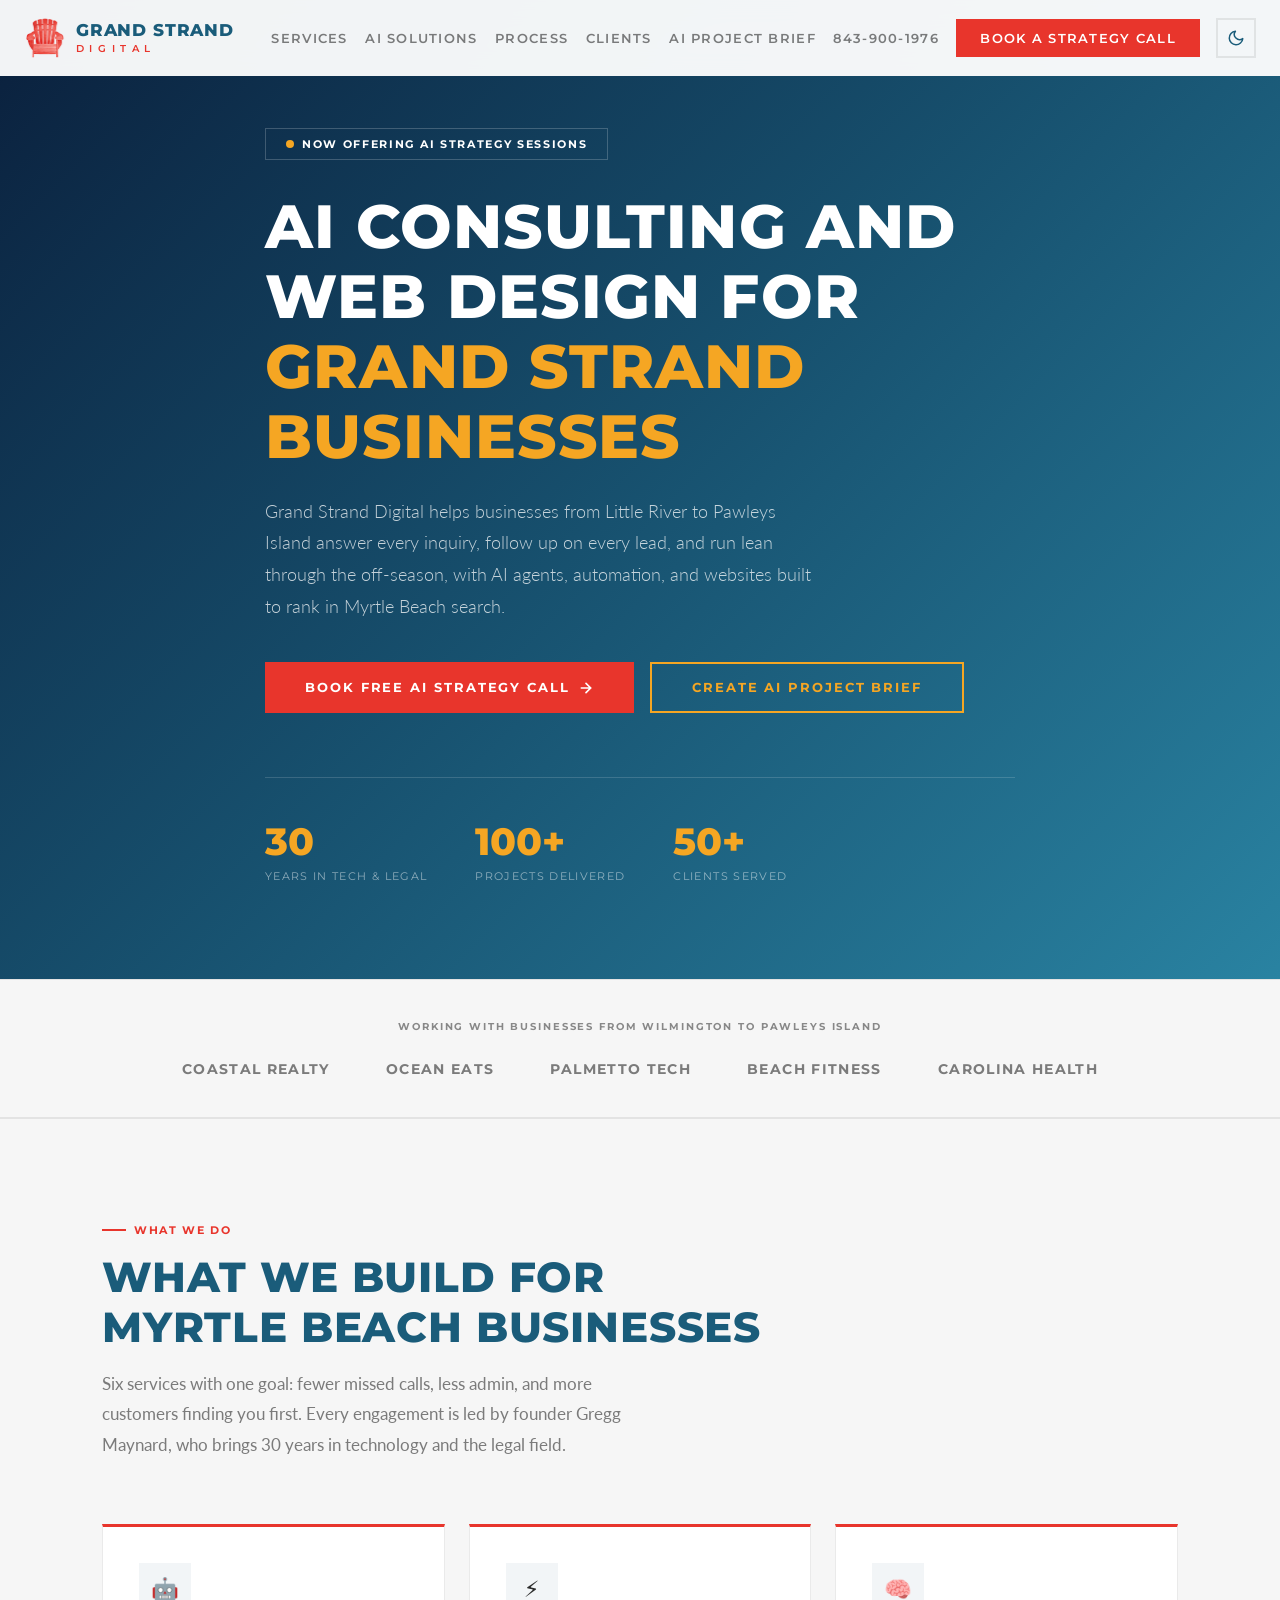
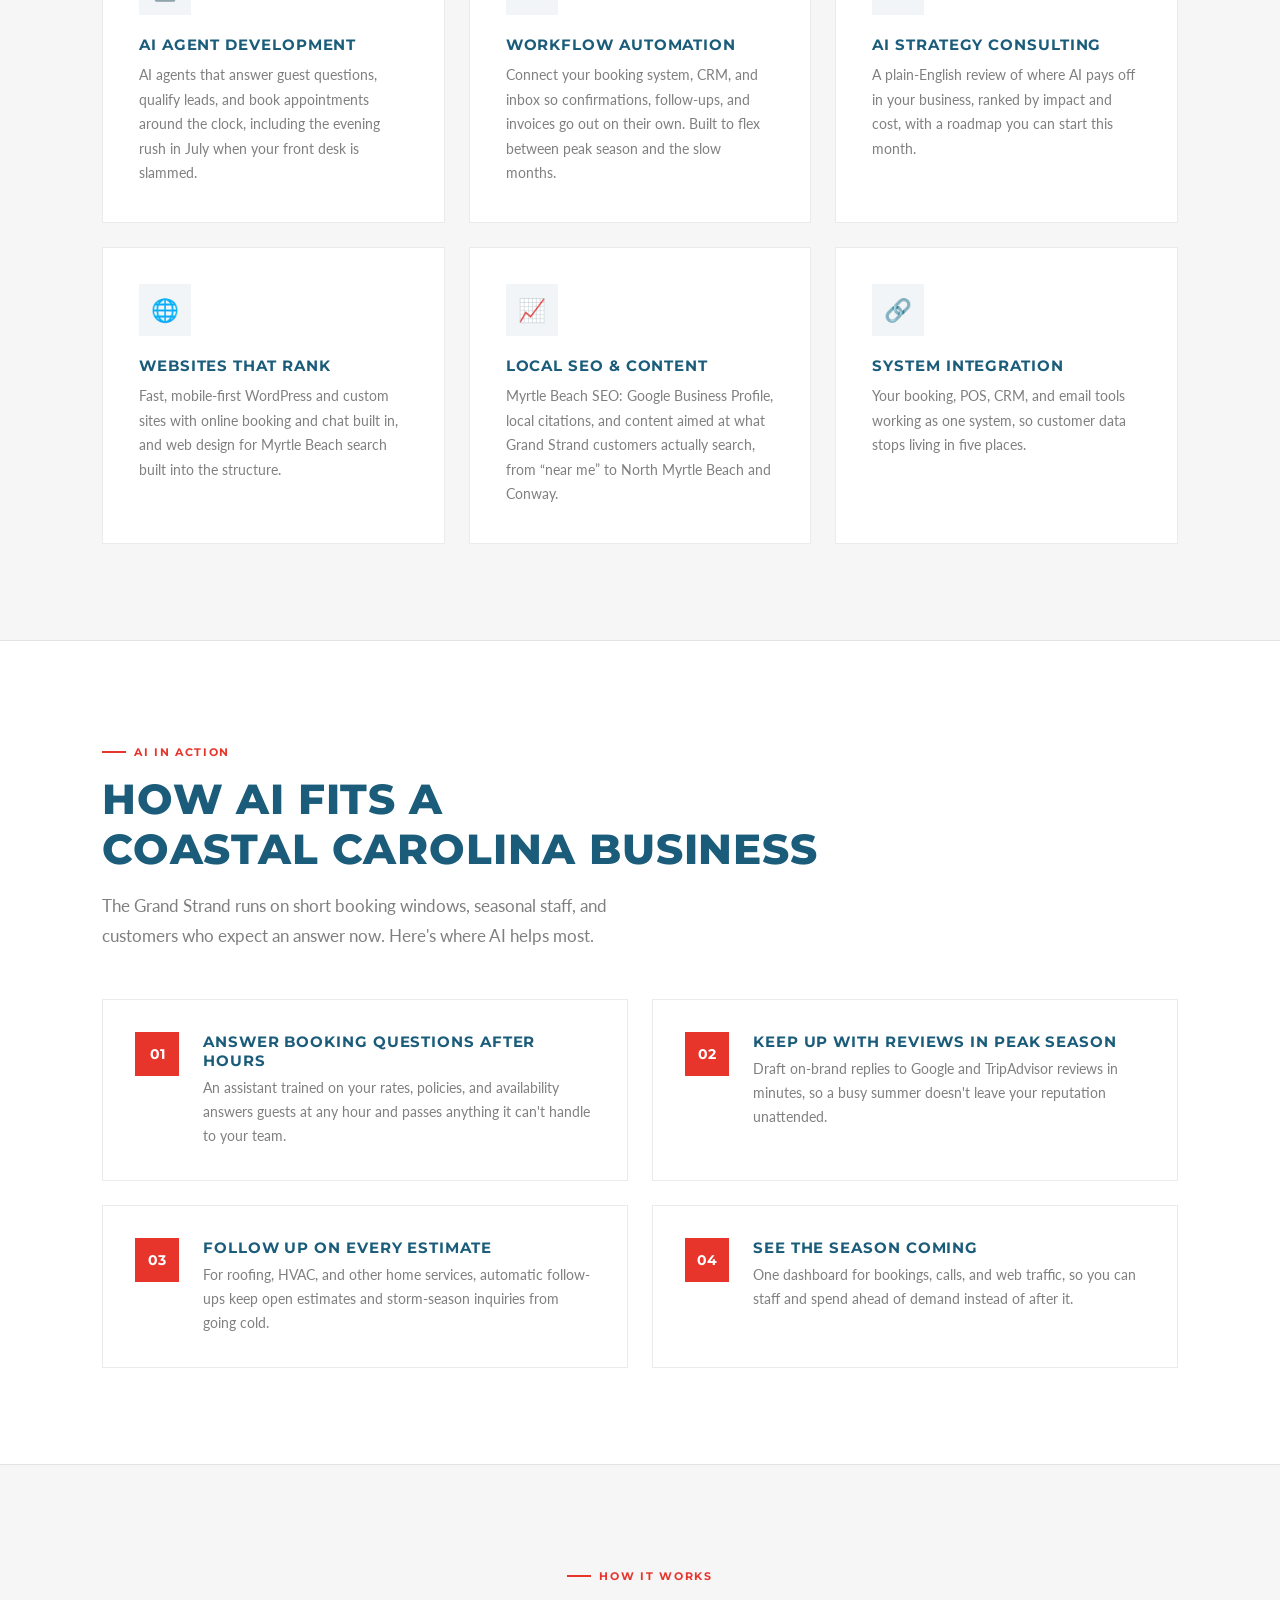
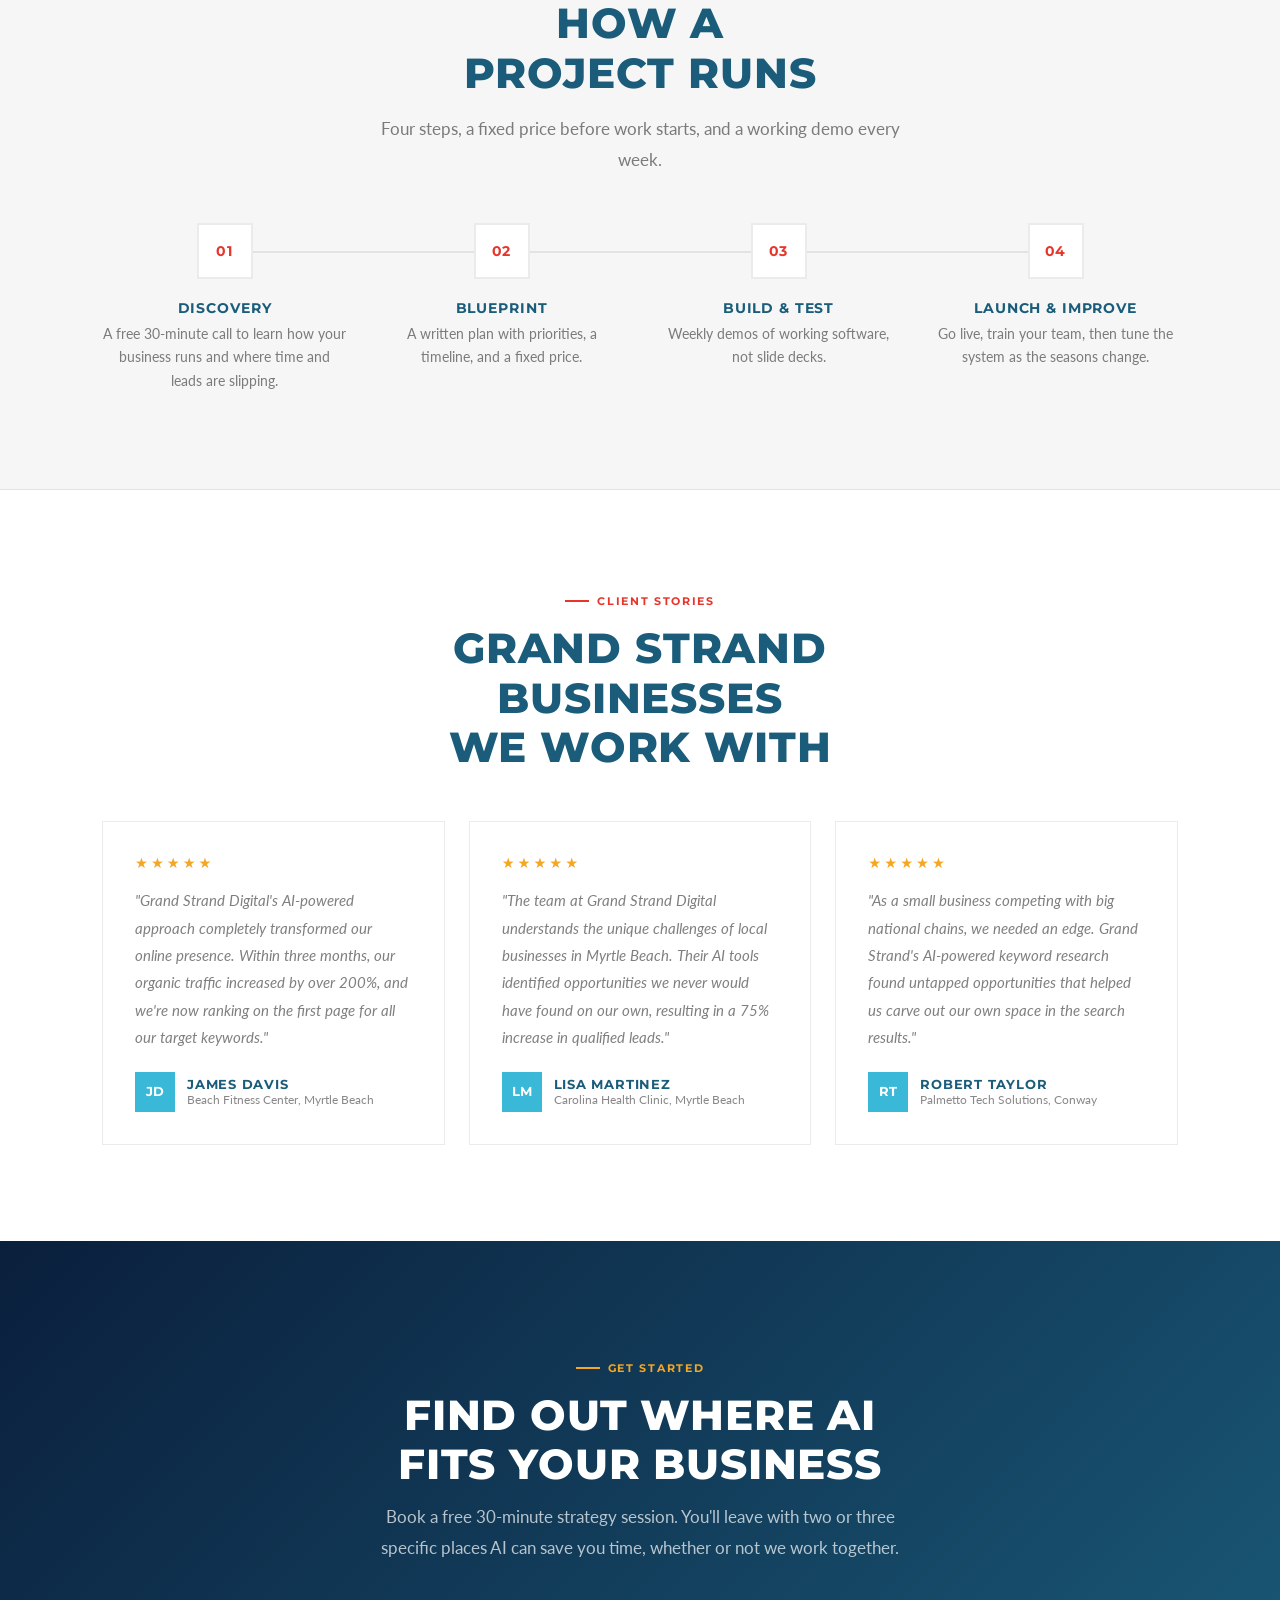
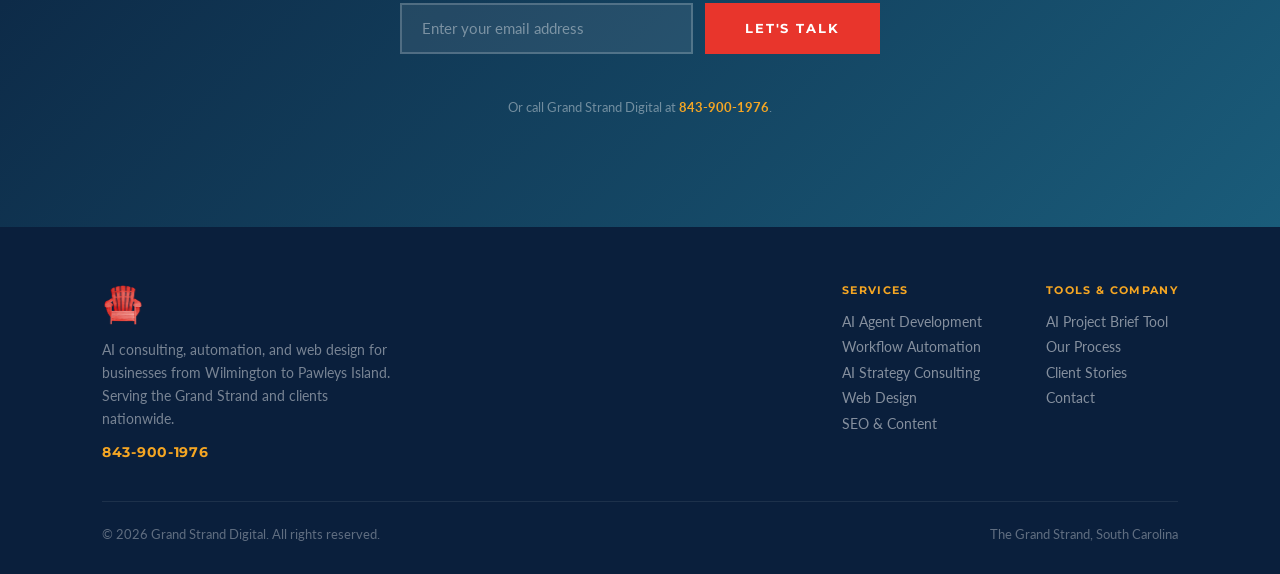
==== commit ab7d6caa: "Add Grand Strand Digital wordmark to header - Two-line wordmark beside the chair logo on all 7 pages" ====
--- a/index.html
+++ b/index.html
@@ -207,7 +207,7 @@
 <!-- Nav -->
 <nav id="nav">
   <a href="index.html" class="nav-logo">
-    <img src="logo.png" alt="Grand Strand Digital" width="42" height="44" decoding="async">
+    <img src="logo.png" alt="" width="42" height="44" decoding="async"><span class="nav-wordmark"><span class="wm-name">Grand Strand</span><span class="wm-sub">Digital</span></span>
   </a>
   <div class="nav-links">
     <a href="services.html">Services</a>
--- a/styles.css
+++ b/styles.css
@@ -273,3 +273,30 @@
   .theme-btn{margin-left:auto;margin-right:.75rem;width:38px;height:38px}
 }
 @media print{.theme-btn{display:none}}
+
+/* === HEADER WORDMARK ===
+   Montserrat, the site's heading face, in two weights: the name heavy and
+   tight in deep teal, "Digital" light and widely tracked in chair red,
+   echoing the uppercase, letter-spaced section labels. */
+.nav-wordmark{display:flex;flex-direction:column;justify-content:center;font-family:var(--heading);text-transform:uppercase;line-height:1;white-space:nowrap}
+.wm-name{font-size:1.05rem;font-weight:800;letter-spacing:.05em;color:var(--tertiary-ink)}
+.wm-sub{font-size:.62rem;font-weight:600;letter-spacing:.56em;color:var(--accent-ink);margin-top:.32rem}
+.nav-logo:hover .wm-name{color:var(--accent-ink);transition:color .3s}
+.nav-logo{margin-right:2rem}
+.nav-links a{white-space:nowrap}
+@media(max-width:1400px){
+  nav{padding-left:1.5rem;padding-right:1.5rem}
+  .nav-logo{margin-right:1.25rem}
+  .nav-links{gap:1.1rem}
+  .nav-links a{letter-spacing:.08em}
+  .theme-btn{margin-left:1rem}
+}
+/* With the wordmark the full menu needs ~1220px; below that use the
+   hamburger menu (same rules as the 768px mobile menu). */
+@media(max-width:1219px){
+  .nav-links{display:none;position:absolute;top:100%;left:0;right:0;background:var(--nav-bg-solid);flex-direction:column;align-items:flex-start;padding:1.5rem 2rem;gap:1rem;border-bottom:1px solid var(--border);z-index:99}
+  .nav-links.show{display:flex}
+  .mobile-toggle{display:block}
+  .theme-btn{margin-left:auto;margin-right:.75rem}
+}
+@media(max-width:380px){.wm-name{font-size:.92rem}.wm-sub{font-size:.56rem;letter-spacing:.5em}}
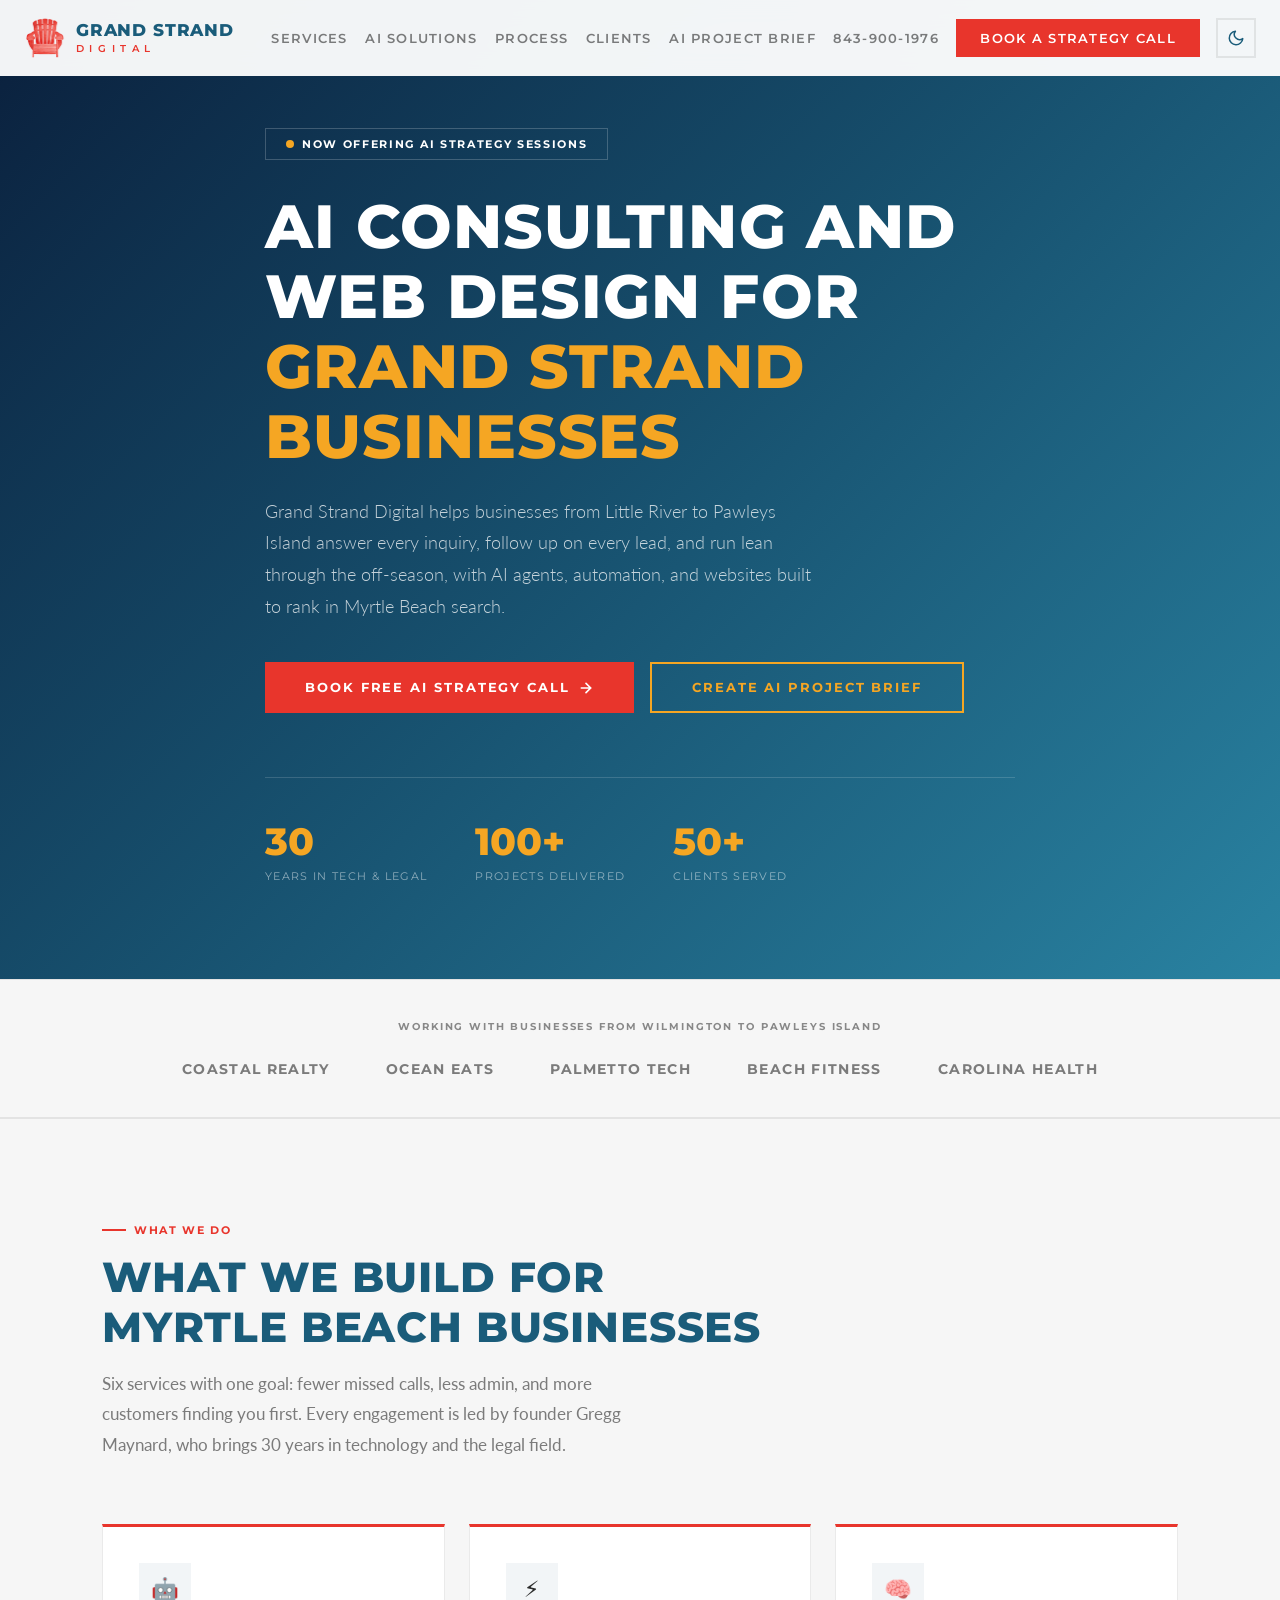
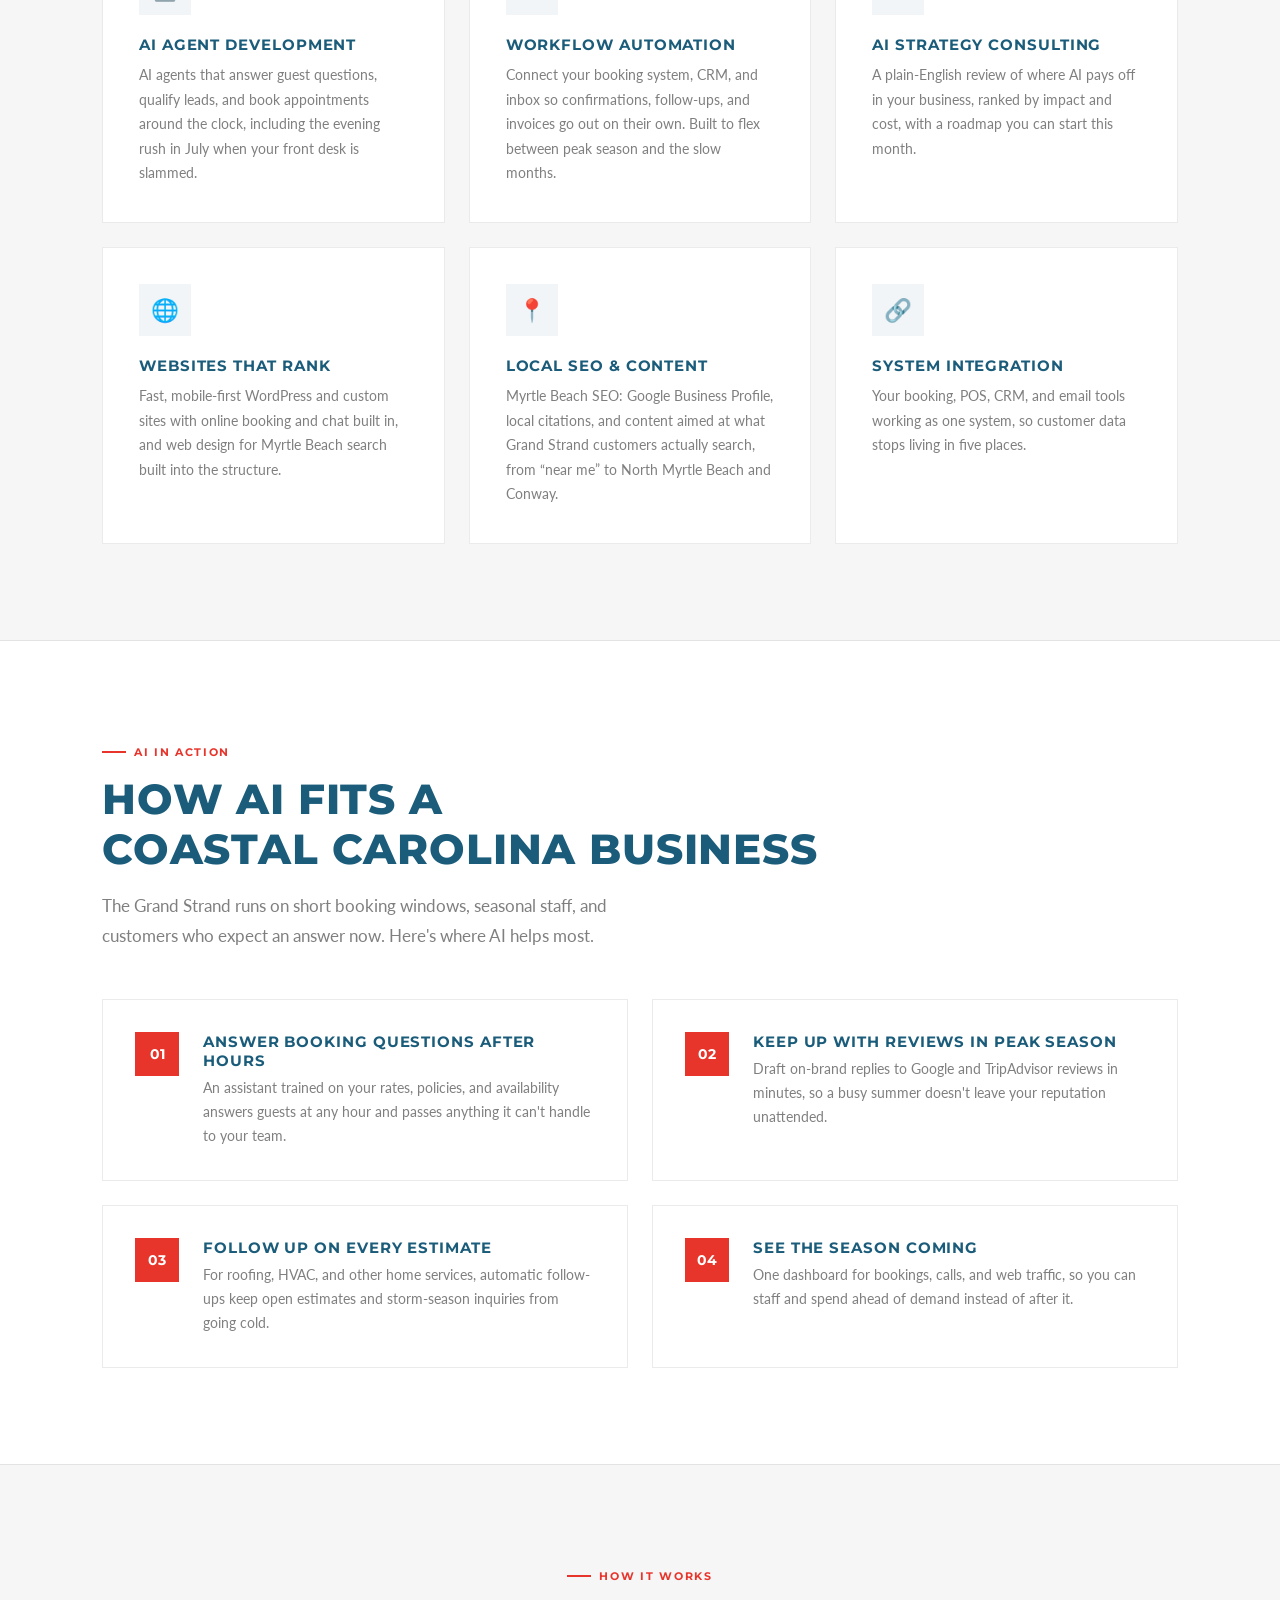
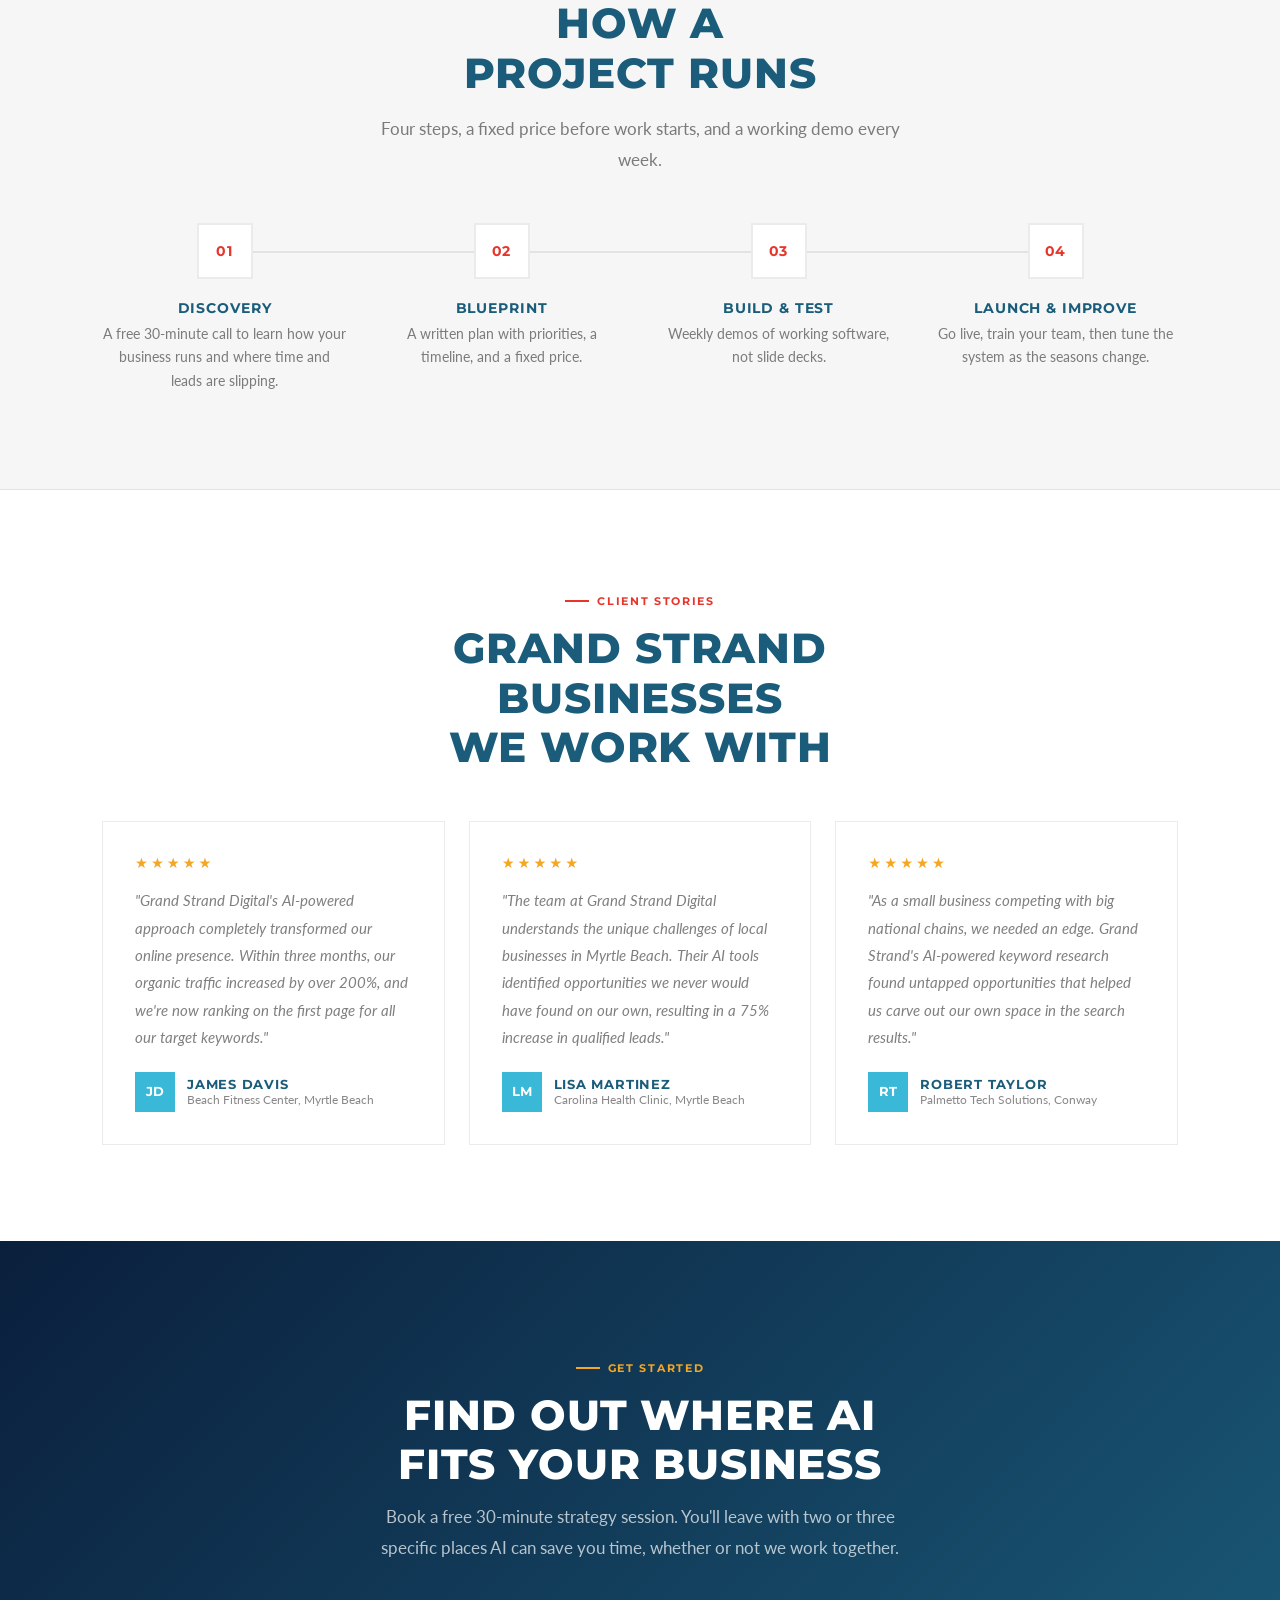
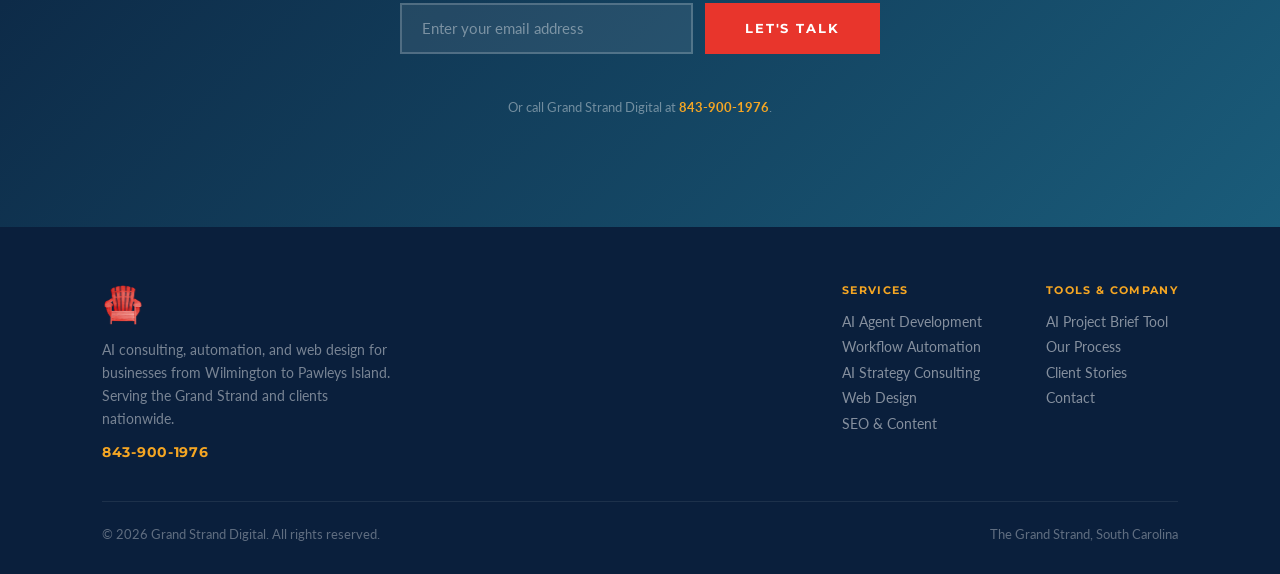
==== commit ed90ea4c: "Make section icons match their content - Solutions benefit icons re-matched to each line (e.g. money" ====
--- a/index.html
+++ b/index.html
@@ -303,7 +303,7 @@
         <p>Fast, mobile-first WordPress and custom sites with online booking and chat built in, and <a href="services.html#tab-web">web design for Myrtle Beach</a> search built into the structure.</p>
       </div>
       <div class="service-card reveal stagger-4">
-        <div class="service-icon">&#128200;</div>
+        <div class="service-icon">&#128205;</div>
         <h3>Local SEO &amp; Content</h3>
         <p><a href="services.html#tab-seo">Myrtle Beach SEO</a>: Google Business Profile, local citations, and content aimed at what Grand Strand customers actually search, from &ldquo;near me&rdquo; to North Myrtle Beach and Conway.</p>
       </div>
--- a/styles.css
+++ b/styles.css
@@ -23,6 +23,7 @@
   --accent-ink:var(--accent);
   --tertiary-ink:var(--tertiary);
   --secondary-ink:var(--secondary);
+  --accent-hover-ink:var(--accent-hover);
   --surface:#ffffff;
   --nav-bg:rgba(255,255,255,0.95);
   --nav-bg-solid:rgba(255,255,255,.98);
@@ -236,6 +237,7 @@
   --accent-ink:#ff7268;      /*  6.1:1  red chair, lifted for text      */
   --tertiary-ink:#86d6ec;    /* 10.0:1  headings, cyan chair tint       */
   --secondary-ink:#5ccbe6;   /*  8.7:1 */
+  --accent-hover-ink:#ffa29a;  /* 8.2:1+ hover text */
   --border:rgba(255,255,255,0.1);
   --nav-bg:rgba(13,32,56,0.92);
   --nav-bg-solid:rgba(13,32,56,.98);
@@ -253,8 +255,11 @@
 html[data-theme="dark"] .status-complete{color:#7ddc84;background:rgba(125,220,132,.12)}
 html[data-theme="dark"] .brief-toast{background:#183a5e}
 /* Smooth the switch itself, but only for color properties */
-html.theme-anim,html.theme-anim *,html.theme-anim *::before,html.theme-anim *::after{
-  transition:background-color .35s ease,color .35s ease,border-color .35s ease,fill .35s ease!important}
+/* Skipped entirely for visitors who ask the OS for reduced motion */
+@media (prefers-reduced-motion:no-preference){
+  html.theme-anim,html.theme-anim *,html.theme-anim *::before,html.theme-anim *::after{
+    transition:background-color .35s ease,color .35s ease,border-color .35s ease,fill .35s ease!important}
+}
 
 /* === THEME TOGGLE ===
    Square to match the brand's zero-radius buttons and cards; outlined
